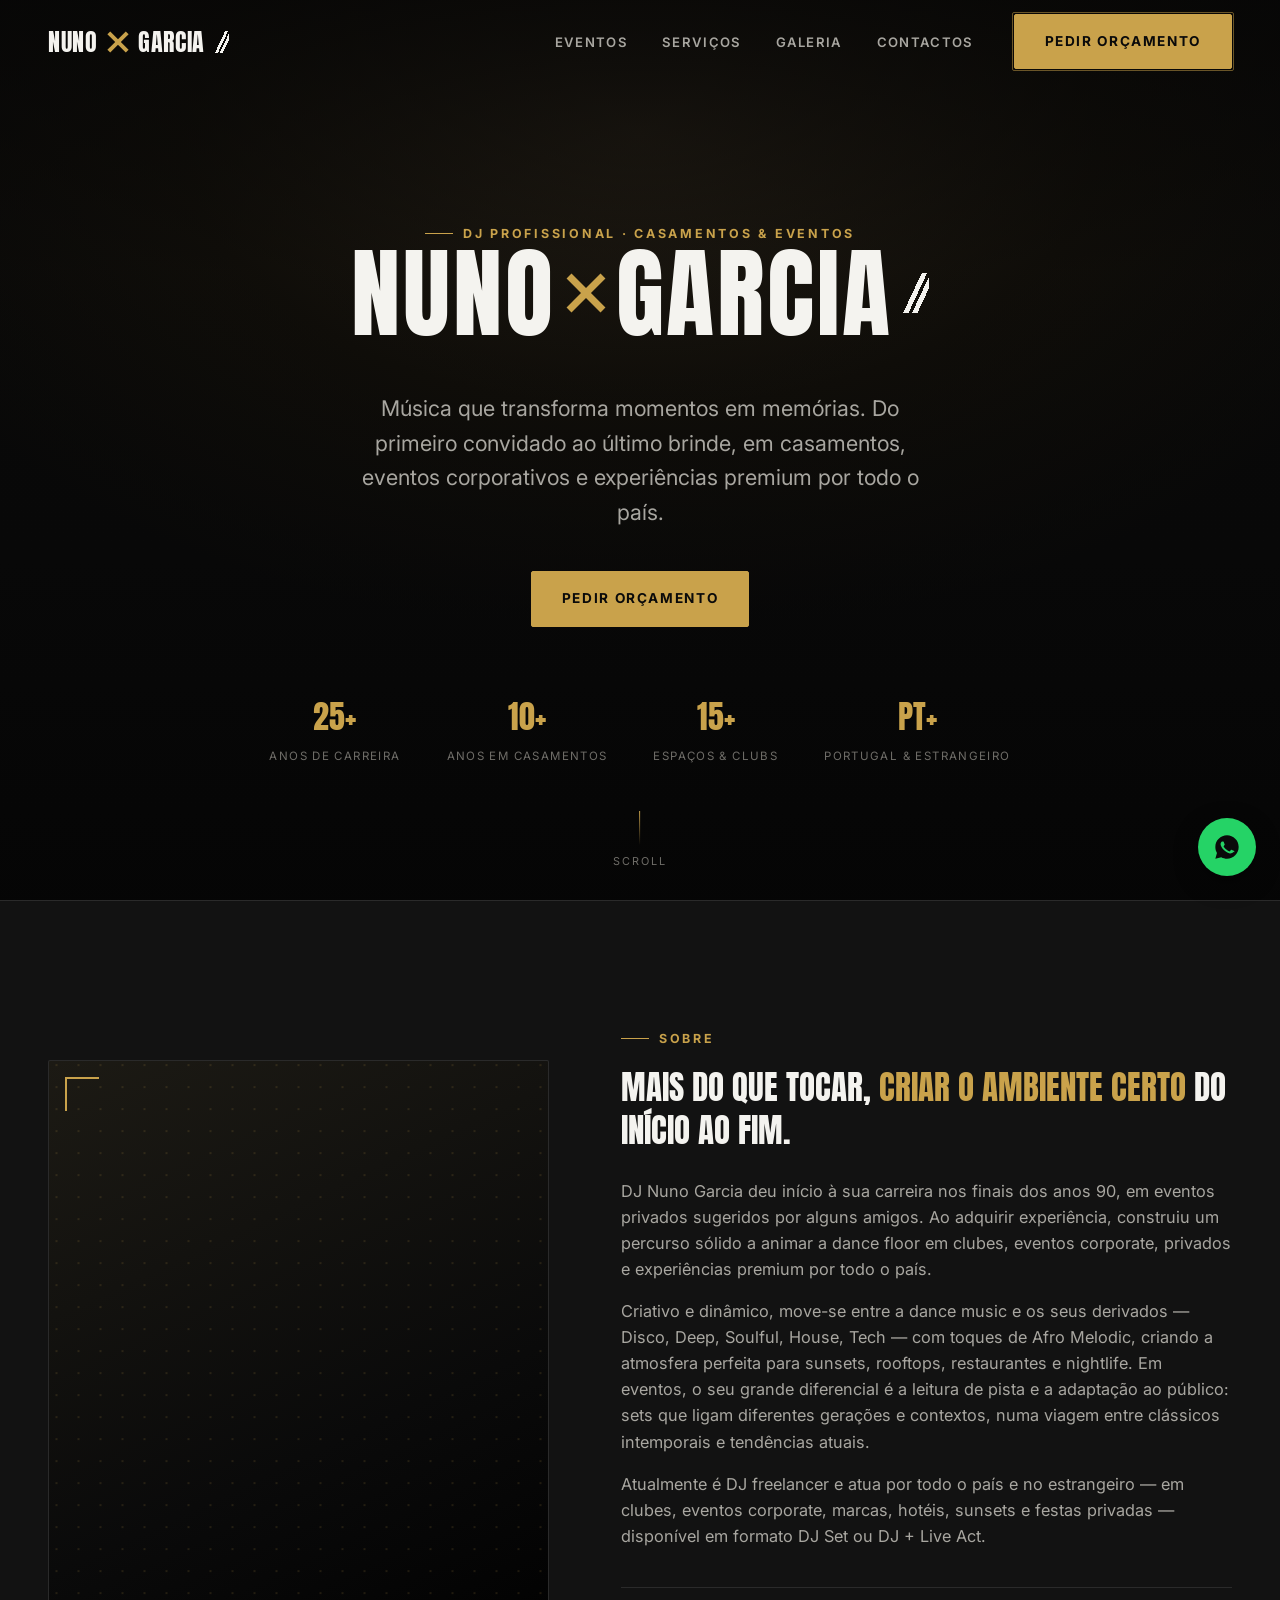
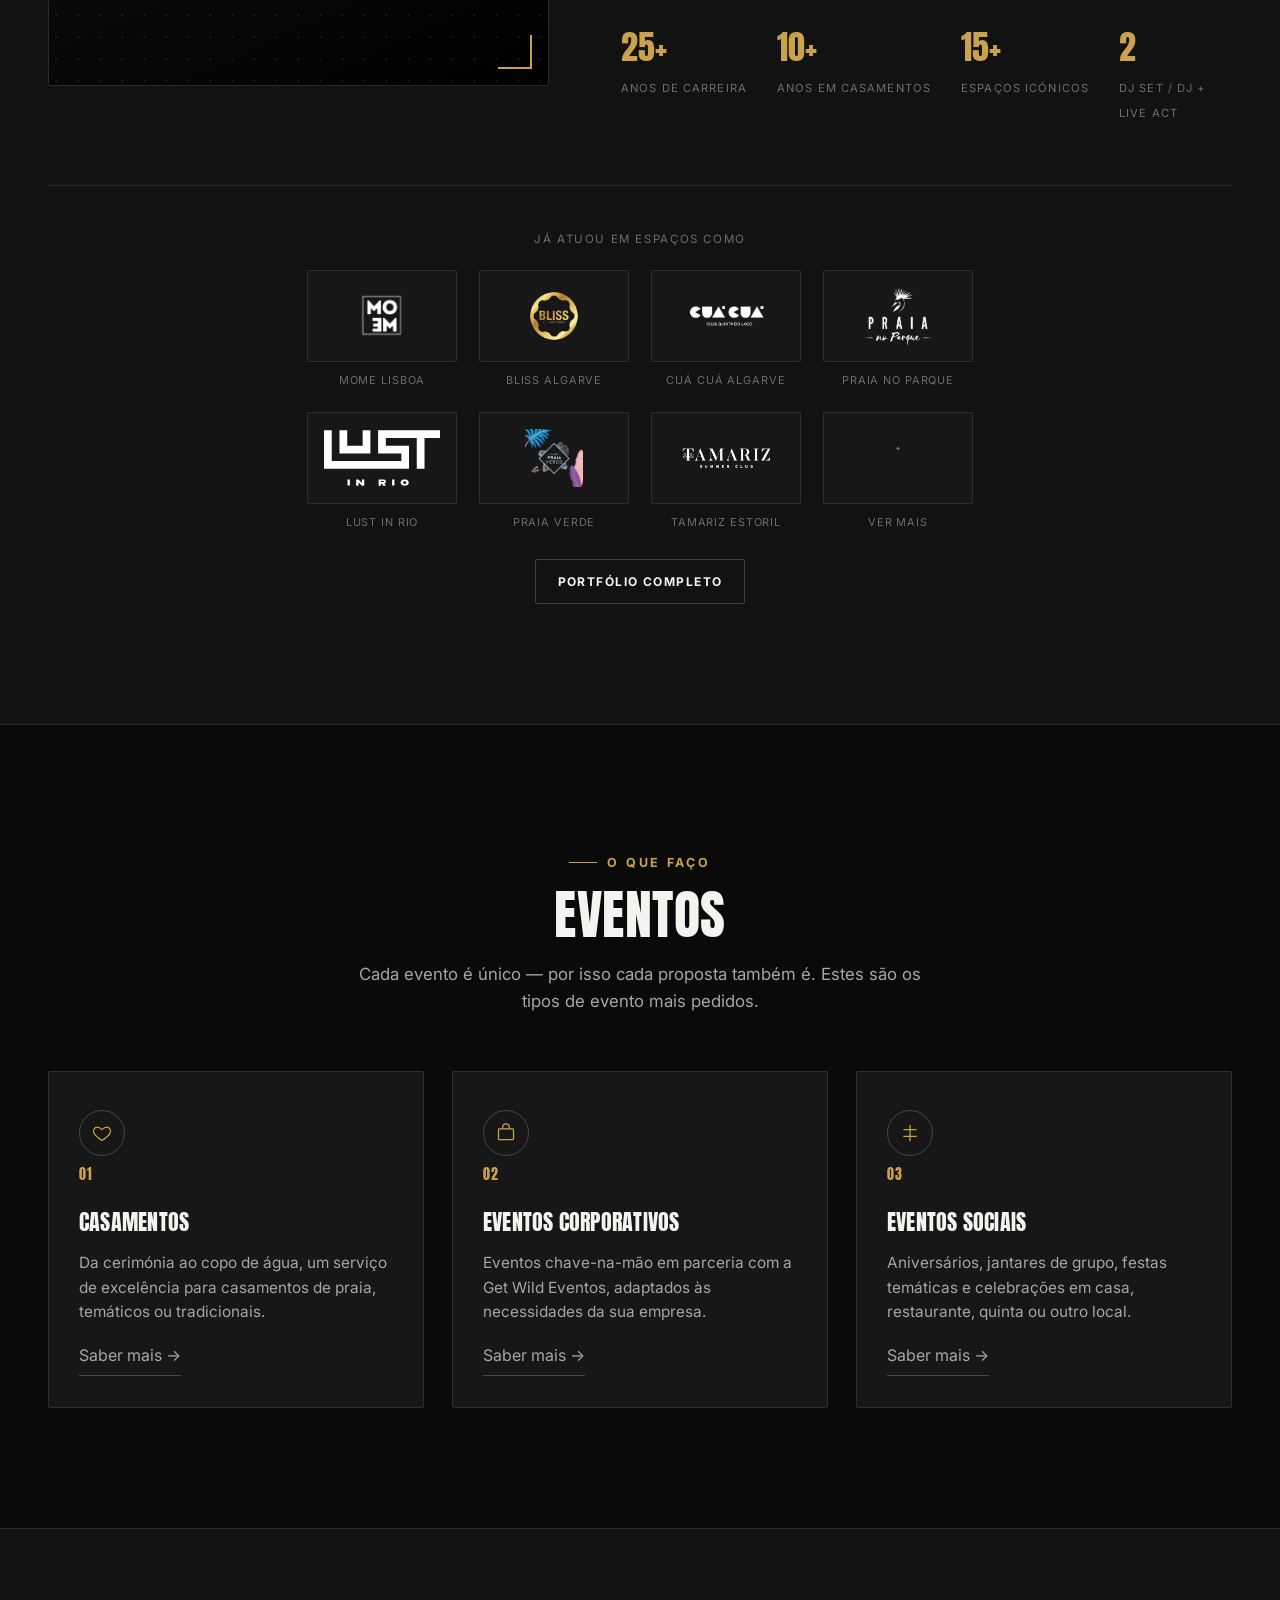
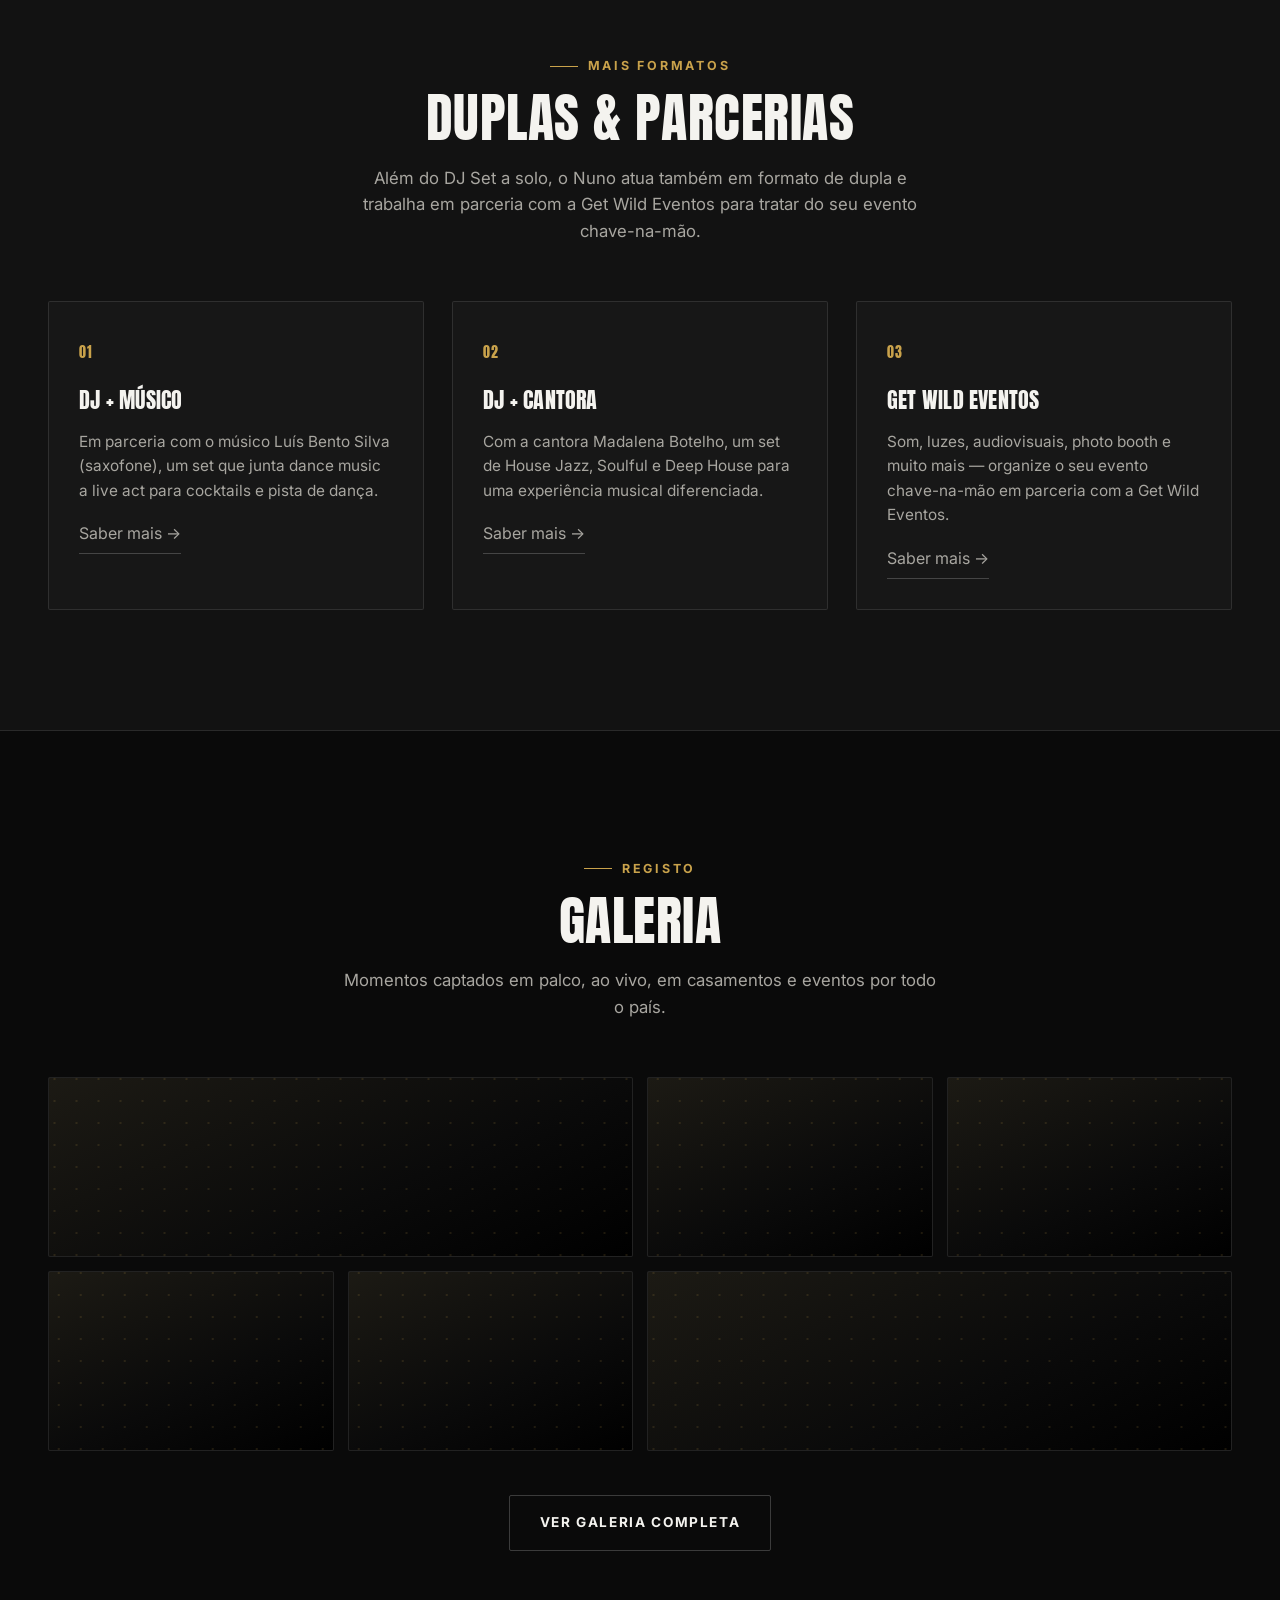
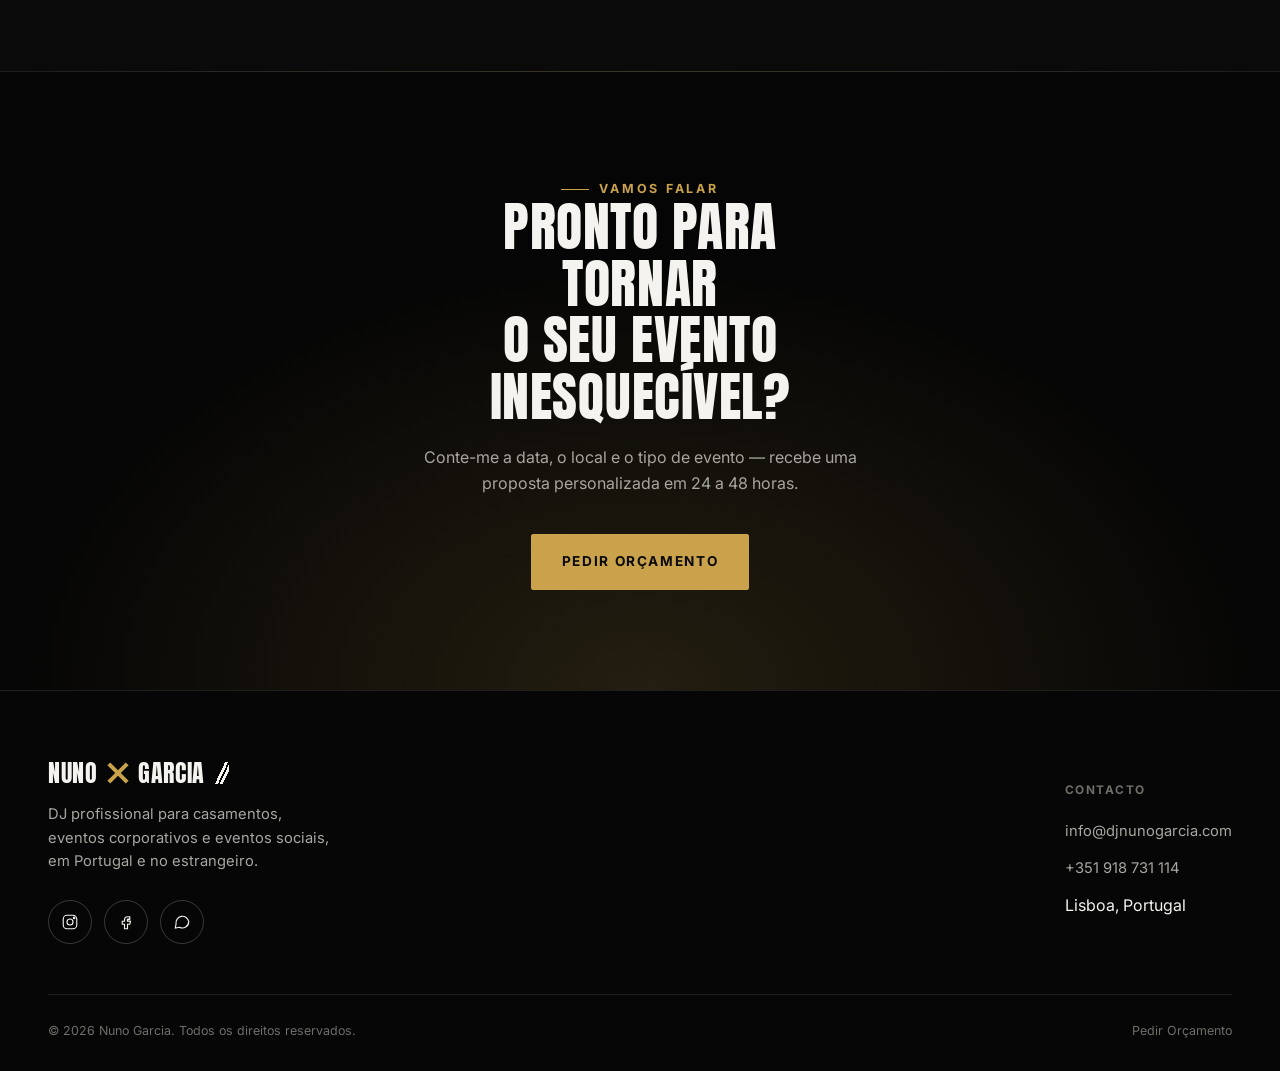
==== index.html @ 172c751a "Fix logo-row layout to a 4-column grid and add a "+" tile Replace the flex-wrap layout (which produc" ====
<!DOCTYPE html>
<html lang="pt-PT">
<head>
<meta charset="UTF-8">
<meta name="viewport" content="width=device-width, initial-scale=1.0">
<title>Nuno Garcia — DJ para Casamentos e Eventos</title>
<meta name="description" content="Nuno Garcia, DJ profissional para casamentos, eventos corporativos e eventos sociais. Peça já o seu orçamento personalizado.">
<link rel="stylesheet" href="css/style.css">
</head>
<body>

<header class="site-header">
  <div class="container">
    <a href="index.html" class="logo">
      <span class="logo-word">NUNO</span>
      <span class="logo-x"></span>
      <span class="logo-word">GARCIA</span>
      <span class="logo-stripes"></span>
    </a>

    <nav class="nav-primary">
      <ul class="nav-links">
        <li><a href="eventos.html" data-page="eventos.html">Eventos</a></li>
        <li><a href="servicos.html" data-page="servicos.html">Serviços</a></li>
        <li><a href="galeria.html" data-page="galeria.html">Galeria</a></li>
        <li><a href="contactos.html" data-page="contactos.html">Contactos</a></li>
      </ul>
      <div class="header-actions">
        <a href="contactos.html#orcamento-form" class="btn btn-primary btn-cta-header">Pedir Orçamento</a>
        <button class="nav-toggle" aria-label="Abrir menu" aria-expanded="false">
          <span></span><span></span><span></span>
        </button>
      </div>
    </nav>
  </div>
</header>

<main>

  <!-- HERO -->
  <!-- Fundo: coloque a foto do DJ em images/fotos/hero/hero-dj.jpg (ver .hero-photo no CSS). Sem o ficheiro, mostra um fundo escuro elegante como reserva. -->
  <section class="hero">
    <div class="hero-photo"></div>
    <div class="hero-overlay"></div>
    <div class="hero-content">
      <span class="eyebrow">DJ Profissional · Casamentos &amp; Eventos</span>
      <a href="index.html" class="logo logo-lg">
        <span class="logo-word">NUNO</span>
        <span class="logo-x"></span>
        <span class="logo-word">GARCIA</span>
        <span class="logo-stripes"></span>
      </a>
      <p class="hero-tagline">Música que transforma momentos em memórias. Do primeiro convidado ao último brinde, em casamentos, eventos corporativos e experiências premium por todo o país.</p>
      <div class="hero-actions">
        <a href="contactos.html#orcamento-form" class="btn btn-primary">Pedir Orçamento</a>
      </div>
      <div class="hero-meta">
        <div><strong>25+</strong><span>Anos de Carreira</span></div>
        <div><strong>10+</strong><span>Anos em Casamentos</span></div>
        <div><strong>15+</strong><span>Espaços &amp; Clubs</span></div>
        <div><strong>PT+</strong><span>Portugal &amp; Estrangeiro</span></div>
      </div>
    </div>
    <div class="scroll-cue"><span class="bar"></span>Scroll</div>
  </section>

  <!-- BIOGRAFIA -->
  <section class="bio section-pad" id="biografia">
    <div class="container">
      <div class="bio-grid">
        <div class="reveal">
          <div class="bio-portrait ph-bg" style="--photo:url('/images/fotos/bio/retrato.jpg')">
            <span class="frame-corner tl"></span>
            <span class="frame-corner br"></span>
          </div>
        </div>
        <div class="reveal reveal-delay-1">
          <span class="eyebrow">Sobre</span>
          <h2 class="bio-quote">Mais do que tocar, <span>criar o ambiente certo</span> do início ao fim.</h2>
          <div class="bio-text">
            <p>DJ Nuno Garcia deu início à sua carreira nos finais dos anos 90, em eventos privados sugeridos por alguns amigos. Ao adquirir experiência, construiu um percurso sólido a animar a dance floor em clubes, eventos corporate, privados e experiências premium por todo o país.</p>
            <p>Criativo e dinâmico, move-se entre a dance music e os seus derivados — Disco, Deep, Soulful, House, Tech — com toques de Afro Melodic, criando a atmosfera perfeita para sunsets, rooftops, restaurantes e nightlife. Em eventos, o seu grande diferencial é a leitura de pista e a adaptação ao público: sets que ligam diferentes gerações e contextos, numa viagem entre clássicos intemporais e tendências atuais.</p>
            <p>Atualmente é DJ freelancer e atua por todo o país e no estrangeiro — em clubes, eventos corporate, marcas, hotéis, sunsets e festas privadas — disponível em formato DJ Set ou DJ + Live Act.</p>
          </div>
          <div class="bio-stats">
            <div><strong>25+</strong><span>Anos de Carreira</span></div>
            <div><strong>10+</strong><span>Anos em Casamentos</span></div>
            <div><strong>15+</strong><span>Espaços Icónicos</span></div>
            <div><strong>2</strong><span>DJ Set / DJ + Live Act</span></div>
          </div>
        </div>
      </div>

      <div class="venues reveal reveal-delay-2">
        <span class="venues-label">Já atuou em espaços como</span>
        <div class="logo-row" style="margin-bottom:0;">
          <div class="logo-tile"><div class="logo-tile-box"><div class="logo-tile-img" style="--logo:url('/images/logos/clubs/mome-lisboa.png')"></div></div><span>Mome Lisboa</span></div>
          <div class="logo-tile"><div class="logo-tile-box"><div class="logo-tile-img" style="--logo:url('/images/logos/clubs/bliss-algarve.png')"></div></div><span>Bliss Algarve</span></div>
          <div class="logo-tile"><div class="logo-tile-box"><div class="logo-tile-img" style="--logo:url('/images/logos/clubs/cua-cua-algarve.png')"></div></div><span>Cuá Cuá Algarve</span></div>
          <div class="logo-tile"><div class="logo-tile-box"><div class="logo-tile-img" style="--logo:url('/images/logos/clubs/praia-no-parque-lisboa.png')"></div></div><span>Praia no Parque</span></div>
          <div class="logo-tile"><div class="logo-tile-box"><div class="logo-tile-img" style="--logo:url('/images/logos/clubs/lust-in-rio-lisboa.svg')"></div></div><span>Lust in Rio</span></div>
          <div class="logo-tile"><div class="logo-tile-box"><div class="logo-tile-img" style="--logo:url('/images/logos/clubs/club-praia-verde-algarve.png')"></div></div><span>Praia Verde</span></div>
          <div class="logo-tile"><div class="logo-tile-box"><div class="logo-tile-img" style="--logo:url('/images/logos/clubs/tamariz-estoril.png')"></div></div><span>Tamariz Estoril</span></div>
          <a href="portfolio.html" class="logo-tile"><div class="logo-tile-box"><span class="logo-tile-plus">+</span></div><span>Ver Mais</span></a>
        </div>
        <div class="text-center" style="margin-top:28px;">
          <a href="portfolio.html" class="btn btn-outline btn-sm">Portfólio Completo</a>
        </div>
      </div>
    </div>
  </section>

  <!-- EVENTOS (tipos, teaser) -->
  <section class="section-pad" id="eventos-preview">
    <div class="container">
      <div class="section-head center reveal">
        <span class="eyebrow">O que faço</span>
        <h2 class="section-title">Eventos</h2>
        <p class="section-sub">Cada evento é único — por isso cada proposta também é. Estes são os tipos de evento mais pedidos.</p>
      </div>
      <div class="grid-3">
        <div class="card reveal">
          <div class="card-icon"><svg viewBox="0 0 24 24" fill="none" stroke-width="1.5"><path d="M12 21s-7-4.35-9.5-8.5C.5 8.5 3 5 6.5 5c2 0 3.5 1 5.5 3 2-2 3.5-3 5.5-3C21 5 23.5 8.5 21.5 12.5 19 16.65 12 21 12 21Z"/></svg></div>
          <span class="card-index">01</span>
          <h3>Casamentos</h3>
          <p>Da cerimónia ao copo de água, um serviço de excelência para casamentos de praia, temáticos ou tradicionais.</p>
          <a href="eventos.html" class="btn-ghost">Saber mais →</a>
        </div>
        <div class="card reveal reveal-delay-1">
          <div class="card-icon"><svg viewBox="0 0 24 24" fill="none" stroke-width="1.5"><rect x="3" y="7" width="18" height="13" rx="1"/><path d="M8 7V5a4 4 0 0 1 8 0v2"/></svg></div>
          <span class="card-index">02</span>
          <h3>Eventos Corporativos</h3>
          <p>Eventos chave-na-mão em parceria com a Get Wild Eventos, adaptados às necessidades da sua empresa.</p>
          <a href="eventos.html" class="btn-ghost">Saber mais →</a>
        </div>
        <div class="card reveal reveal-delay-2">
          <div class="card-icon"><svg viewBox="0 0 24 24" fill="none" stroke-width="1.5"><path d="M12 2v20M4 8h16M4 16h16"/></svg></div>
          <span class="card-index">03</span>
          <h3>Eventos Sociais</h3>
          <p>Aniversários, jantares de grupo, festas temáticas e celebrações em casa, restaurante, quinta ou outro local.</p>
          <a href="eventos.html" class="btn-ghost">Saber mais →</a>
        </div>
      </div>
    </div>
  </section>

  <!-- FORMATOS & PARCERIAS -->
  <section class="section-pad" style="background:var(--bg-alt); border-top:1px solid var(--line); border-bottom:1px solid var(--line);">
    <div class="container">
      <div class="section-head center reveal">
        <span class="eyebrow">Mais Formatos</span>
        <h2 class="section-title">Duplas &amp; Parcerias</h2>
        <p class="section-sub">Além do DJ Set a solo, o Nuno atua também em formato de dupla e trabalha em parceria com a Get Wild Eventos para tratar do seu evento chave-na-mão.</p>
      </div>
      <div class="grid-3">
        <div class="card reveal">
          <span class="card-index">01</span>
          <h3>DJ + Músico</h3>
          <p>Em parceria com o músico Luís Bento Silva (saxofone), um set que junta dance music a live act para cocktails e pista de dança.</p>
          <a href="servicos.html" class="btn-ghost">Saber mais →</a>
        </div>
        <div class="card reveal reveal-delay-1">
          <span class="card-index">02</span>
          <h3>DJ + Cantora</h3>
          <p>Com a cantora Madalena Botelho, um set de House Jazz, Soulful e Deep House para uma experiência musical diferenciada.</p>
          <a href="servicos.html" class="btn-ghost">Saber mais →</a>
        </div>
        <div class="card reveal reveal-delay-2">
          <span class="card-index">03</span>
          <h3>Get Wild Eventos</h3>
          <p>Som, luzes, audiovisuais, photo booth e muito mais — organize o seu evento chave-na-mão em parceria com a Get Wild Eventos.</p>
          <a href="eventos.html" class="btn-ghost">Saber mais →</a>
        </div>
      </div>
    </div>
  </section>

  <!-- GALERIA (teaser) -->
  <section class="section-pad">
    <div class="container">
      <div class="section-head center reveal">
        <span class="eyebrow">Registo</span>
        <h2 class="section-title">Galeria</h2>
        <p class="section-sub">Momentos captados em palco, ao vivo, em casamentos e eventos por todo o país.</p>
      </div>
      <div class="gallery-grid reveal" style="grid-auto-rows:180px;">
        <div class="gallery-item wide ph-bg" style="--photo:url('/images/fotos/galeria/kapital-lisboa.jpg')"><div class="gi-label">Kapital Lisboa</div></div>
        <div class="gallery-item ph-bg" style="--photo:url('/images/fotos/galeria/tamariz-estoril.jpg')"><div class="gi-label">Tamariz Estoril</div></div>
        <div class="gallery-item ph-bg" style="--photo:url('/images/fotos/galeria/bliss-algarve.jpg')"><div class="gi-label">Bliss Algarve</div></div>
        <div class="gallery-item ph-bg" style="--photo:url('/images/fotos/galeria/main-lisboa.jpg')"><div class="gi-label">Main Lisboa</div></div>
        <div class="gallery-item ph-bg" style="--photo:url('/images/fotos/galeria/casamento-privado-01.jpg')"><div class="gi-label">Casamento Privado</div></div>
        <div class="gallery-item wide ph-bg" style="--photo:url('/images/fotos/galeria/paradise-garage-lisboa.jpg')"><div class="gi-label">Paradise Garage Lisboa</div></div>
      </div>
      <div class="text-center reveal" style="margin-top:44px;">
        <a href="galeria.html" class="btn btn-outline">Ver Galeria Completa</a>
      </div>
    </div>
  </section>

  <!-- CTA BANNER -->
  <section class="cta-banner">
    <span class="eyebrow">Vamos falar</span>
    <h2 class="section-title">Pronto para tornar<br>o seu evento inesquecível?</h2>
    <p>Conte-me a data, o local e o tipo de evento — recebe uma proposta personalizada em 24 a 48 horas.</p>
    <a href="contactos.html#orcamento-form" class="btn btn-primary">Pedir Orçamento</a>
  </section>

</main>

<footer class="site-footer">
  <div class="container">
    <div class="footer-top">
      <div class="footer-col">
        <a href="index.html" class="logo footer-logo">
          <span class="logo-word">NUNO</span>
          <span class="logo-x"></span>
          <span class="logo-word">GARCIA</span>
          <span class="logo-stripes"></span>
        </a>
        <p>DJ profissional para casamentos, eventos corporativos e eventos sociais, em Portugal e no estrangeiro.</p>
        <div class="social-row">
          <a href="#" data-instagram-link class="social-btn" aria-label="Instagram" target="_blank" rel="noopener">
            <svg viewBox="0 0 24 24" fill="none" stroke-width="1.5"><rect x="3" y="3" width="18" height="18" rx="5"/><circle cx="12" cy="12" r="4"/><circle cx="17.5" cy="6.5" r="1"/></svg>
          </a>
          <a href="#" data-facebook-link class="social-btn" aria-label="Facebook" target="_blank" rel="noopener">
            <svg viewBox="0 0 24 24" fill="none" stroke-width="1.5"><path d="M14 9h3V5h-3a4 4 0 0 0-4 4v2H7v4h3v6h4v-6h3l1-4h-4V9a1 1 0 0 1 1-1Z"/></svg>
          </a>
          <a href="#" data-whatsapp-link class="social-btn" aria-label="WhatsApp" target="_blank" rel="noopener">
            <svg viewBox="0 0 24 24" fill="none" stroke-width="1.5"><path d="M21 11.5a8.5 8.5 0 0 1-12.4 7.5L3 20l1.1-5.5A8.5 8.5 0 1 1 21 11.5Z"/></svg>
          </a>
        </div>
      </div>
      <div class="footer-col">
        <h5>Contacto</h5>
        <ul>
          <li><a href="#" data-email-link="text">info@djnunogarcia.com</a></li>
          <li><a href="#" data-phone-link="text">+351 918 731 114</a></li>
          <li><span data-city>Lisboa, Portugal</span></li>
        </ul>
      </div>
    </div>
    <div class="footer-bottom">
      <span>© <span data-year></span> Nuno Garcia. Todos os direitos reservados.</span>
      <a href="contactos.html#orcamento-form">Pedir Orçamento</a>
    </div>
  </div>
</footer>

<a href="#" data-whatsapp-link class="float-whatsapp" target="_blank" rel="noopener" aria-label="Falar no WhatsApp">
  <svg viewBox="0 0 24 24"><path d="M12 2C6.5 2 2 6.4 2 12c0 1.9.5 3.6 1.4 5.1L2 22l5.1-1.3C8.6 21.5 10.3 22 12 22c5.5 0 10-4.4 10-10S17.5 2 12 2Zm5.6 14.1c-.2.6-1.3 1.2-1.9 1.3-.5.1-1.1.1-1.8-.1-.4-.1-.9-.3-1.6-.6-2.8-1.2-4.6-4-4.7-4.2-.1-.2-1.1-1.5-1.1-2.8s.7-2 .9-2.2c.2-.2.5-.3.7-.3h.5c.2 0 .4 0 .6.5.2.5.7 1.8.8 1.9.1.2.1.3 0 .5-.1.2-.1.3-.3.5-.1.2-.3.4-.4.5-.2.2-.3.3-.1.6.2.3.9 1.4 1.9 2.3 1.3 1.1 2.3 1.5 2.7 1.7.3.1.5.1.6-.1.2-.2.7-.8.9-1.1.2-.3.4-.2.6-.1.2.1 1.5.7 1.8.8.3.1.5.2.5.3.1.2.1.7-.1 1.3Z"/></svg>
</a>

<div class="mobile-cta-bar">
  <a href="contactos.html#orcamento-form" class="btn btn-primary btn-block">Pedir Orçamento</a>
</div>

<script src="js/main.js"></script>
</body>
</html>
---- css/style.css ----
/* ==========================================================================
   NUNO GARCIA — DJ | Design System
   ========================================================================== */

@import url('https://fonts.googleapis.com/css2?family=Anton&family=Inter:wght@400;500;600;700;800&display=swap');

:root{
  --bg: #0a0a0a;
  --bg-alt: #121212;
  --surface: #17171799;
  --surface-solid: #171717;
  --line: rgba(255,255,255,.10);
  --line-strong: rgba(255,255,255,.20);
  --text: #f4f3ef;
  --text-muted: #a8a6a0;
  --text-faint: #6f6d68;
  --accent: #c9a24b;
  --accent-bright: #e8c876;
  --accent-contrast: #0a0a0a;

  --font-display: 'Anton', 'Archivo Black', Impact, sans-serif;
  --font-body: 'Inter', -apple-system, BlinkMacSystemFont, 'Segoe UI', sans-serif;

  --container: 1240px;
  --radius: 2px;
  --header-h: 84px;

  --ease: cubic-bezier(.16,.84,.44,1);
}

/* ---------- Reset ---------- */
*, *::before, *::after{ box-sizing: border-box; }
html{ scroll-behavior: smooth; }
body{
  margin: 0;
  background: var(--bg);
  color: var(--text);
  font-family: var(--font-body);
  font-size: 16px;
  line-height: 1.6;
  -webkit-font-smoothing: antialiased;
  overflow-x: hidden;
}
img{ max-width: 100%; display: block; }
a{ color: inherit; text-decoration: none; }
ul{ list-style: none; margin: 0; padding: 0; }
h1,h2,h3,h4,p{ margin: 0; }
button{ font-family: inherit; cursor: pointer; }
input, textarea, select{ font-family: inherit; font-size: 1rem; }
::selection{ background: var(--accent); color: var(--accent-contrast); }

.container{
  max-width: var(--container);
  margin: 0 auto;
  padding: 0 28px;
}

/* Background texture: faint grain + vignette so black sections don't feel flat */
body::before{
  content: "";
  position: fixed;
  inset: 0;
  pointer-events: none;
  z-index: 0;
  background-image:
    radial-gradient(circle at 15% 10%, rgba(201,162,75,.06), transparent 40%),
    radial-gradient(circle at 85% 30%, rgba(201,162,75,.05), transparent 45%),
    radial-gradient(circle at 50% 100%, rgba(255,255,255,.04), transparent 55%);
}

/* ---------- Eyebrow / labels ---------- */
.eyebrow{
  display: inline-flex;
  align-items: center;
  gap: 10px;
  font-size: .78rem;
  font-weight: 700;
  letter-spacing: .22em;
  text-transform: uppercase;
  color: var(--accent);
}
.eyebrow::before{
  content: "";
  width: 28px;
  height: 1px;
  background: var(--accent);
}

.section-title{
  font-family: var(--font-display);
  font-weight: 400;
  text-transform: uppercase;
  letter-spacing: .01em;
  font-size: clamp(2.1rem, 4.2vw, 3.4rem);
  line-height: 1.05;
  margin-top: 14px;
}

.section-head{
  max-width: 640px;
  margin-bottom: 56px;
}
.section-head.center{ margin-left: auto; margin-right: auto; text-align: center; }

.section-sub{
  margin-top: 18px;
  color: var(--text-muted);
  font-size: 1.05rem;
  max-width: 54ch;
}
.section-head.center .section-sub{ margin-left: auto; margin-right: auto; }

section{ position: relative; z-index: 1; }
.section-pad{ padding: 120px 0; }
@media (max-width: 720px){ .section-pad{ padding: 84px 0; } }

/* ==========================================================================
   Logo (built with CSS — no image asset required)
   ========================================================================== */
.logo{
  display: inline-flex;
  align-items: center;
  gap: 10px;
  white-space: nowrap;
}
.logo-word{
  font-family: var(--font-display);
  font-size: 1.5rem;
  letter-spacing: .03em;
  color: var(--text);
  line-height: 1;
}
.logo-x{
  position: relative;
  width: 20px;
  height: 20px;
  flex: none;
}
.logo-x::before,
.logo-x::after{
  content: "";
  position: absolute;
  left: 50%;
  top: 50%;
  width: 4px;
  height: 26px;
  background: var(--accent);
  transform-origin: center;
}
.logo-x::before{ transform: translate(-50%,-50%) rotate(45deg); }
.logo-x::after{ transform: translate(-50%,-50%) rotate(-45deg); }
.logo-stripes{
  width: 14px;
  height: 22px;
  flex: none;
  background:
    linear-gradient(115deg, transparent 0 42%, var(--text) 42% 54%, transparent 54% 100%),
    linear-gradient(115deg, transparent 0 62%, var(--text) 62% 74%, transparent 74% 100%);
}
.logo.logo-lg .logo-word{ font-size: clamp(2.6rem, 9vw, 6.2rem); }
.logo.logo-lg .logo-x{ width: clamp(22px, 4vw, 40px); height: clamp(22px, 4vw, 40px); }
.logo.logo-lg .logo-x::before, .logo.logo-lg .logo-x::after{ height: clamp(26px, 5vw, 48px); width: clamp(4px,.9vw,7px); }
.logo.logo-lg .logo-stripes{ width: clamp(14px,2.6vw,26px); height: clamp(22px,4vw,40px); }

/* ==========================================================================
   Buttons
   ========================================================================== */
.btn{
  display: inline-flex;
  align-items: center;
  justify-content: center;
  gap: 10px;
  padding: 16px 30px;
  font-size: .85rem;
  font-weight: 700;
  letter-spacing: .12em;
  text-transform: uppercase;
  border: 1px solid transparent;
  border-radius: var(--radius);
  transition: transform .25s var(--ease), background .25s var(--ease), border-color .25s var(--ease), color .25s var(--ease);
  white-space: nowrap;
}
.btn:active{ transform: scale(.97); }

.btn-primary{
  background: var(--accent);
  color: var(--accent-contrast);
  border-color: var(--accent);
}
.btn-primary:hover{ background: var(--accent-bright); border-color: var(--accent-bright); }

.btn-outline{
  background: transparent;
  color: var(--text);
  border-color: var(--line-strong);
}
.btn-outline:hover{ border-color: var(--accent); color: var(--accent-bright); }

.btn-ghost{
  background: transparent;
  color: var(--text-muted);
  padding: 10px 0;
  border-bottom: 1px solid var(--line-strong);
  border-radius: 0;
}
.btn-ghost:hover{ color: var(--accent); border-color: var(--accent); }

.btn-block{ width: 100%; }
.btn-sm{ padding: 12px 22px; font-size: .75rem; }

/* Header CTA gets a subtle permanent pulse to draw the eye */
.btn-cta-header{ position: relative; }
.btn-cta-header::after{
  content:"";
  position:absolute; inset:-3px;
  border:1px solid var(--accent);
  border-radius: var(--radius);
  opacity:.5;
  animation: pulseRing 2.4s ease-out infinite;
}
@keyframes pulseRing{
  0%{ transform: scale(1); opacity:.55; }
  100%{ transform: scale(1.14); opacity:0; }
}
@media (prefers-reduced-motion: reduce){ .btn-cta-header::after{ animation:none; } }

/* ==========================================================================
   Header
   ========================================================================== */
.site-header{
  position: sticky;
  top: 0;
  z-index: 500;
  height: var(--header-h);
  display: flex;
  align-items: center;
  border-bottom: 1px solid transparent;
  transition: border-color .3s var(--ease), height .3s var(--ease);
}
/* Blur lives on a pseudo-element (not the header itself) so backdrop-filter
   doesn't create a new containing block for the fixed-position mobile nav panel.
   Transparent by default so the header floats over the hero photo; gains a
   dark blurred backing once the page scrolls past it. */
.site-header::before{
  content: "";
  position: absolute;
  inset: 0;
  z-index: -1;
  background: transparent;
  backdrop-filter: none;
  -webkit-backdrop-filter: none;
  transition: background .3s var(--ease), backdrop-filter .3s var(--ease);
}
.site-header.is-scrolled{
  border-bottom-color: var(--line);
  height: 70px;
}
.site-header.is-scrolled::before{
  background: rgba(9,9,9,.86);
  backdrop-filter: blur(10px);
  -webkit-backdrop-filter: blur(10px);
}
.site-header .container{
  display: flex;
  align-items: center;
  justify-content: space-between;
  width: 100%;
}
.nav-primary{
  display: flex;
  align-items: center;
  gap: 40px;
}
.nav-links{
  display: flex;
  gap: 34px;
}
.nav-links a{
  font-size: .82rem;
  font-weight: 600;
  letter-spacing: .1em;
  text-transform: uppercase;
  color: var(--text-muted);
  position: relative;
  padding: 6px 0;
  transition: color .2s;
}
.nav-links a::after{
  content:"";
  position:absolute; left:0; bottom:0;
  width:0; height:1px;
  background: var(--accent);
  transition: width .25s var(--ease);
}
.nav-links a:hover, .nav-links a.is-active{ color: var(--text); }
.nav-links a:hover::after, .nav-links a.is-active::after{ width: 100%; }

.header-actions{ display: flex; align-items: center; gap: 18px; }

.nav-toggle{
  display: none;
  flex-direction: column;
  gap: 5px;
  background: none;
  border: none;
  padding: 8px;
}
.nav-toggle span{ width: 24px; height: 2px; background: var(--text); transition: transform .25s var(--ease), opacity .25s; }

@media (max-width: 900px){
  .nav-links{
    position: fixed;
    inset: 70px 0 0 0;
    height: calc(100dvh - 70px);
    background: var(--bg);
    flex-direction: column;
    align-items: flex-start;
    padding: 40px 28px;
    gap: 8px;
    transform: translateX(100%);
    transition: transform .35s var(--ease);
    overflow-y: auto;
  }
  .nav-links.is-open{ transform: translateX(0); }
  .nav-links a{ font-size: 1.4rem; width: 100%; padding: 14px 0; border-bottom: 1px solid var(--line); }
  .nav-toggle{ display: flex; }
  .header-actions .btn-primary{ display: none; }
  body.nav-open{ overflow: hidden; }
}

/* ==========================================================================
   Hero
   ========================================================================== */
.hero{
  min-height: 100dvh;
  display: flex;
  flex-direction: column;
  justify-content: center;
  position: relative;
  margin-top: calc(var(--header-h) * -1);
  overflow: hidden;
}
/* Full-bleed photo. Drop the real photo at images/hero-dj.jpg — the gradients
   underneath are only a fallback shown if that file isn't there. */
.hero-photo{
  position: absolute; inset: 0;
  background:
    url('../images/fotos/hero/hero-dj.jpg') center 22% / cover no-repeat,
    radial-gradient(ellipse 65% 55% at 50% 15%, #2a2318 0%, #14110b 55%, #0a0a0a 100%),
    linear-gradient(160deg, #1a160f 0%, #0a0a0a 70%);
}
.hero-overlay{
  position: absolute; inset: 0;
  background: linear-gradient(180deg,
    rgba(5,5,5,.78) 0%,
    rgba(5,5,5,.30) 30%,
    rgba(5,5,5,.40) 62%,
    rgba(5,5,5,.94) 100%);
}
.hero-content{
  position: relative;
  text-align: center;
  padding: calc(var(--header-h) + 40px) 28px 40px;
  max-width: 980px;
  margin: 0 auto;
}
.hero .logo{ justify-content: center; margin-bottom: 26px; }
.hero-tagline{
  font-size: clamp(1.05rem, 2vw, 1.35rem);
  color: var(--text-muted);
  max-width: 46ch;
  margin: 22px auto 0;
}
.hero-actions{
  display: flex;
  gap: 18px;
  justify-content: center;
  margin-top: 42px;
  flex-wrap: wrap;
}
.hero-meta{
  margin-top: 64px;
  display: flex;
  justify-content: center;
  gap: 46px;
  flex-wrap: wrap;
}
.hero-meta div{ text-align: center; }
.hero-meta strong{
  display: block;
  font-family: var(--font-display);
  font-size: 2rem;
  color: var(--accent);
  font-weight: 400;
}
.hero-meta span{
  font-size: .72rem;
  letter-spacing: .12em;
  text-transform: uppercase;
  color: var(--text-faint);
}
.scroll-cue{
  position: absolute;
  bottom: 30px;
  left: 50%;
  transform: translateX(-50%);
  display: flex;
  flex-direction: column;
  align-items: center;
  gap: 8px;
  color: var(--text-faint);
  font-size: .68rem;
  letter-spacing: .18em;
  text-transform: uppercase;
}
.scroll-cue .bar{
  width: 1px; height: 34px;
  background: linear-gradient(var(--accent), transparent);
  animation: scrollDown 1.8s ease-in-out infinite;
}
@keyframes scrollDown{
  0%{ transform: scaleY(0); transform-origin: top; opacity: 0; }
  40%{ transform: scaleY(1); transform-origin: top; opacity: 1; }
  60%{ transform: scaleY(1); transform-origin: bottom; opacity: 1; }
  100%{ transform: scaleY(0); transform-origin: bottom; opacity: 0; }
}

/* ==========================================================================
   Reveal-on-scroll
   ========================================================================== */
/* Visible by default (no-JS / JS-not-yet-run safe). JS "arms" only the
   elements that start below the fold, so nothing below the initial
   viewport can ever get stuck invisible if a script fails to run. */
.reveal{ transition: opacity .8s var(--ease), transform .8s var(--ease); }
.reveal.reveal-armed{ opacity: 0; transform: translateY(28px); }
.reveal.reveal-armed.is-visible{ opacity: 1; transform: translateY(0); }
.reveal-delay-1{ transition-delay: .1s; }
.reveal-delay-2{ transition-delay: .2s; }
.reveal-delay-3{ transition-delay: .3s; }
@media (prefers-reduced-motion: reduce){
  .reveal.reveal-armed{ opacity: 1; transform: none; transition: none; }
}

/* ==========================================================================
   Bio section
   ========================================================================== */
.bio{
  background: var(--bg-alt);
  border-top: 1px solid var(--line);
  border-bottom: 1px solid var(--line);
}
.bio-grid{
  display: grid;
  grid-template-columns: .82fr 1fr;
  gap: 72px;
  align-items: center;
}
@media (max-width: 900px){ .bio-grid{ grid-template-columns: 1fr; gap: 44px; } }

/* Reusable "photo, or an elegant fallback if the file isn't there yet"
   layer. Set the real photo per-element with style="--photo:url('...')" —
   a missing/404 file just falls through to the gradient beneath it, so a
   slot can reference its final image path before the file exists. */
.ph-bg{
  background-image:
    var(--photo, none),
    radial-gradient(circle, rgba(201,162,75,.14) 1px, transparent 1px),
    linear-gradient(155deg, #1c1a14 0%, #0a0a0a 60%, #000 100%);
  background-size: cover, 22px 22px, cover;
  background-position: center, center, center;
  background-repeat: no-repeat, repeat, no-repeat;
}

.bio-portrait{
  position: relative;
  aspect-ratio: 4/5;
  border-radius: var(--radius);
  overflow: hidden;
  border: 1px solid var(--line);
}
.bio-portrait .frame-corner{
  position: absolute; width: 34px; height: 34px;
  border: 2px solid var(--accent);
}
.bio-portrait .frame-corner.tl{ top: 16px; left: 16px; border-right: none; border-bottom: none; }
.bio-portrait .frame-corner.br{ bottom: 16px; right: 16px; border-left: none; border-top: none; }

.bio-quote{
  font-family: var(--font-display);
  font-weight: 400;
  font-size: clamp(1.5rem, 2.6vw, 2.1rem);
  line-height: 1.28;
  text-transform: uppercase;
  color: var(--text);
  margin: 18px 0 26px;
}
.bio-quote span{ color: var(--accent); }
.bio-text p{ color: var(--text-muted); margin-bottom: 16px; font-size: 1.02rem; }
.bio-stats{
  display: grid;
  grid-template-columns: repeat(4, auto);
  gap: 30px;
  margin-top: 38px;
  padding-top: 32px;
  border-top: 1px solid var(--line);
}
@media (max-width: 640px){ .bio-stats{ grid-template-columns: repeat(2,1fr); } }
.bio-stats strong{
  display: block;
  font-family: var(--font-display);
  font-size: 2.1rem;
  color: var(--accent);
  font-weight: 400;
}
.bio-stats span{
  font-size: .7rem;
  letter-spacing: .1em;
  text-transform: uppercase;
  color: var(--text-faint);
}

/* Venues strip */
.venues{
  margin-top: 60px;
  padding-top: 44px;
  border-top: 1px solid var(--line);
  text-align: center;
}
.venues-label{
  display: block;
  font-size: .72rem;
  letter-spacing: .14em;
  text-transform: uppercase;
  color: var(--text-faint);
  margin-bottom: 22px;
}
/* Reusable pill chips (event/service "adaptado a" lists, Get Wild catalog) */
.chip-list{
  display: flex;
  flex-wrap: wrap;
  gap: 10px 12px;
  margin: 16px 0 32px;
}
.chip-list span{
  font-size: .8rem;
  letter-spacing: .02em;
  color: var(--text-muted);
  padding: 8px 16px;
  border: 1px solid var(--line-strong);
  border-radius: 20px;
  white-space: nowrap;
  cursor: default;
  transition: transform .3s var(--ease), border-color .3s var(--ease), color .3s var(--ease), box-shadow .3s var(--ease);
}
.chip-list span:hover,
.chip-list span:focus-visible{
  transform: scale(1.07);
  border-color: var(--accent);
  color: var(--accent-bright);
  box-shadow: 0 0 0 1px var(--accent), 0 0 18px rgba(201,162,75,.45);
}

/* Logo wall (portfolio.html) — space for the "most important" partner/venue
   logos. Set the real logo per-tile with style="--logo:url('...')"; with
   no file yet it's just a clean bordered box with the name underneath. */
.logo-row{
  display: grid;
  grid-template-columns: repeat(4, 150px);
  justify-content: center;
  gap: 22px;
  margin-bottom: 60px;
}
@media (max-width: 700px){
  .logo-row{ grid-template-columns: repeat(2, 130px); }
}
.logo-tile{
  width: 150px;
  text-align: center;
  text-decoration: none;
}
.logo-tile-plus{
  display: flex;
  align-items: center;
  justify-content: center;
  width: 100%;
  height: 100%;
  font-family: var(--font-display);
  font-size: 2.2rem;
  color: var(--accent);
}
.logo-tile-box{
  width: 100%;
  height: 92px;
  border: 1px solid var(--line);
  border-radius: var(--radius);
  background-color: var(--surface-solid);
  padding: 16px;
  transition: transform .3s var(--ease), border-color .3s var(--ease), box-shadow .3s var(--ease);
}
.logo-tile-box .logo-tile-img{
  width: 100%;
  height: 100%;
  background-image: var(--logo, none);
  background-size: contain;
  background-position: center;
  background-repeat: no-repeat;
}
.logo-tile:hover .logo-tile-box,
.logo-tile:focus-visible .logo-tile-box{
  transform: scale(1.06);
  border-color: var(--accent);
  box-shadow: 0 0 0 1px var(--accent), 0 0 18px rgba(201,162,75,.4);
}
.logo-tile span{
  display: block;
  margin-top: 10px;
  font-size: .68rem;
  letter-spacing: .08em;
  text-transform: uppercase;
  color: var(--text-faint);
}

/* Long text columns (portfolio.html) */
.portfolio-columns{
  display: grid;
  grid-template-columns: repeat(3, 1fr);
  gap: 44px;
  text-align: center;
}
@media (max-width: 780px){ .portfolio-columns{ grid-template-columns: 1fr; gap: 36px; } }
.portfolio-col h4{
  font-size: .82rem;
  font-weight: 800;
  letter-spacing: .08em;
  text-transform: uppercase;
  color: var(--accent);
  margin-bottom: 18px;
}
.portfolio-col ul{ display: inline-block; text-align: center; }
.portfolio-col li{
  color: var(--text-muted);
  font-size: .92rem;
  line-height: 1.9;
  transition: color .2s;
}
.portfolio-col li:hover{ color: var(--accent-bright); }

/* Event / service packages (eventos.html, servicos.html) */
.package-row{
  display: grid;
  grid-template-columns: 1fr 320px;
  gap: 48px;
  align-items: start;
}
@media (max-width: 980px){
  .package-row{ grid-template-columns: 1fr; }
}
.package{ max-width: 780px; }
@media (max-width: 980px){ .package{ max-width: none; } }

/* Infinite auto-scrolling photo carousel (right of each package section) */
.package-carousel{
  position: sticky;
  top: calc(var(--header-h) + 24px);
  height: 560px;
  overflow: hidden;
  border-radius: var(--radius);
  border: 1px solid var(--line);
  mask-image: linear-gradient(180deg, transparent 0%, black 8%, black 92%, transparent 100%);
  -webkit-mask-image: linear-gradient(180deg, transparent 0%, black 8%, black 92%, transparent 100%);
}
@media (max-width: 980px){
  .package-carousel{ position: static; height: 240px; }
}
.carousel-track{
  display: flex;
  flex-direction: column;
  animation: carouselScroll 26s linear infinite;
}
.package-carousel:hover .carousel-track{ animation-play-state: paused; }
.carousel-slide{
  flex: none;
  width: 100%;
  height: 280px;
  border-bottom: 1px solid var(--line);
}
@media (max-width: 980px){ .carousel-slide{ height: 240px; } }
@keyframes carouselScroll{
  from{ transform: translateY(0); }
  to{ transform: translateY(-50%); }
}
@media (prefers-reduced-motion: reduce){
  .carousel-track{ animation: none; }
}
.package-text{ color: var(--text-muted); font-size: 1.02rem; margin: 18px 0; max-width: 68ch; }
.package-label{
  display: block;
  font-size: .72rem;
  letter-spacing: .12em;
  text-transform: uppercase;
  color: var(--text-faint);
  margin-top: 8px;
}
.package-list{
  display: grid;
  grid-template-columns: 1fr 1fr;
  gap: 4px 40px;
  margin: 24px 0 34px;
}
.package-list li{
  color: var(--text-muted);
  font-size: .96rem;
  padding: 10px 0 10px 20px;
  position: relative;
  border-bottom: 1px solid var(--line);
}
.package-list li::before{
  content: "";
  position: absolute; left: 0; top: 1.15em;
  width: 8px; height: 1px;
  background: var(--accent);
}
@media (max-width: 640px){
  .package-list{ grid-template-columns: 1fr; }
}

/* ==========================================================================
   Cards: services / events / gallery
   ========================================================================== */
.grid-3{ display: grid; grid-template-columns: repeat(3, 1fr); gap: 28px; }
.grid-4{ display: grid; grid-template-columns: repeat(4, 1fr); gap: 24px; }
@media (max-width: 980px){ .grid-3{ grid-template-columns: repeat(2,1fr); } .grid-4{ grid-template-columns: repeat(2,1fr); } }
@media (max-width: 620px){ .grid-3, .grid-4{ grid-template-columns: 1fr; } }

.card{
  background: var(--surface-solid);
  border: 1px solid var(--line);
  border-radius: var(--radius);
  padding: 38px 30px;
  position: relative;
  transition: border-color .3s var(--ease), transform .3s var(--ease);
}
.card:hover{ border-color: var(--line-strong); transform: translateY(-4px); }
.card .card-index{
  font-family: var(--font-display);
  font-size: .85rem;
  color: var(--accent);
  letter-spacing: .1em;
}
.card h3{
  font-family: var(--font-display);
  font-weight: 400;
  text-transform: uppercase;
  font-size: 1.4rem;
  margin: 16px 0 12px;
  letter-spacing: .01em;
}
.card p{ color: var(--text-muted); font-size: .96rem; margin-bottom: 18px; }
.card ul{ margin-bottom: 22px; }
.card ul li{
  color: var(--text-muted);
  font-size: .92rem;
  padding-left: 20px;
  position: relative;
  margin-bottom: 9px;
}
.card ul li::before{
  content: "";
  position: absolute; left: 0; top: .55em;
  width: 8px; height: 1px;
  background: var(--accent);
}
.card-icon{
  width: 46px; height: 46px;
  border: 1px solid var(--line-strong);
  border-radius: 50%;
  display: flex; align-items: center; justify-content: center;
  margin-bottom: 6px;
}
.card-icon svg{ width: 20px; height: 20px; stroke: var(--accent); }

/* ==========================================================================
   Gallery
   ========================================================================== */
.gallery-grid{
  display: grid;
  grid-template-columns: repeat(4, 1fr);
  grid-auto-rows: 220px;
  gap: 14px;
}
.gallery-item{
  position: relative;
  overflow: hidden;
  border-radius: var(--radius);
  cursor: pointer;
  border: 1px solid var(--line);
}
.gallery-item.tall{ grid-row: span 2; }
.gallery-item.wide{ grid-column: span 2; }
.gallery-item.ph-bg{ transition: background-size .5s var(--ease); }
.gallery-item.ph-bg:hover{ background-size: 112%, 22px 22px, cover; }
.gallery-item .gi-label{
  position: absolute; left: 0; right: 0; bottom: 0;
  padding: 14px 16px;
  font-size: .74rem;
  letter-spacing: .06em;
  text-transform: uppercase;
  background: linear-gradient(0deg, rgba(0,0,0,.75), transparent);
  opacity: 0;
  transform: translateY(6px);
  transition: opacity .3s, transform .3s;
}
.gallery-item:hover .gi-label{ opacity: 1; transform: translateY(0); }

@media (max-width: 900px){
  .gallery-grid{ grid-template-columns: repeat(2,1fr); grid-auto-rows: 190px; }
}
@media (max-width: 520px){
  .gallery-grid{ grid-template-columns: 1fr; }
  .gallery-item.wide, .gallery-item.tall{ grid-column: auto; grid-row: auto; }
}

/* Lightbox */
.lightbox{
  position: fixed; inset: 0; z-index: 1000;
  background: rgba(5,5,5,.94);
  display: flex; align-items: center; justify-content: center;
  opacity: 0; pointer-events: none;
  transition: opacity .3s;
}
.lightbox.is-open{ opacity: 1; pointer-events: auto; }
.lightbox-box{
  position: relative;
  width: min(640px, 86vw);
  aspect-ratio: 4/5;
  border: 1px solid var(--line-strong);
  border-radius: var(--radius);
  overflow: hidden;
}
.lightbox-box .lightbox-label{
  position: absolute; left: 0; right: 0; bottom: 0;
  padding: 20px 22px;
  background: linear-gradient(0deg, rgba(0,0,0,.8), transparent);
  letter-spacing: .1em;
  text-transform: uppercase;
  font-size: .78rem;
  color: var(--text);
}
.lightbox-close{
  position: absolute; top: 26px; right: 28px;
  width: 44px; height: 44px;
  border: 1px solid var(--line-strong);
  border-radius: 50%;
  display: flex; align-items: center; justify-content: center;
  background: transparent; color: var(--text); font-size: 1.2rem;
}
.lightbox-close:hover{ border-color: var(--accent); color: var(--accent); }

/* ==========================================================================
   CTA banner
   ========================================================================== */
.cta-banner{
  position: relative;
  text-align: center;
  padding: 100px 28px;
  background:
    radial-gradient(ellipse 70% 100% at 50% 100%, rgba(201,162,75,.16), transparent 70%),
    #050505;
  border-top: 1px solid var(--line);
}
.cta-banner .section-title{ margin: 0 auto; max-width: 16ch; }
.cta-banner p{ color: var(--text-muted); max-width: 46ch; margin: 20px auto 38px; }

/* ==========================================================================
   Page header (inner pages)
   ========================================================================== */
.page-hero{
  padding: 190px 0 90px;
  text-align: center;
  background: radial-gradient(ellipse 60% 60% at 50% 0%, rgba(201,162,75,.12), transparent 65%);
  border-bottom: 1px solid var(--line);
}
.page-hero .section-title{ margin: 14px auto 0; }
.breadcrumb{
  font-size: .75rem;
  letter-spacing: .12em;
  text-transform: uppercase;
  color: var(--text-faint);
}
.breadcrumb a:hover{ color: var(--accent); }

/* ==========================================================================
   Process steps (services page)
   ========================================================================== */
.steps{ display: grid; grid-template-columns: repeat(4,1fr); gap: 30px; counter-reset: step; }
@media (max-width: 900px){ .steps{ grid-template-columns: repeat(2,1fr); } }
@media (max-width: 560px){ .steps{ grid-template-columns: 1fr; } }
.step{ position: relative; padding-top: 8px; }
.step::before{
  counter-increment: step;
  content: counter(step, decimal-leading-zero);
  font-family: var(--font-display);
  font-size: 2.6rem;
  color: transparent;
  -webkit-text-stroke: 1px var(--accent);
  display: block;
  margin-bottom: 14px;
}
.step h4{ font-size: 1.02rem; font-weight: 700; margin-bottom: 8px; text-transform: uppercase; letter-spacing: .03em; }
.step p{ color: var(--text-muted); font-size: .92rem; }

/* ==========================================================================
   Contact page
   ========================================================================== */
.contact-grid{
  display: grid;
  grid-template-columns: 1fr 1fr;
  gap: 60px;
}
@media (max-width: 900px){ .contact-grid{ grid-template-columns: 1fr; gap: 48px; } }

#orcamento-form{ scroll-margin-top: calc(var(--header-h) + 24px); }

.field{ margin-bottom: 22px; }
.field label{
  display: block;
  font-size: .74rem;
  letter-spacing: .1em;
  text-transform: uppercase;
  color: var(--text-faint);
  margin-bottom: 10px;
}
.field input, .field select, .field textarea{
  width: 100%;
  background: var(--surface-solid);
  border: 1px solid var(--line-strong);
  color: var(--text);
  padding: 15px 16px;
  border-radius: var(--radius);
  transition: border-color .2s;
}
.field input:focus, .field select:focus, .field textarea:focus{
  outline: none; border-color: var(--accent);
}
.field-row{ display: grid; grid-template-columns: 1fr 1fr; gap: 18px; }
@media (max-width: 520px){ .field-row{ grid-template-columns: 1fr; } }
.form-note{ font-size: .82rem; color: var(--text-faint); margin-top: 6px; }
.form-status{ margin-top: 16px; font-size: .88rem; color: var(--accent); min-height: 1.4em; }

.contact-info-card{
  background: var(--surface-solid);
  border: 1px solid var(--line);
  border-radius: var(--radius);
  padding: 36px;
}
.contact-line{
  display: flex; align-items: flex-start; gap: 16px;
  padding: 18px 0;
  border-bottom: 1px solid var(--line);
}
.contact-line:last-of-type{ border-bottom: none; }
.contact-line svg{ width: 20px; height: 20px; stroke: var(--accent); flex: none; margin-top: 2px; }
.contact-line h5{ font-size: .78rem; letter-spacing: .1em; text-transform: uppercase; color: var(--text-faint); margin-bottom: 6px; }
.contact-line a, .contact-line span{ font-size: 1rem; color: var(--text); }
.contact-line a:hover{ color: var(--accent); }

.social-row{ display: flex; gap: 12px; margin-top: 26px; }
.social-btn{
  width: 44px; height: 44px;
  border: 1px solid var(--line-strong);
  border-radius: 50%;
  display: flex; align-items: center; justify-content: center;
  transition: border-color .2s, color .2s;
}
.social-btn svg{ width: 18px; height: 18px; stroke: currentColor; }
.social-btn:hover{ border-color: var(--accent); color: var(--accent); }

.map-block{
  margin-top: 26px;
  aspect-ratio: 16/7;
  border: 1px solid var(--line);
  border-radius: var(--radius);
  background:
    linear-gradient(155deg, #16150f 0%, #0a0a0a 70%);
  display: flex; align-items: center; justify-content: center;
  flex-direction: column; gap: 10px;
}
.map-block svg{ width: 26px; height: 26px; stroke: var(--accent); }
.map-block span{ font-size: .74rem; letter-spacing: .1em; text-transform: uppercase; color: var(--text-faint); }

/* ==========================================================================
   Footer
   ========================================================================== */
.site-footer{
  border-top: 1px solid var(--line);
  padding: 70px 0 30px;
  background: #060606;
}
.footer-top{
  display: flex;
  justify-content: space-between;
  flex-wrap: wrap;
  gap: 40px;
  padding-bottom: 50px;
}
@media (max-width: 520px){ .footer-top{ flex-direction: column; } }
.footer-col h5{
  font-size: .74rem; letter-spacing: .12em; text-transform: uppercase;
  color: var(--text-faint); margin-bottom: 18px;
}
.footer-col p{ color: var(--text-muted); font-size: .92rem; max-width: 32ch; }
.footer-col ul li{ margin-bottom: 12px; }
.footer-col ul a{ color: var(--text-muted); font-size: .92rem; transition: color .2s; }
.footer-col ul a:hover{ color: var(--accent); }
.footer-logo{ margin-bottom: 18px; }
.footer-bottom{
  display: flex; justify-content: space-between; align-items: center;
  padding-top: 26px; border-top: 1px solid var(--line);
  font-size: .78rem; color: var(--text-faint);
  flex-wrap: wrap; gap: 12px;
}
.footer-bottom a:hover{ color: var(--accent); }

/* ==========================================================================
   Floating helpers: WhatsApp + mobile sticky CTA + back to top
   ========================================================================== */
.float-whatsapp{
  position: fixed;
  right: 24px;
  bottom: 24px;
  z-index: 400;
  width: 58px; height: 58px;
  border-radius: 50%;
  background: #25D366;
  display: flex; align-items: center; justify-content: center;
  box-shadow: 0 8px 24px rgba(0,0,0,.4);
  transition: transform .25s;
}
.float-whatsapp:hover{ transform: scale(1.08); }
.float-whatsapp svg{ width: 28px; height: 28px; fill: #0a0a0a; }

.mobile-cta-bar{
  display: none;
  position: fixed;
  left: 0; right: 0; bottom: 0;
  z-index: 400;
  padding: 12px 16px calc(12px + env(safe-area-inset-bottom));
  background: rgba(9,9,9,.94);
  border-top: 1px solid var(--line);
  backdrop-filter: blur(8px);
}
@media (max-width: 640px){
  .mobile-cta-bar{ display: block; }
  body{ padding-bottom: 74px; }
  .float-whatsapp{ bottom: 90px; }
}

/* ==========================================================================
   Utilities
   ========================================================================== */
.text-center{ text-align: center; }
.mt-0{ margin-top: 0; }
.divider{ height: 1px; background: var(--line); width: 100%; margin: 0; }
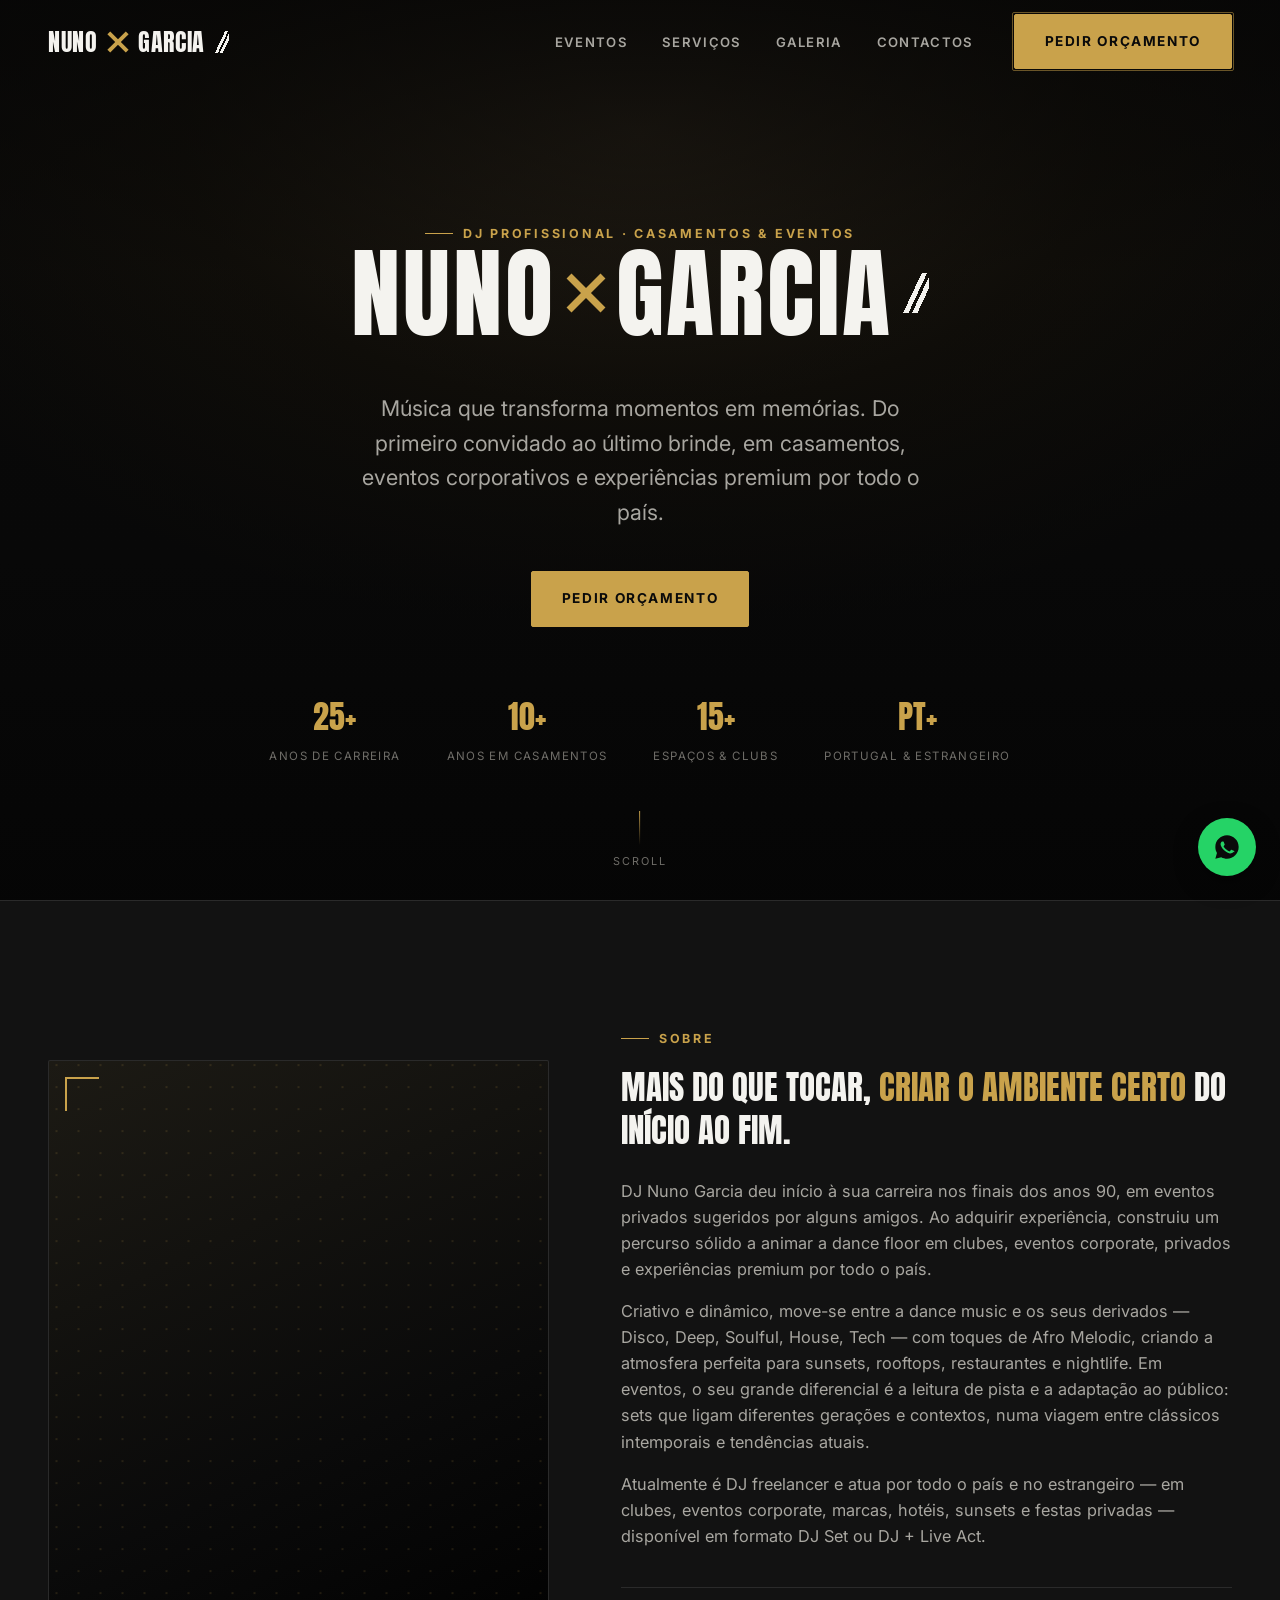
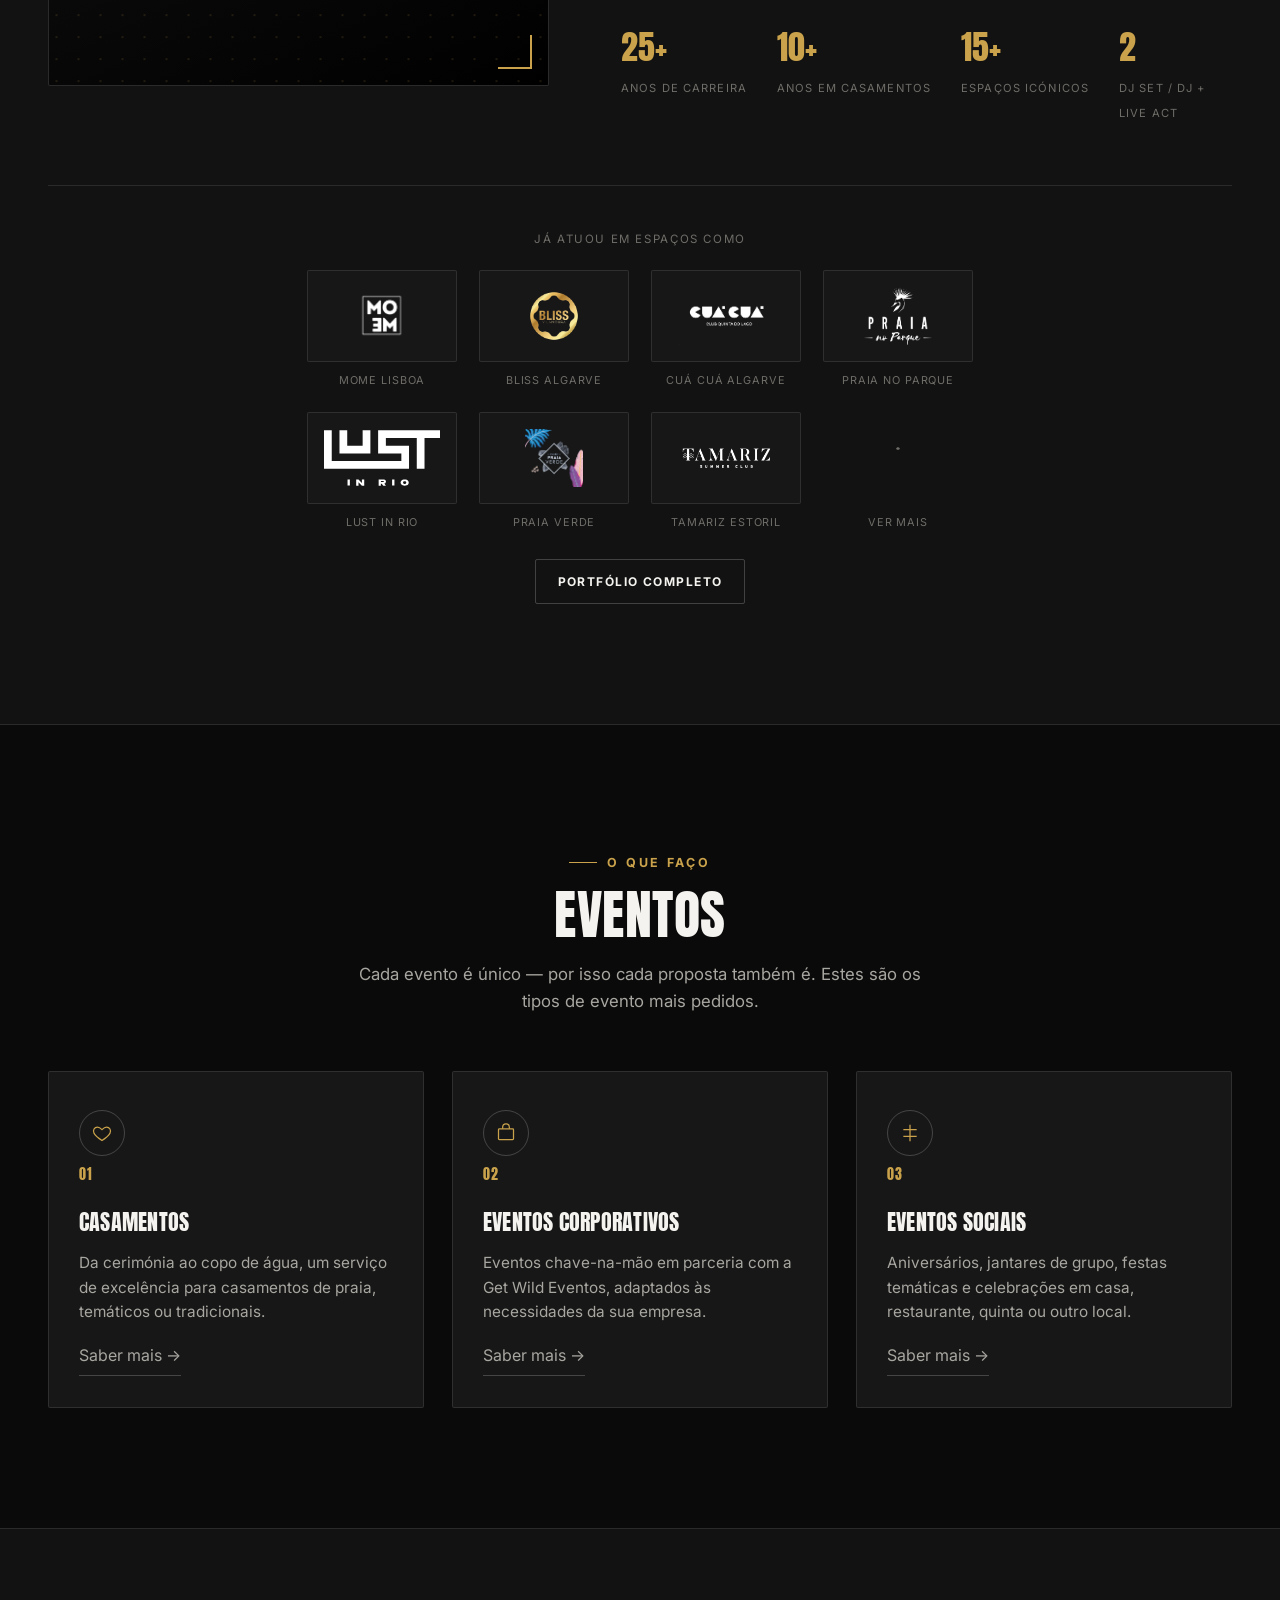
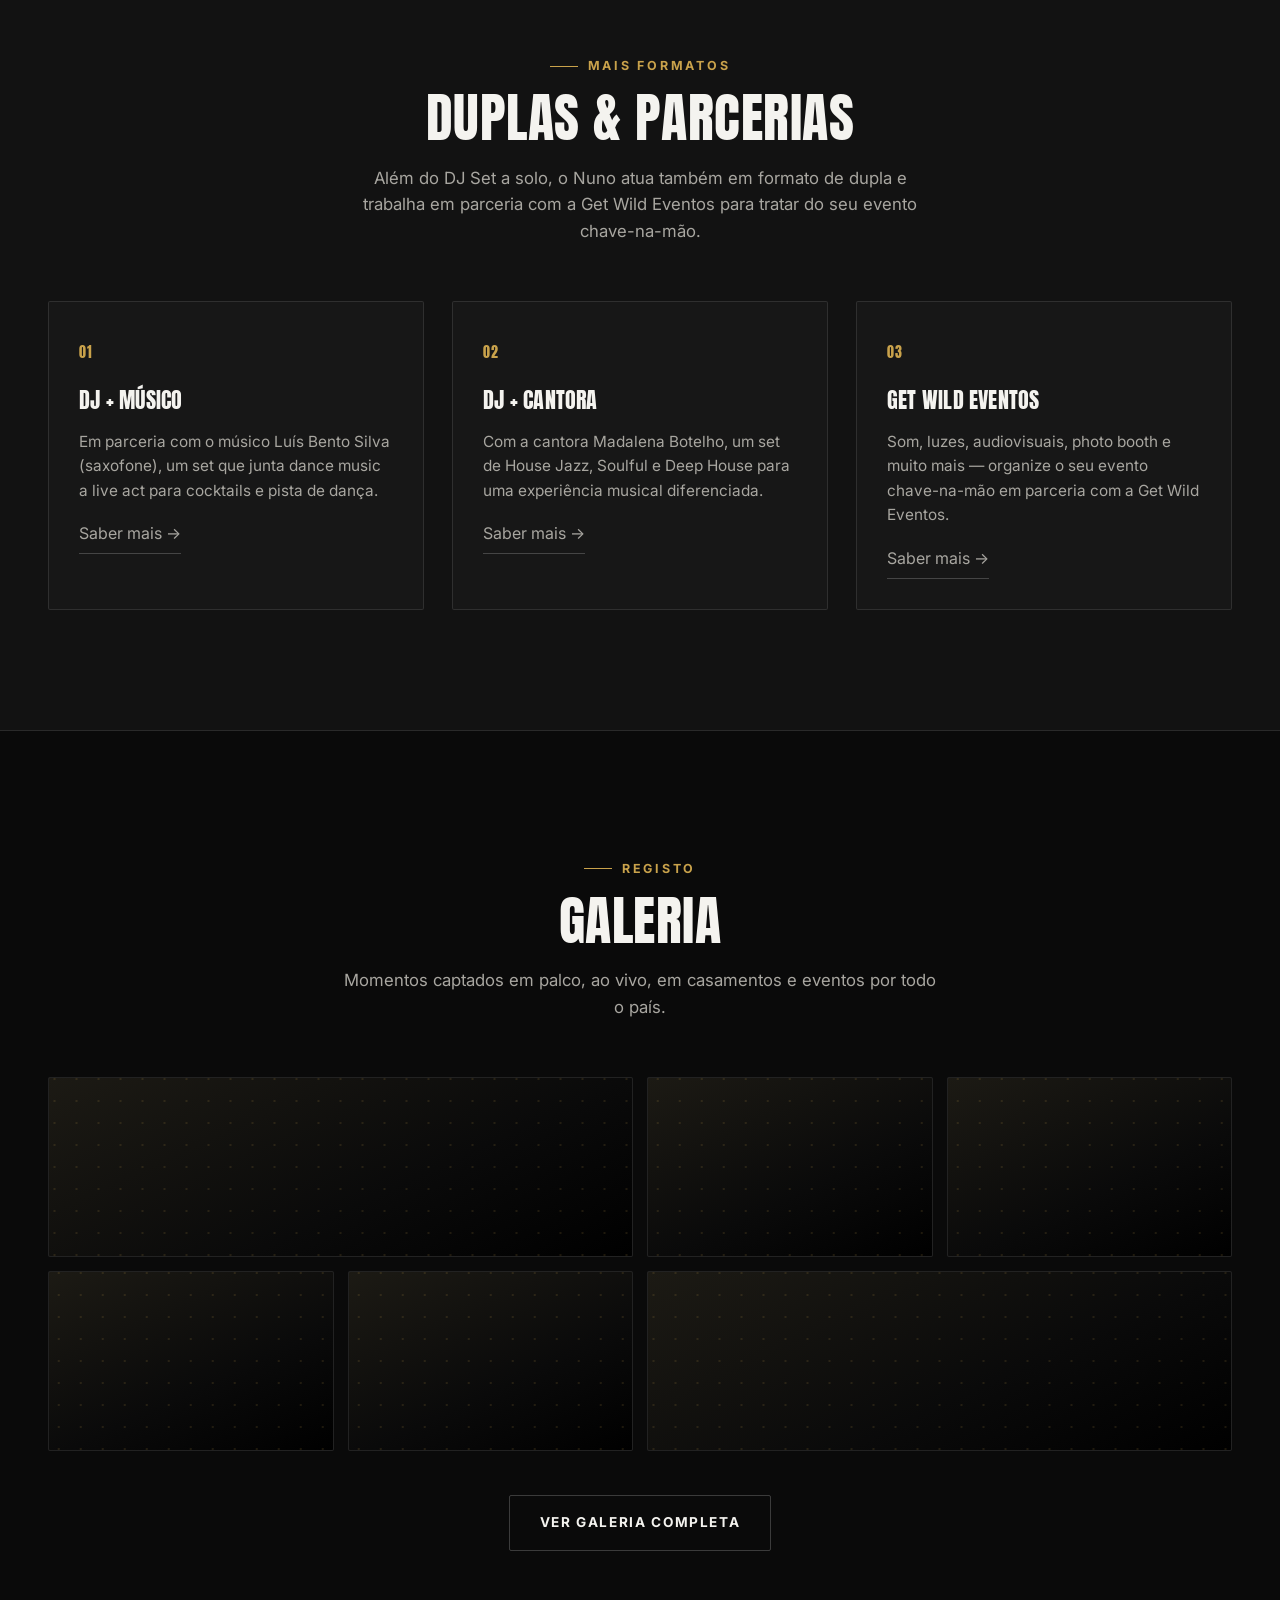
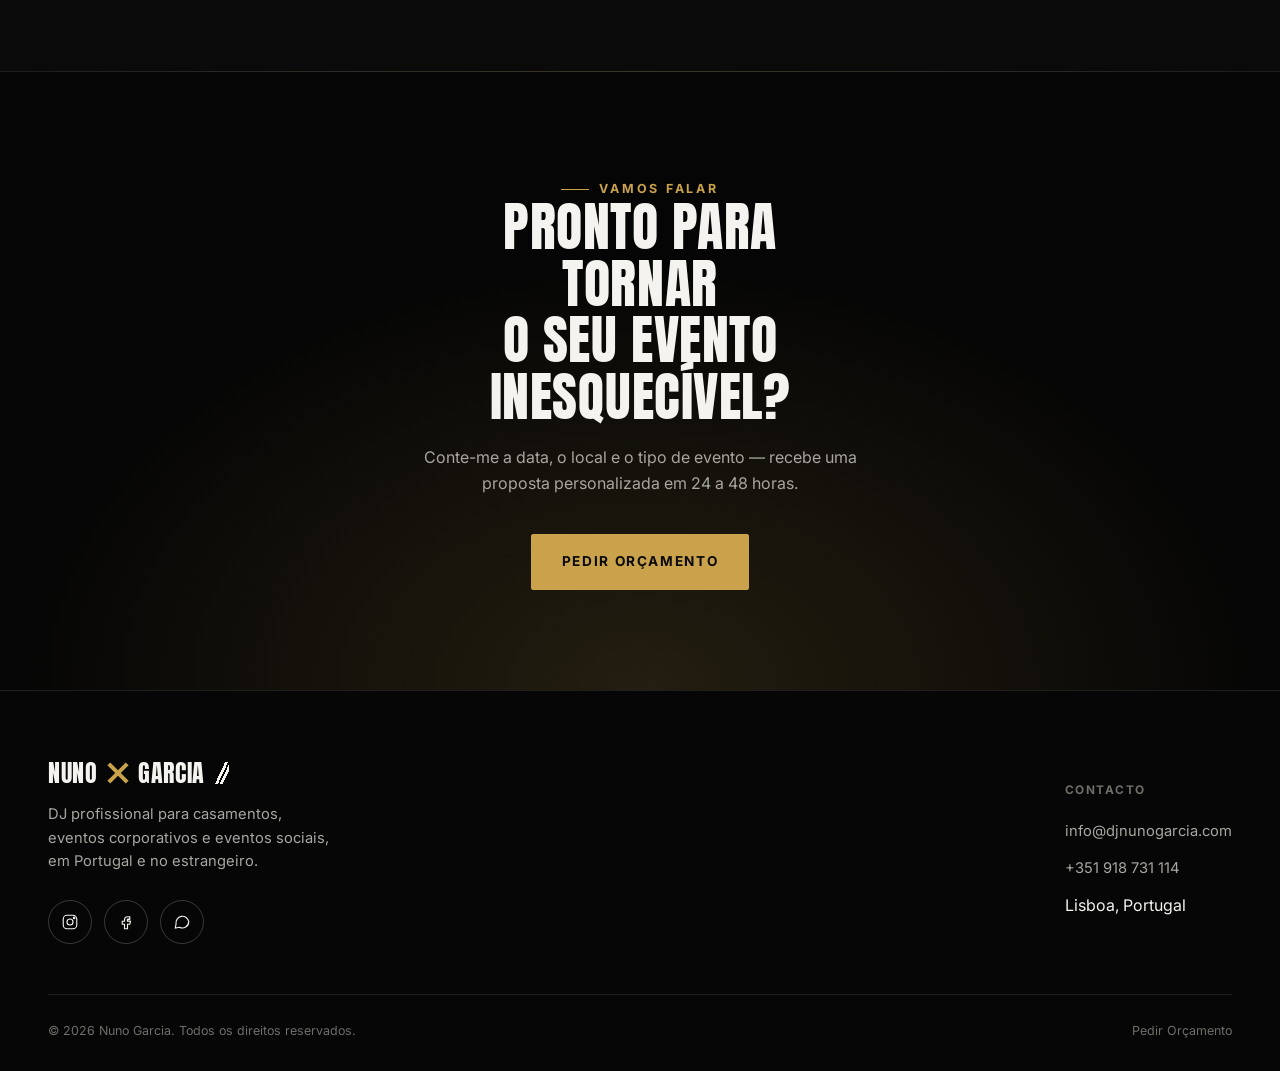
==== commit d0620d97: "Remove the box border/background from the "+" tile Just the plus sign and the "Ver Mais" label now, " ====
--- a/index.html
+++ b/index.html
@@ -101,7 +101,7 @@
           <div class="logo-tile"><div class="logo-tile-box"><div class="logo-tile-img" style="--logo:url('/images/logos/clubs/lust-in-rio-lisboa.svg')"></div></div><span>Lust in Rio</span></div>
           <div class="logo-tile"><div class="logo-tile-box"><div class="logo-tile-img" style="--logo:url('/images/logos/clubs/club-praia-verde-algarve.png')"></div></div><span>Praia Verde</span></div>
           <div class="logo-tile"><div class="logo-tile-box"><div class="logo-tile-img" style="--logo:url('/images/logos/clubs/tamariz-estoril.png')"></div></div><span>Tamariz Estoril</span></div>
-          <a href="portfolio.html" class="logo-tile"><div class="logo-tile-box"><span class="logo-tile-plus">+</span></div><span>Ver Mais</span></a>
+          <a href="portfolio.html" class="logo-tile"><div class="logo-tile-box is-plus"><span class="logo-tile-plus">+</span></div><span>Ver Mais</span></a>
         </div>
         <div class="text-center" style="margin-top:28px;">
           <a href="portfolio.html" class="btn btn-outline btn-sm">Portfólio Completo</a>
--- a/css/style.css
+++ b/css/style.css
@@ -585,8 +585,23 @@
   width: 100%;
   height: 100%;
   font-family: var(--font-display);
-  font-size: 2.2rem;
+  font-size: 3rem;
   color: var(--accent);
+}
+.logo-tile-box.is-plus{
+  border-color: transparent;
+  background-color: transparent;
+}
+.logo-tile:hover .logo-tile-box.is-plus,
+.logo-tile:focus-visible .logo-tile-box.is-plus{
+  border-color: transparent;
+  box-shadow: none;
+}
+.logo-tile:hover .logo-tile-plus,
+.logo-tile:focus-visible .logo-tile-plus{
+  color: var(--accent-bright);
+  transform: scale(1.15);
+  transition: transform .3s var(--ease), color .3s var(--ease);
 }
 .logo-tile-box{
   width: 100%;
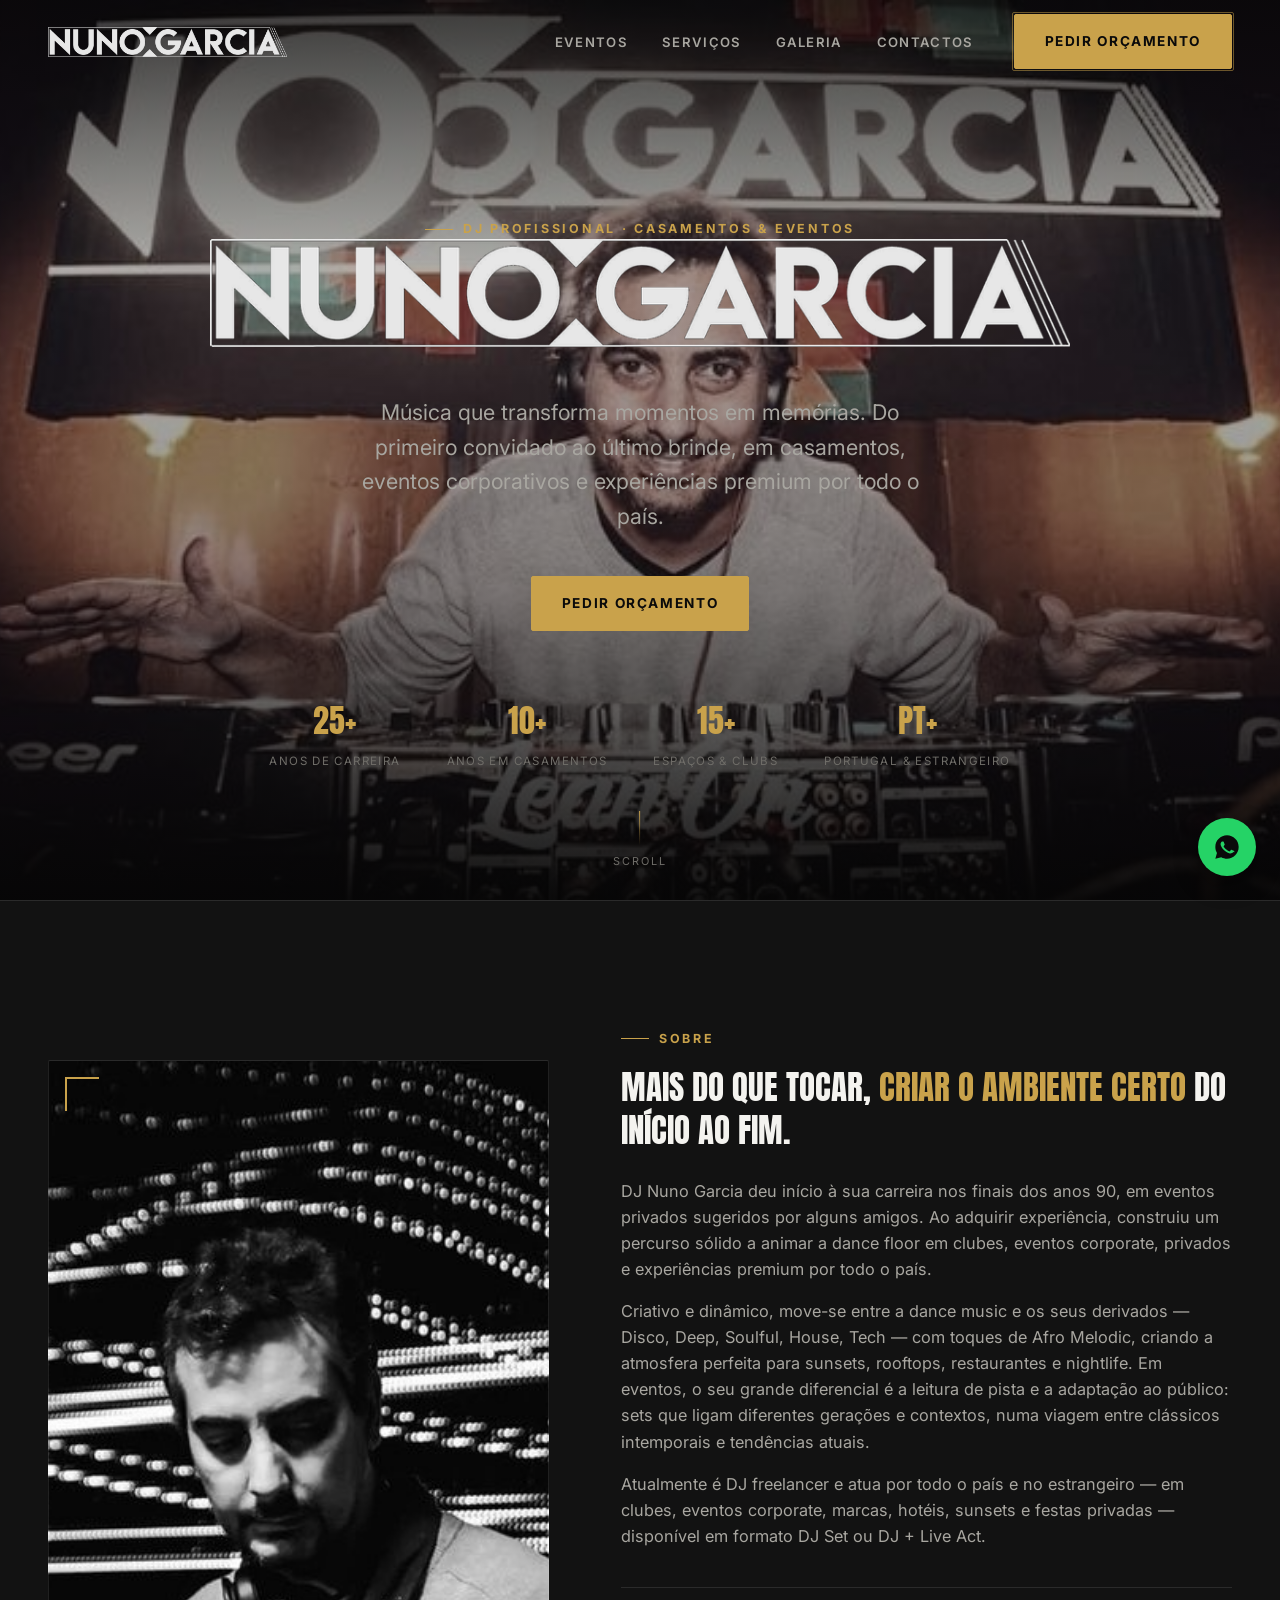
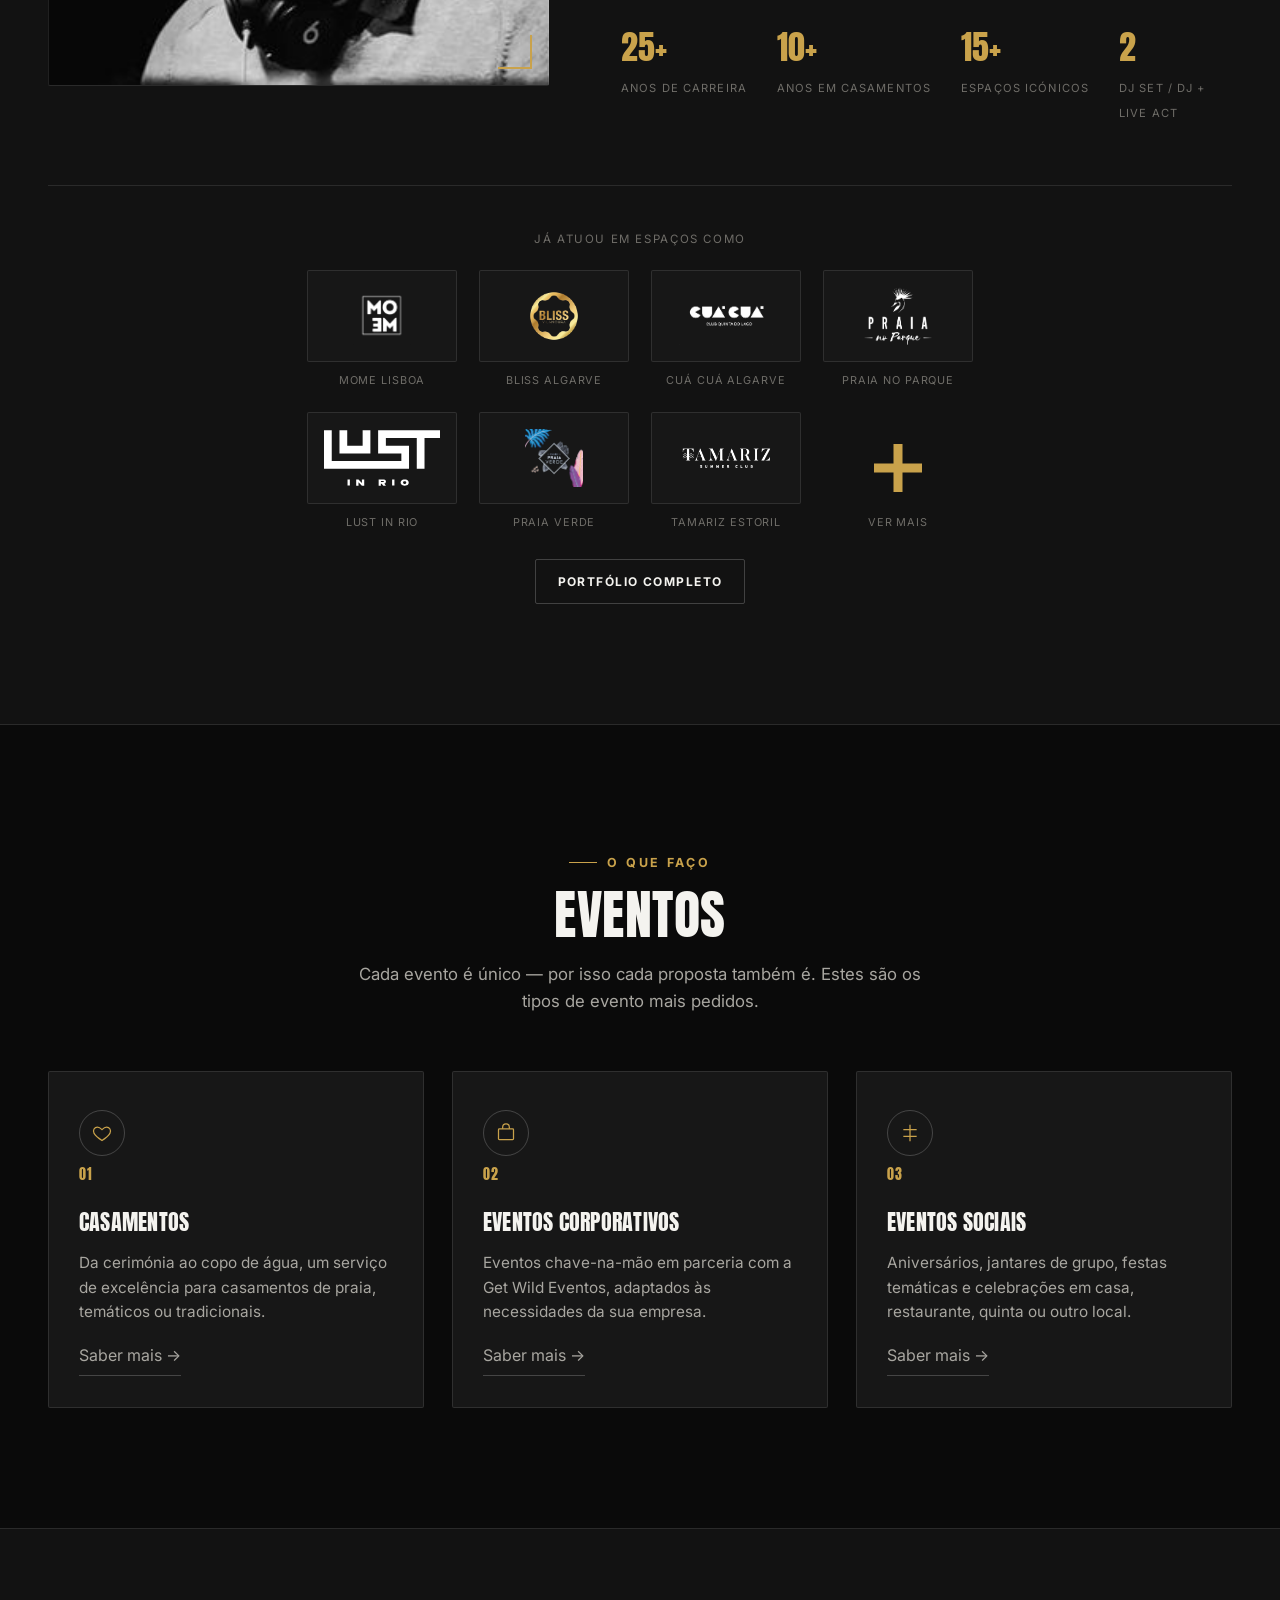
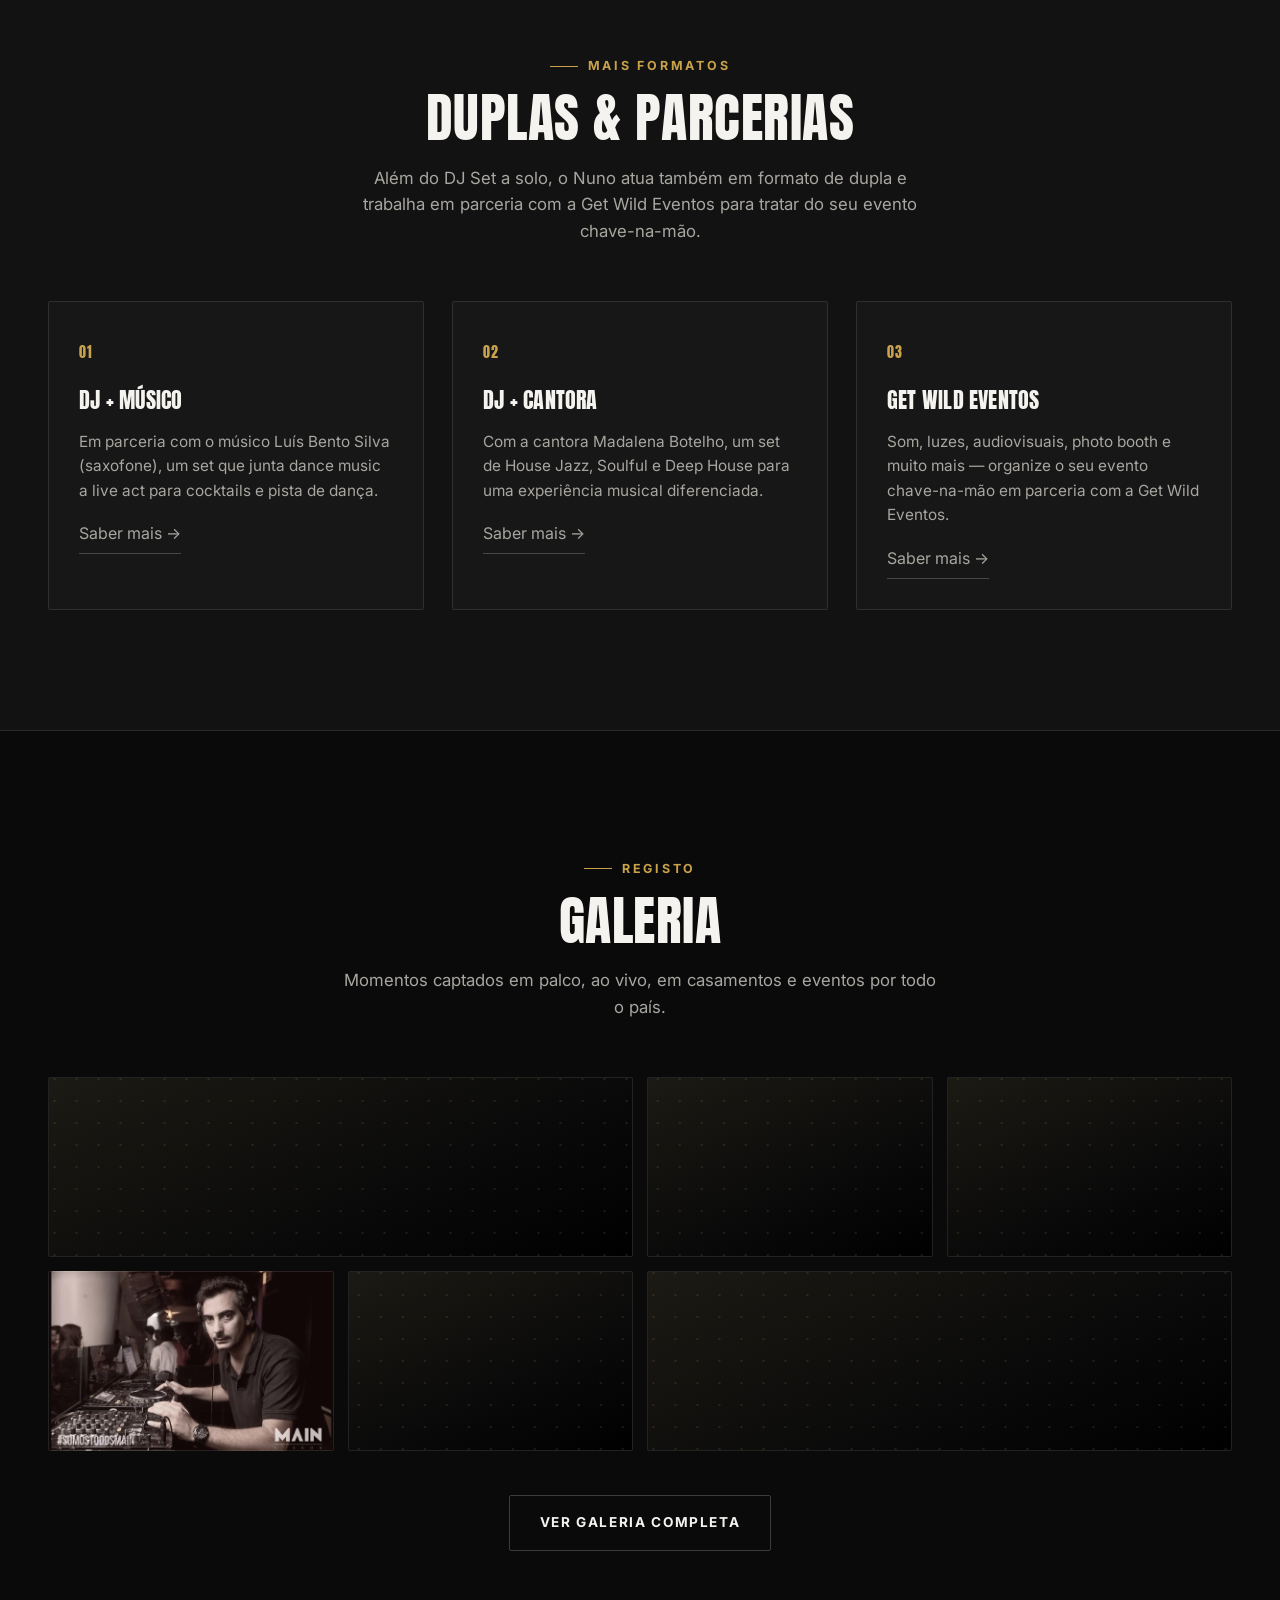
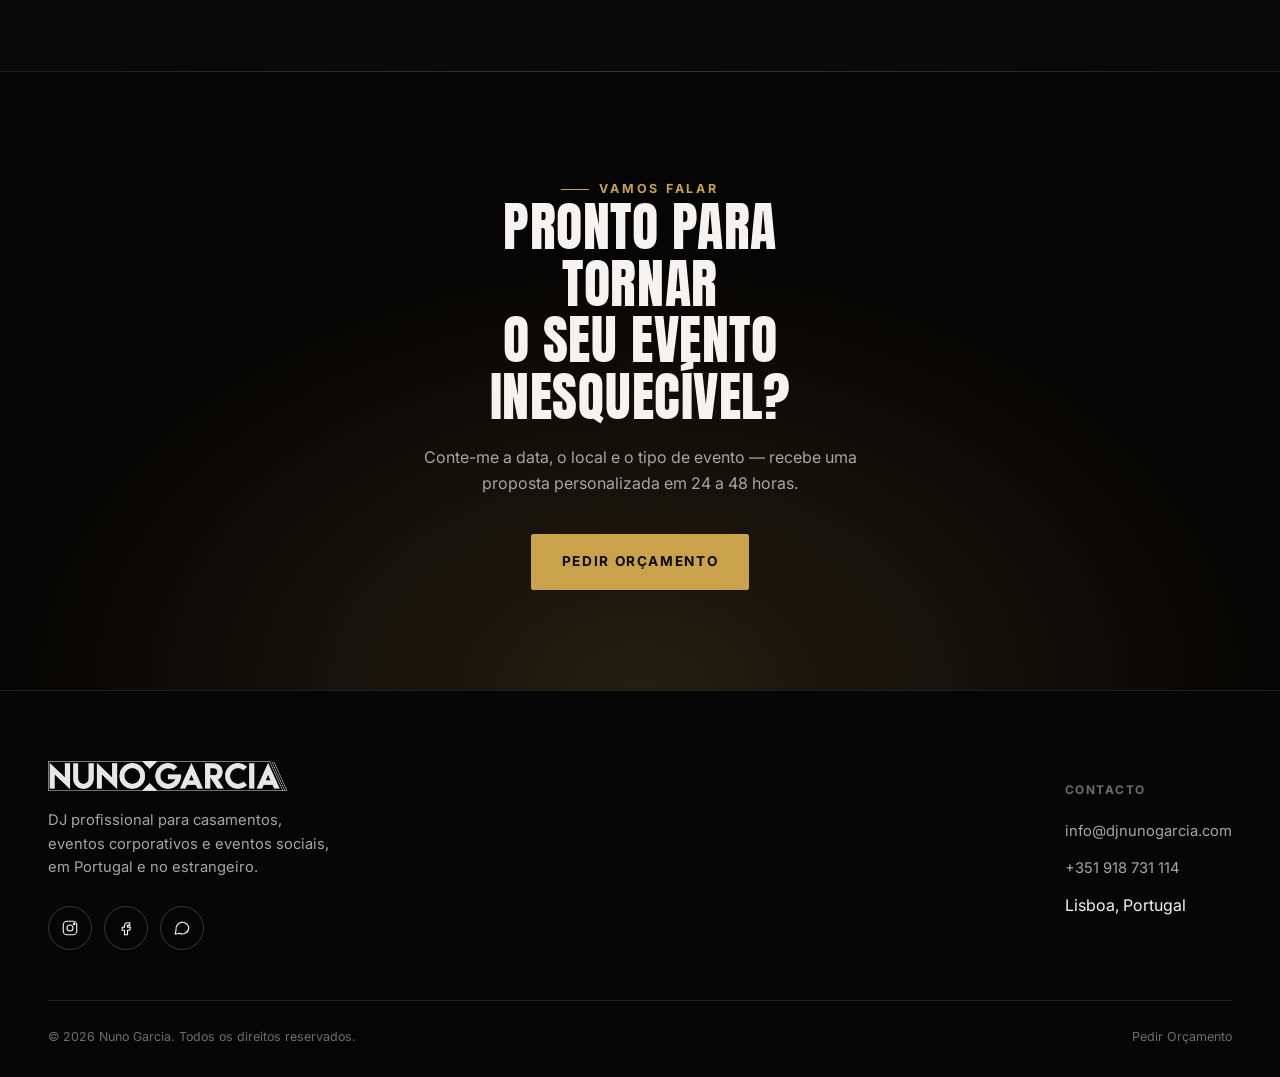
==== commit 3f4d99ba: "Integrate real DJ logo, center the '+' tile, and add real event photos - Replace the CSS-drawn logo " ====
--- a/index.html
+++ b/index.html
@@ -11,12 +11,7 @@
 
 <header class="site-header">
   <div class="container">
-    <a href="index.html" class="logo">
-      <span class="logo-word">NUNO</span>
-      <span class="logo-x"></span>
-      <span class="logo-word">GARCIA</span>
-      <span class="logo-stripes"></span>
-    </a>
+    <a href="index.html" class="logo"><img src="/images/logos/nuno-garcia-wordmark.png" alt="Nuno Garcia" class="logo-img"></a>
 
     <nav class="nav-primary">
       <ul class="nav-links">
@@ -44,12 +39,7 @@
     <div class="hero-overlay"></div>
     <div class="hero-content">
       <span class="eyebrow">DJ Profissional · Casamentos &amp; Eventos</span>
-      <a href="index.html" class="logo logo-lg">
-        <span class="logo-word">NUNO</span>
-        <span class="logo-x"></span>
-        <span class="logo-word">GARCIA</span>
-        <span class="logo-stripes"></span>
-      </a>
+      <a href="index.html" class="logo logo-lg"><img src="/images/logos/nuno-garcia-wordmark.png" alt="Nuno Garcia" class="logo-img"></a>
       <p class="hero-tagline">Música que transforma momentos em memórias. Do primeiro convidado ao último brinde, em casamentos, eventos corporativos e experiências premium por todo o país.</p>
       <div class="hero-actions">
         <a href="contactos.html#orcamento-form" class="btn btn-primary">Pedir Orçamento</a>
@@ -101,7 +91,7 @@
           <div class="logo-tile"><div class="logo-tile-box"><div class="logo-tile-img" style="--logo:url('/images/logos/clubs/lust-in-rio-lisboa.svg')"></div></div><span>Lust in Rio</span></div>
           <div class="logo-tile"><div class="logo-tile-box"><div class="logo-tile-img" style="--logo:url('/images/logos/clubs/club-praia-verde-algarve.png')"></div></div><span>Praia Verde</span></div>
           <div class="logo-tile"><div class="logo-tile-box"><div class="logo-tile-img" style="--logo:url('/images/logos/clubs/tamariz-estoril.png')"></div></div><span>Tamariz Estoril</span></div>
-          <a href="portfolio.html" class="logo-tile"><div class="logo-tile-box is-plus"><span class="logo-tile-plus">+</span></div><span>Ver Mais</span></a>
+          <a href="portfolio.html" class="logo-tile"><div class="logo-tile-box is-plus"><span class="logo-tile-plus"></span></div><span>Ver Mais</span></a>
         </div>
         <div class="text-center" style="margin-top:28px;">
           <a href="portfolio.html" class="btn btn-outline btn-sm">Portfólio Completo</a>
@@ -211,12 +201,7 @@
   <div class="container">
     <div class="footer-top">
       <div class="footer-col">
-        <a href="index.html" class="logo footer-logo">
-          <span class="logo-word">NUNO</span>
-          <span class="logo-x"></span>
-          <span class="logo-word">GARCIA</span>
-          <span class="logo-stripes"></span>
-        </a>
+        <a href="index.html" class="logo footer-logo"><img src="/images/logos/nuno-garcia-wordmark.png" alt="Nuno Garcia" class="logo-img"></a>
         <p>DJ profissional para casamentos, eventos corporativos e eventos sociais, em Portugal e no estrangeiro.</p>
         <div class="social-row">
           <a href="#" data-instagram-link class="social-btn" aria-label="Instagram" target="_blank" rel="noopener">
--- a/css/style.css
+++ b/css/style.css
@@ -115,52 +115,19 @@
 @media (max-width: 720px){ .section-pad{ padding: 84px 0; } }
 
 /* ==========================================================================
-   Logo (built with CSS — no image asset required)
+   Logo (real wordmark image — images/logos/nuno-garcia-wordmark.png)
    ========================================================================== */
 .logo{
   display: inline-flex;
   align-items: center;
-  gap: 10px;
   white-space: nowrap;
 }
-.logo-word{
-  font-family: var(--font-display);
-  font-size: 1.5rem;
-  letter-spacing: .03em;
-  color: var(--text);
-  line-height: 1;
-}
-.logo-x{
-  position: relative;
-  width: 20px;
-  height: 20px;
-  flex: none;
-}
-.logo-x::before,
-.logo-x::after{
-  content: "";
-  position: absolute;
-  left: 50%;
-  top: 50%;
-  width: 4px;
-  height: 26px;
-  background: var(--accent);
-  transform-origin: center;
-}
-.logo-x::before{ transform: translate(-50%,-50%) rotate(45deg); }
-.logo-x::after{ transform: translate(-50%,-50%) rotate(-45deg); }
-.logo-stripes{
-  width: 14px;
-  height: 22px;
-  flex: none;
-  background:
-    linear-gradient(115deg, transparent 0 42%, var(--text) 42% 54%, transparent 54% 100%),
-    linear-gradient(115deg, transparent 0 62%, var(--text) 62% 74%, transparent 74% 100%);
-}
-.logo.logo-lg .logo-word{ font-size: clamp(2.6rem, 9vw, 6.2rem); }
-.logo.logo-lg .logo-x{ width: clamp(22px, 4vw, 40px); height: clamp(22px, 4vw, 40px); }
-.logo.logo-lg .logo-x::before, .logo.logo-lg .logo-x::after{ height: clamp(26px, 5vw, 48px); width: clamp(4px,.9vw,7px); }
-.logo.logo-lg .logo-stripes{ width: clamp(14px,2.6vw,26px); height: clamp(22px,4vw,40px); }
+.logo-img{
+  display: block;
+  height: 30px;
+  width: auto;
+}
+.logo.logo-lg .logo-img{ height: clamp(48px, 9vw, 108px); }
 
 /* ==========================================================================
    Buttons
@@ -578,16 +545,24 @@
   text-align: center;
   text-decoration: none;
 }
-.logo-tile-plus{
-  display: flex;
-  align-items: center;
-  justify-content: center;
+.logo-tile-box .logo-tile-plus{
+  position: relative;
+  display: block;
   width: 100%;
   height: 100%;
-  font-family: var(--font-display);
-  font-size: 3rem;
-  color: var(--accent);
-}
+}
+.logo-tile-box .logo-tile-plus::before,
+.logo-tile-box .logo-tile-plus::after{
+  content: "";
+  position: absolute;
+  top: 50%;
+  left: 50%;
+  background: var(--accent);
+  transform: translate(-50%, -50%);
+  transition: background-color .3s var(--ease);
+}
+.logo-tile-box .logo-tile-plus::before{ width: 48px; height: 9px; }
+.logo-tile-box .logo-tile-plus::after{ width: 9px; height: 48px; }
 .logo-tile-box.is-plus{
   border-color: transparent;
   background-color: transparent;
@@ -596,12 +571,13 @@
 .logo-tile:focus-visible .logo-tile-box.is-plus{
   border-color: transparent;
   box-shadow: none;
-}
-.logo-tile:hover .logo-tile-plus,
-.logo-tile:focus-visible .logo-tile-plus{
-  color: var(--accent-bright);
   transform: scale(1.15);
-  transition: transform .3s var(--ease), color .3s var(--ease);
+}
+.logo-tile:hover .logo-tile-plus::before,
+.logo-tile:hover .logo-tile-plus::after,
+.logo-tile:focus-visible .logo-tile-plus::before,
+.logo-tile:focus-visible .logo-tile-plus::after{
+  background: var(--accent-bright);
 }
 .logo-tile-box{
   width: 100%;
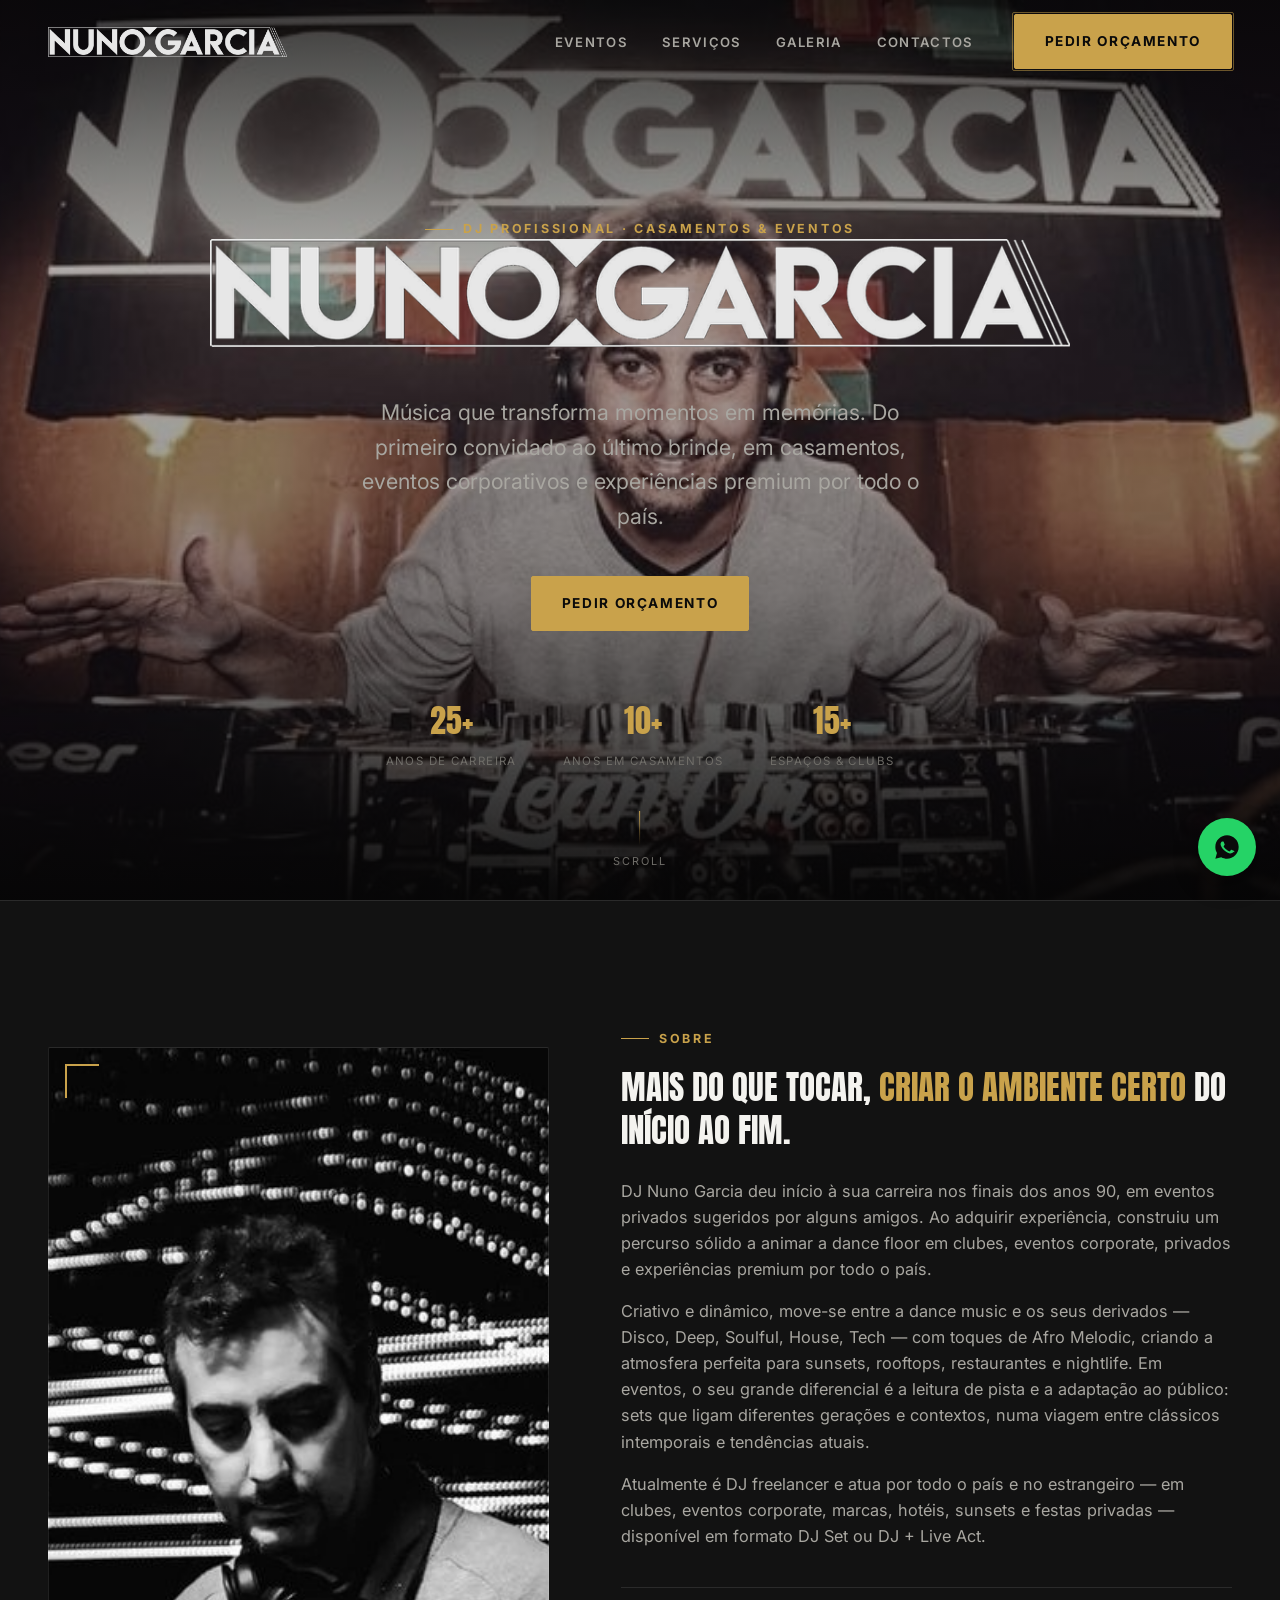
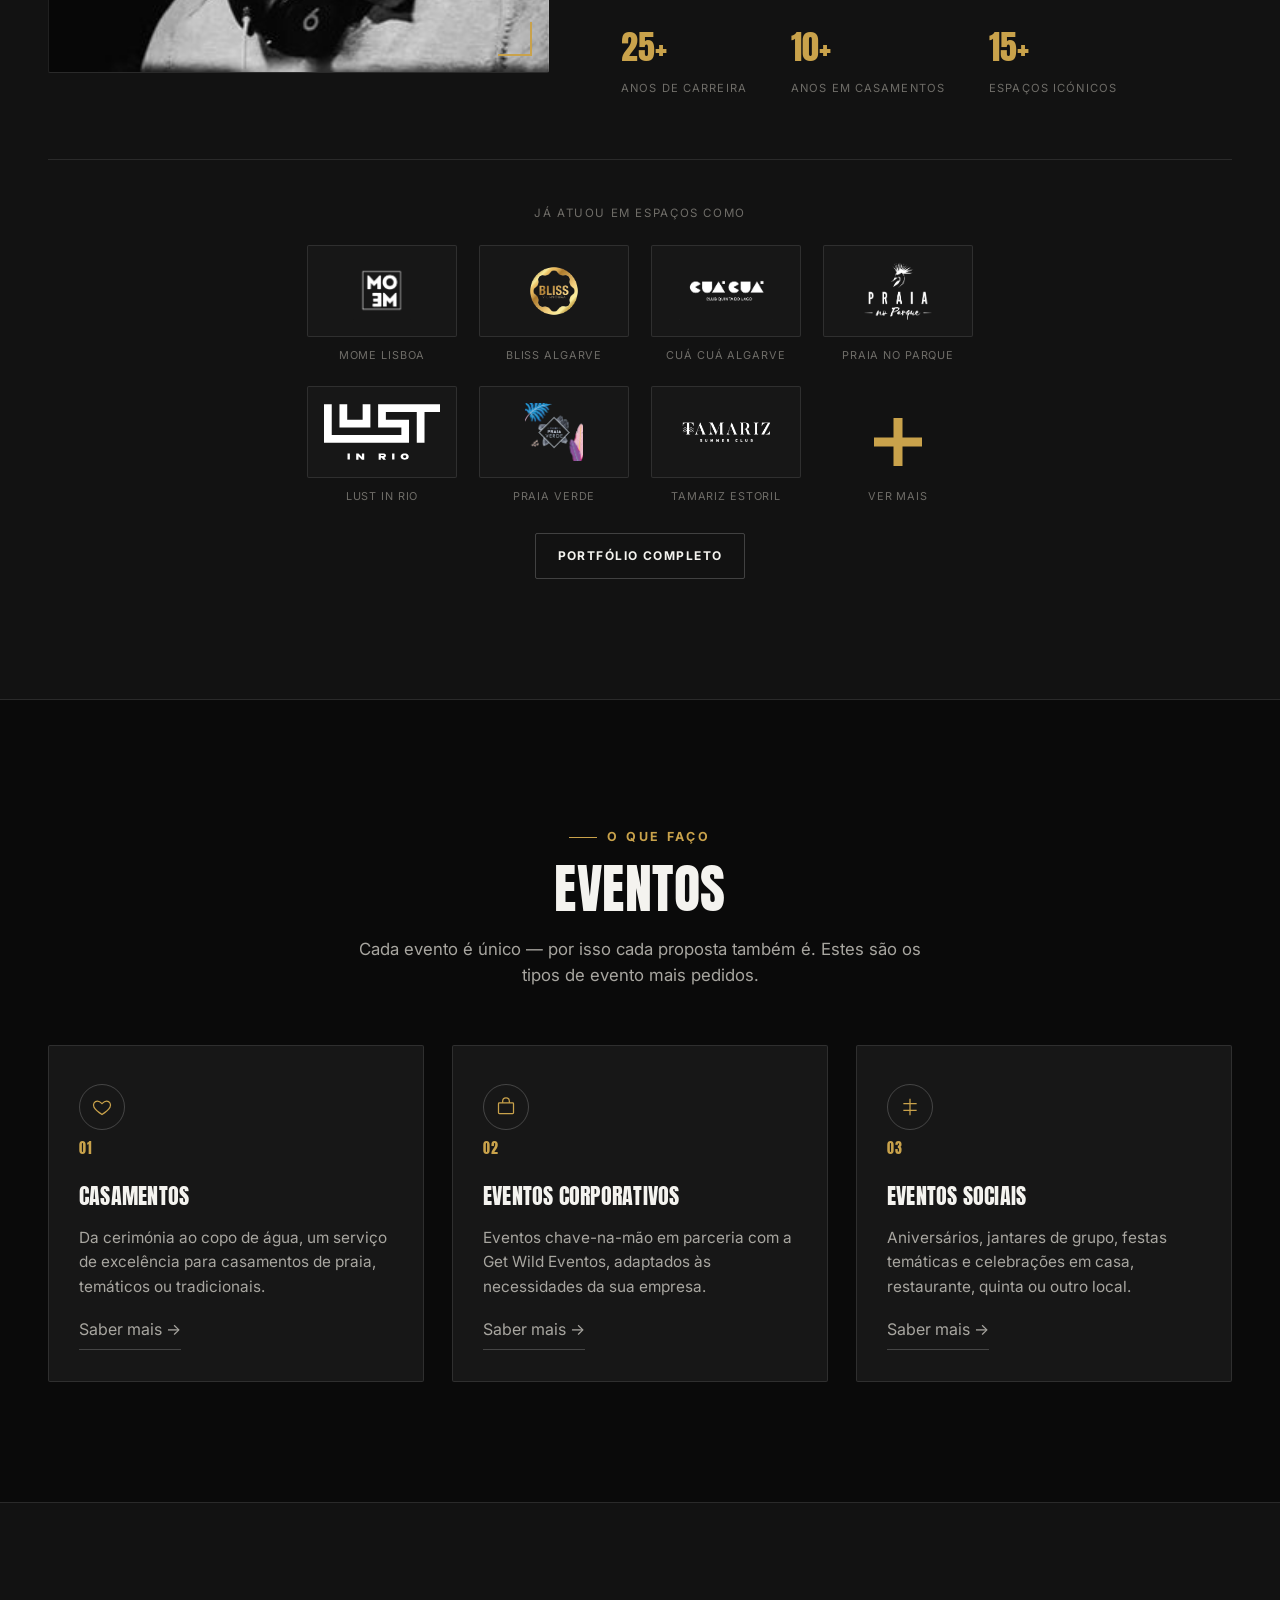
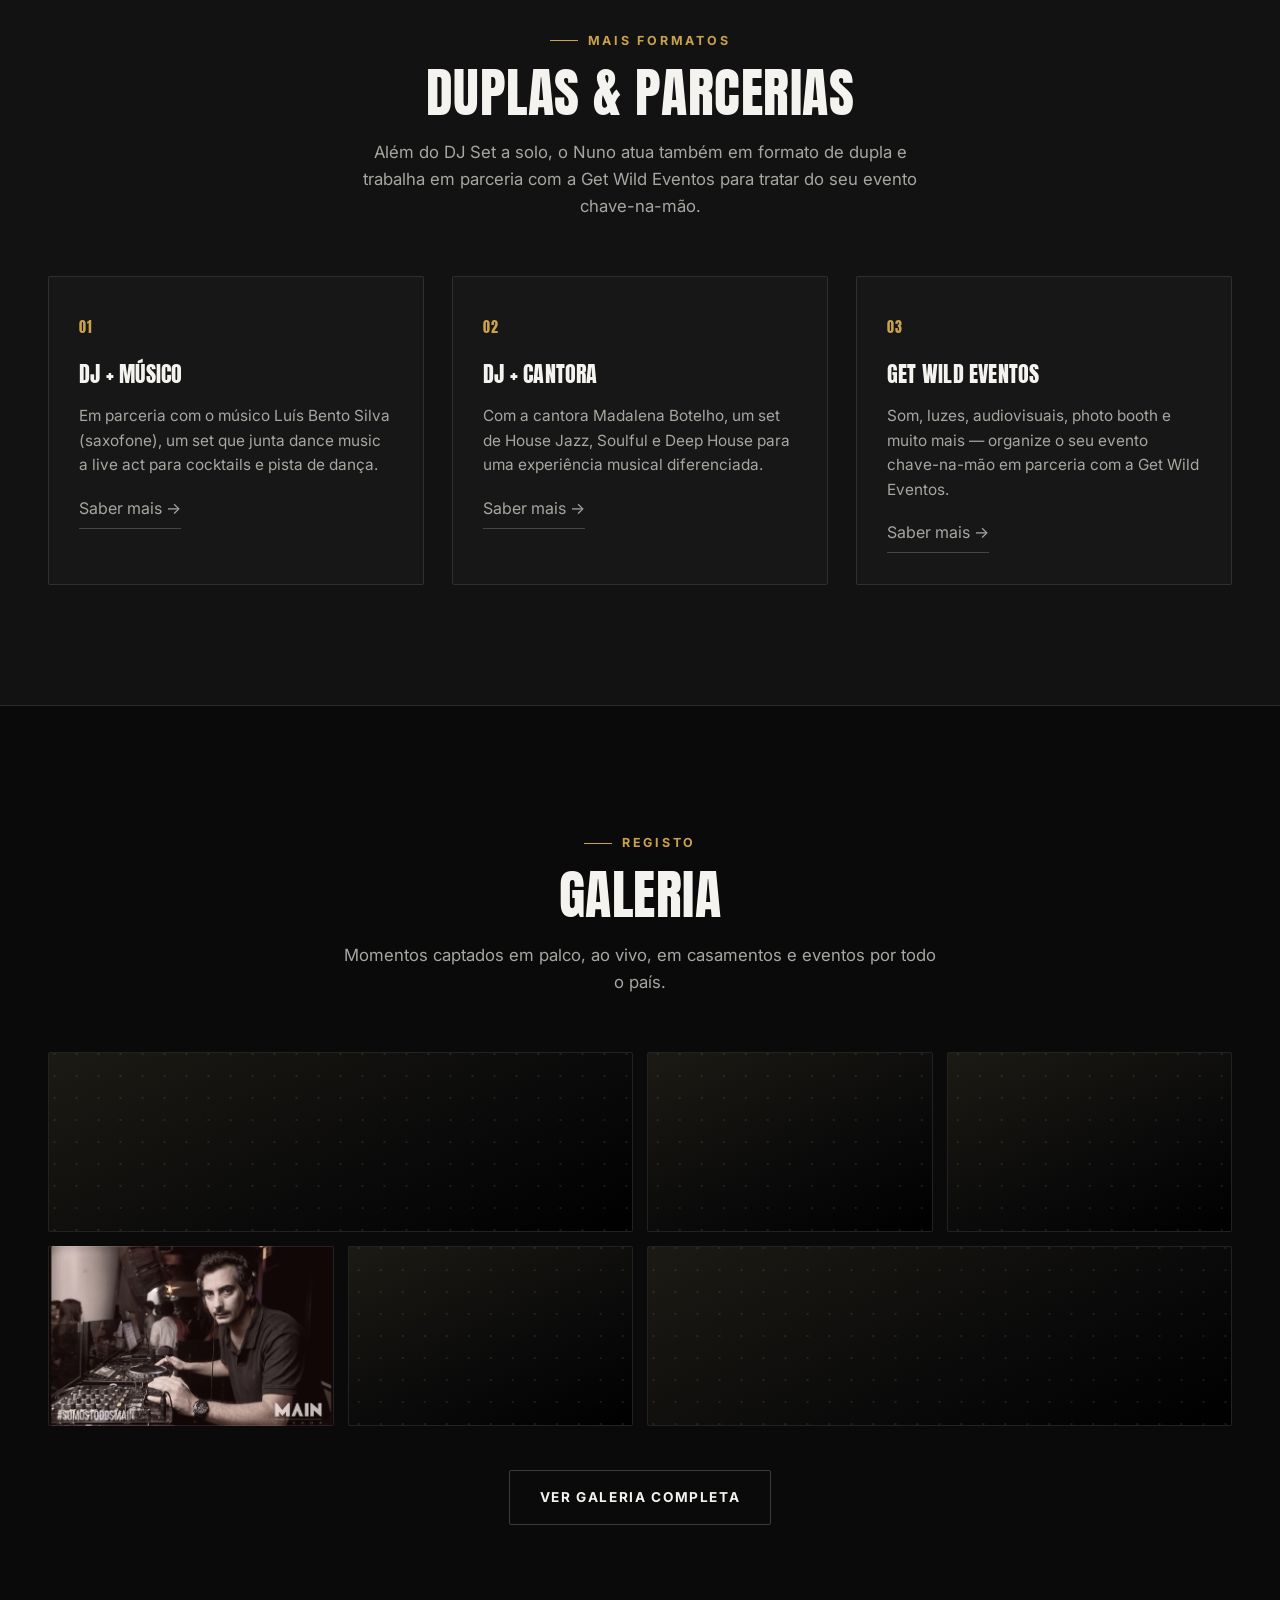
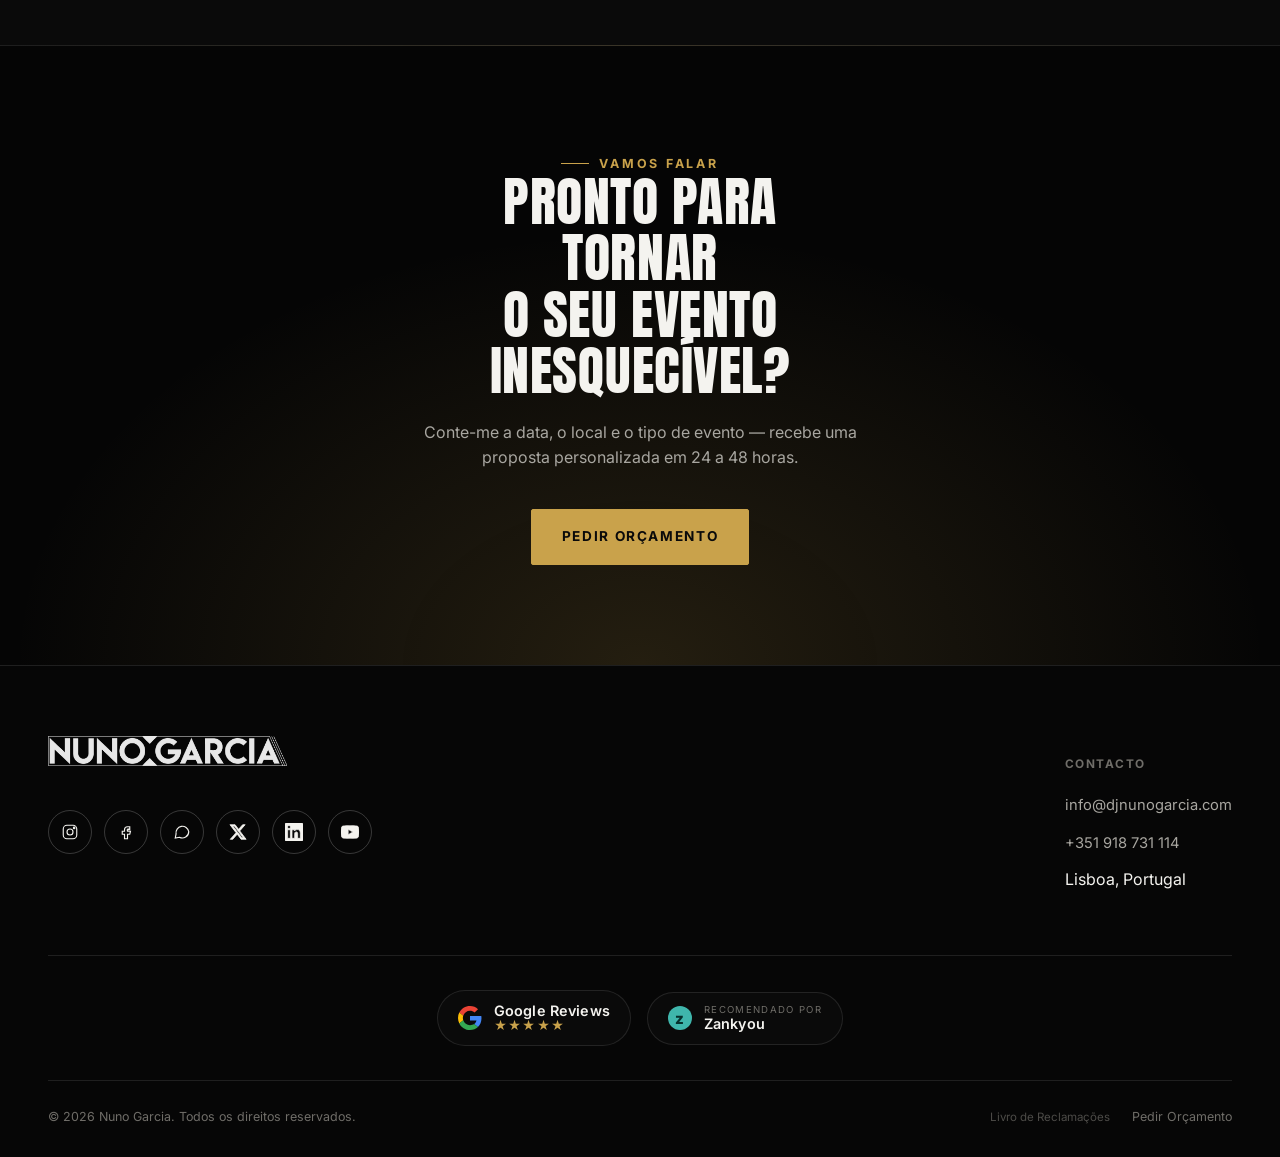
==== commit e9999ae9: "Remove PT+/DJ Set stats & footer tagline, add X/LinkedIn/YouTube + trust badges Applied on top of th" ====
--- a/index.html
+++ b/index.html
@@ -48,7 +48,6 @@
         <div><strong>25+</strong><span>Anos de Carreira</span></div>
         <div><strong>10+</strong><span>Anos em Casamentos</span></div>
         <div><strong>15+</strong><span>Espaços &amp; Clubs</span></div>
-        <div><strong>PT+</strong><span>Portugal &amp; Estrangeiro</span></div>
       </div>
     </div>
     <div class="scroll-cue"><span class="bar"></span>Scroll</div>
@@ -76,7 +75,6 @@
             <div><strong>25+</strong><span>Anos de Carreira</span></div>
             <div><strong>10+</strong><span>Anos em Casamentos</span></div>
             <div><strong>15+</strong><span>Espaços Icónicos</span></div>
-            <div><strong>2</strong><span>DJ Set / DJ + Live Act</span></div>
           </div>
         </div>
       </div>
@@ -202,7 +200,6 @@
     <div class="footer-top">
       <div class="footer-col">
         <a href="index.html" class="logo footer-logo"><img src="/images/logos/nuno-garcia-wordmark.png" alt="Nuno Garcia" class="logo-img"></a>
-        <p>DJ profissional para casamentos, eventos corporativos e eventos sociais, em Portugal e no estrangeiro.</p>
         <div class="social-row">
           <a href="#" data-instagram-link class="social-btn" aria-label="Instagram" target="_blank" rel="noopener">
             <svg viewBox="0 0 24 24" fill="none" stroke-width="1.5"><rect x="3" y="3" width="18" height="18" rx="5"/><circle cx="12" cy="12" r="4"/><circle cx="17.5" cy="6.5" r="1"/></svg>
@@ -212,6 +209,15 @@
           </a>
           <a href="#" data-whatsapp-link class="social-btn" aria-label="WhatsApp" target="_blank" rel="noopener">
             <svg viewBox="0 0 24 24" fill="none" stroke-width="1.5"><path d="M21 11.5a8.5 8.5 0 0 1-12.4 7.5L3 20l1.1-5.5A8.5 8.5 0 1 1 21 11.5Z"/></svg>
+          </a>
+          <a href="#" data-x-link class="social-btn" aria-label="X (Twitter)" target="_blank" rel="noopener">
+            <svg viewBox="0 0 24 24" aria-hidden="true"><path fill="currentColor" d="M18.244 2.25h3.308l-7.227 8.26 8.502 11.24H16.17l-5.214-6.817L4.99 21.75H1.68l7.73-8.835L1.254 2.25H8.08l4.713 6.231zm-1.161 17.52h1.833L7.084 4.126H5.117z"/></svg>
+          </a>
+          <a href="#" data-linkedin-link class="social-btn" aria-label="LinkedIn" target="_blank" rel="noopener">
+            <svg viewBox="0 0 24 24" aria-hidden="true"><path fill="currentColor" d="M20.447 20.452h-3.554v-5.569c0-1.328-.027-3.037-1.852-3.037-1.853 0-2.136 1.445-2.136 2.939v5.667H9.351V9h3.414v1.561h.046c.477-.9 1.637-1.85 3.37-1.85 3.601 0 4.267 2.37 4.267 5.455v6.286zM5.337 7.433a2.062 2.062 0 01-2.063-2.065 2.064 2.064 0 112.063 2.065zm1.782 13.019H3.555V9h3.564v11.452zM22.225 0H1.771C.792 0 0 .774 0 1.729v20.542C0 23.227.792 24 1.771 24h20.451C23.2 24 24 23.227 24 22.271V1.729C24 .774 23.2 0 22.222 0h.003z"/></svg>
+          </a>
+          <a href="#" data-youtube-link class="social-btn" aria-label="YouTube" target="_blank" rel="noopener">
+            <svg viewBox="0 0 24 24" aria-hidden="true"><path fill="currentColor" d="M23.498 6.186a3.016 3.016 0 0 0-2.122-2.136C19.505 3.545 12 3.545 12 3.545s-7.505 0-9.377.505A3.017 3.017 0 0 0 .502 6.186C0 8.07 0 12 0 12s0 3.93.502 5.814a3.016 3.016 0 0 0 2.122 2.136c1.871.505 9.376.505 9.376.505s7.505 0 9.377-.505a3.015 3.015 0 0 0 2.122-2.136C24 15.93 24 12 24 12s0-3.93-.502-5.814zM9.545 15.568V8.432L15.818 12l-6.273 3.568z"/></svg>
           </a>
         </div>
       </div>
@@ -224,9 +230,22 @@
         </ul>
       </div>
     </div>
+    <div class="footer-trust">
+      <a class="trust-badge" href="https://www.google.com/maps/place//@38.6942522,-9.3604851,17z/data=!3m1!4b1!4m3!3m2!1s0xd1ec8b26f78ff87:0xf56168be96d08d19!12e1?entry=ttu&amp;g_ep=EgoyMDI2MDkwMi4wIKXMDSoASAFQAw%3D%3D" target="_blank" rel="noopener" aria-label="Ver avaliações no Google">
+        <svg viewBox="0 0 48 48" aria-hidden="true"><path fill="#EA4335" d="M24 9.5c3.54 0 6.71 1.22 9.21 3.6l6.85-6.85C35.9 2.38 30.47 0 24 0 14.62 0 6.51 5.38 2.56 13.22l7.98 6.19C12.43 13.72 17.74 9.5 24 9.5z"/><path fill="#4285F4" d="M46.98 24.55c0-1.57-.15-3.09-.38-4.55H24v9.02h12.94c-.58 2.96-2.26 5.48-4.78 7.18l7.73 6c4.51-4.18 7.09-10.36 7.09-17.65z"/><path fill="#FBBC05" d="M10.53 28.59c-.48-1.45-.76-2.99-.76-4.59s.28-3.14.76-4.59l-7.98-6.19C.92 16.46 0 20.12 0 24c0 3.88.92 7.54 2.56 10.78l7.97-6.19z"/><path fill="#34A853" d="M24 48c6.48 0 11.93-2.13 15.89-5.81l-7.73-6c-2.15 1.45-4.92 2.3-8.16 2.3-6.26 0-11.57-4.22-13.47-9.91l-7.98 6.19C6.51 42.62 14.62 48 24 48z"/></svg>
+        <span class="trust-text"><strong>Google Reviews</strong><span class="trust-stars">★★★★★</span></span>
+      </a>
+      <a class="trust-badge" href="https://www.zankyou.pt/f/dj-nuno-garcia-176769" target="_blank" rel="noopener" aria-label="Perfil no Zankyou">
+        <span class="trust-zk" aria-hidden="true">z</span>
+        <span class="trust-text"><span class="trust-kicker">Recomendado por</span><strong>Zankyou</strong></span>
+      </a>
+    </div>
     <div class="footer-bottom">
       <span>© <span data-year></span> Nuno Garcia. Todos os direitos reservados.</span>
-      <a href="contactos.html#orcamento-form">Pedir Orçamento</a>
+      <div class="footer-bottom-right">
+        <a class="footer-lr" href="https://www.livroreclamacoes.pt/Inicio/" target="_blank" rel="noopener">Livro de Reclamações</a>
+        <a href="contactos.html#orcamento-form">Pedir Orçamento</a>
+      </div>
     </div>
   </div>
 </footer>
--- a/css/style.css
+++ b/css/style.css
@@ -465,13 +465,14 @@
 .bio-text p{ color: var(--text-muted); margin-bottom: 16px; font-size: 1.02rem; }
 .bio-stats{
   display: grid;
-  grid-template-columns: repeat(4, auto);
-  gap: 30px;
+  grid-template-columns: repeat(3, auto);
+  justify-content: start;
+  gap: 30px 44px;
   margin-top: 38px;
   padding-top: 32px;
   border-top: 1px solid var(--line);
 }
-@media (max-width: 640px){ .bio-stats{ grid-template-columns: repeat(2,1fr); } }
+@media (max-width: 640px){ .bio-stats{ grid-template-columns: repeat(2,1fr); justify-content: stretch; } }
 .bio-stats strong{
   display: block;
   font-family: var(--font-display);
@@ -1004,6 +1005,54 @@
 .footer-col ul a{ color: var(--text-muted); font-size: .92rem; transition: color .2s; }
 .footer-col ul a:hover{ color: var(--accent); }
 .footer-logo{ margin-bottom: 18px; }
+
+/* Trust badges (Google Reviews + Zankyou) in the middle of the footer */
+.footer-trust{
+  display: flex;
+  justify-content: center;
+  align-items: center;
+  flex-wrap: wrap;
+  gap: 16px;
+  padding: 34px 0;
+  border-top: 1px solid var(--line);
+}
+.trust-badge{
+  display: inline-flex;
+  align-items: center;
+  gap: 12px;
+  padding: 11px 20px;
+  border: 1px solid var(--line);
+  border-radius: 999px;
+  background: rgba(255,255,255,.02);
+  text-decoration: none;
+  transition: border-color .25s var(--ease), transform .25s var(--ease), background .25s var(--ease);
+}
+.trust-badge:hover,
+.trust-badge:focus-visible{
+  border-color: var(--accent);
+  transform: translateY(-2px);
+  background: rgba(201,162,75,.06);
+}
+.trust-badge svg{ width: 24px; height: 24px; flex: none; }
+.trust-zk{
+  flex: none;
+  width: 24px; height: 24px;
+  border-radius: 50%;
+  background: #3fb6ac;
+  color: #06302c;
+  font-weight: 800;
+  font-size: .95rem;
+  display: flex; align-items: center; justify-content: center;
+  line-height: 1;
+}
+.trust-text{ display: flex; flex-direction: column; line-height: 1.2; }
+.trust-kicker{
+  font-size: .6rem; letter-spacing: .14em; text-transform: uppercase;
+  color: var(--text-faint);
+}
+.trust-text strong{ font-size: .9rem; color: var(--text); font-weight: 600; letter-spacing: .01em; }
+.trust-stars{ color: var(--accent); font-size: .78rem; letter-spacing: .1em; }
+
 .footer-bottom{
   display: flex; justify-content: space-between; align-items: center;
   padding-top: 26px; border-top: 1px solid var(--line);
@@ -1011,6 +1060,15 @@
   flex-wrap: wrap; gap: 12px;
 }
 .footer-bottom a:hover{ color: var(--accent); }
+.footer-bottom-right{ display: flex; align-items: center; gap: 22px; flex-wrap: wrap; }
+/* Livro de Reclamações — deliberately discreet, tucked in the corner */
+.footer-lr{
+  font-size: .72rem;
+  color: var(--text-faint);
+  opacity: .68;
+  transition: color .2s, opacity .2s;
+}
+.footer-lr:hover{ color: var(--accent); opacity: 1; }
 
 /* ==========================================================================
    Floating helpers: WhatsApp + mobile sticky CTA + back to top
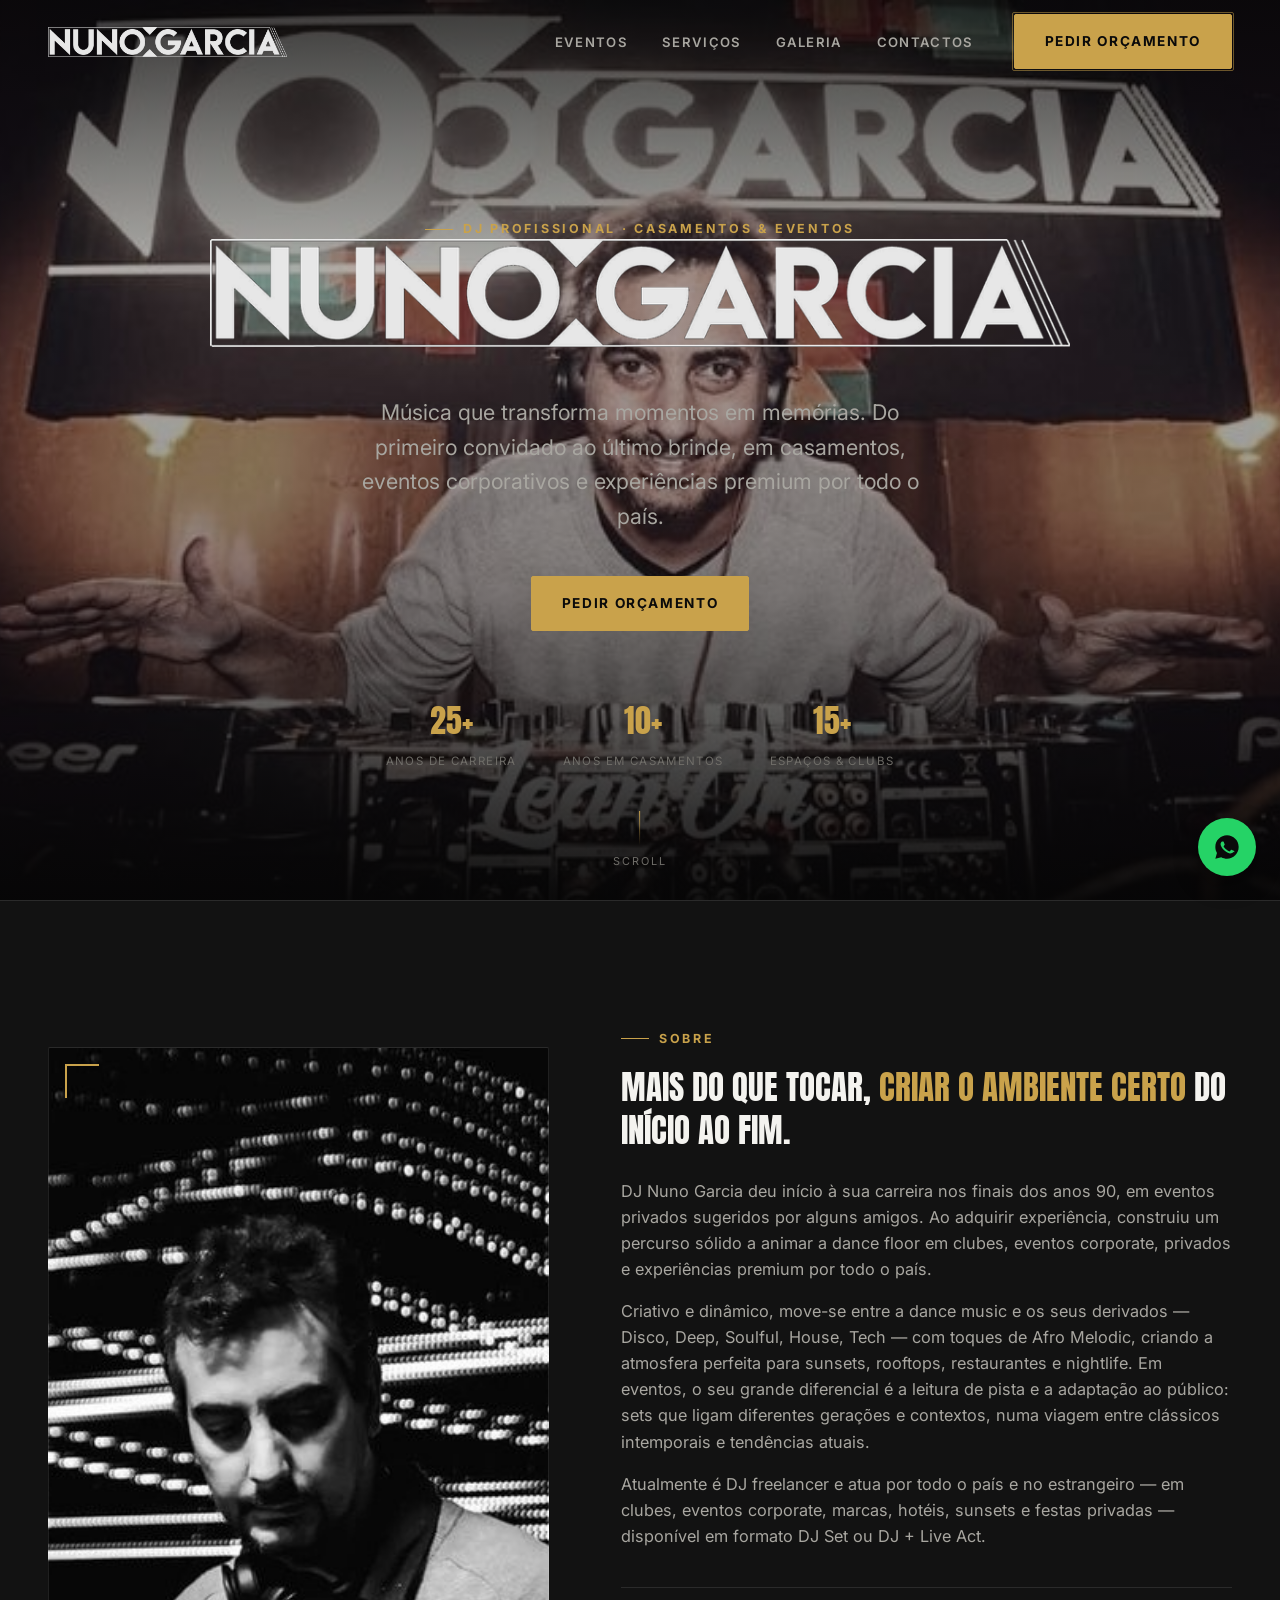
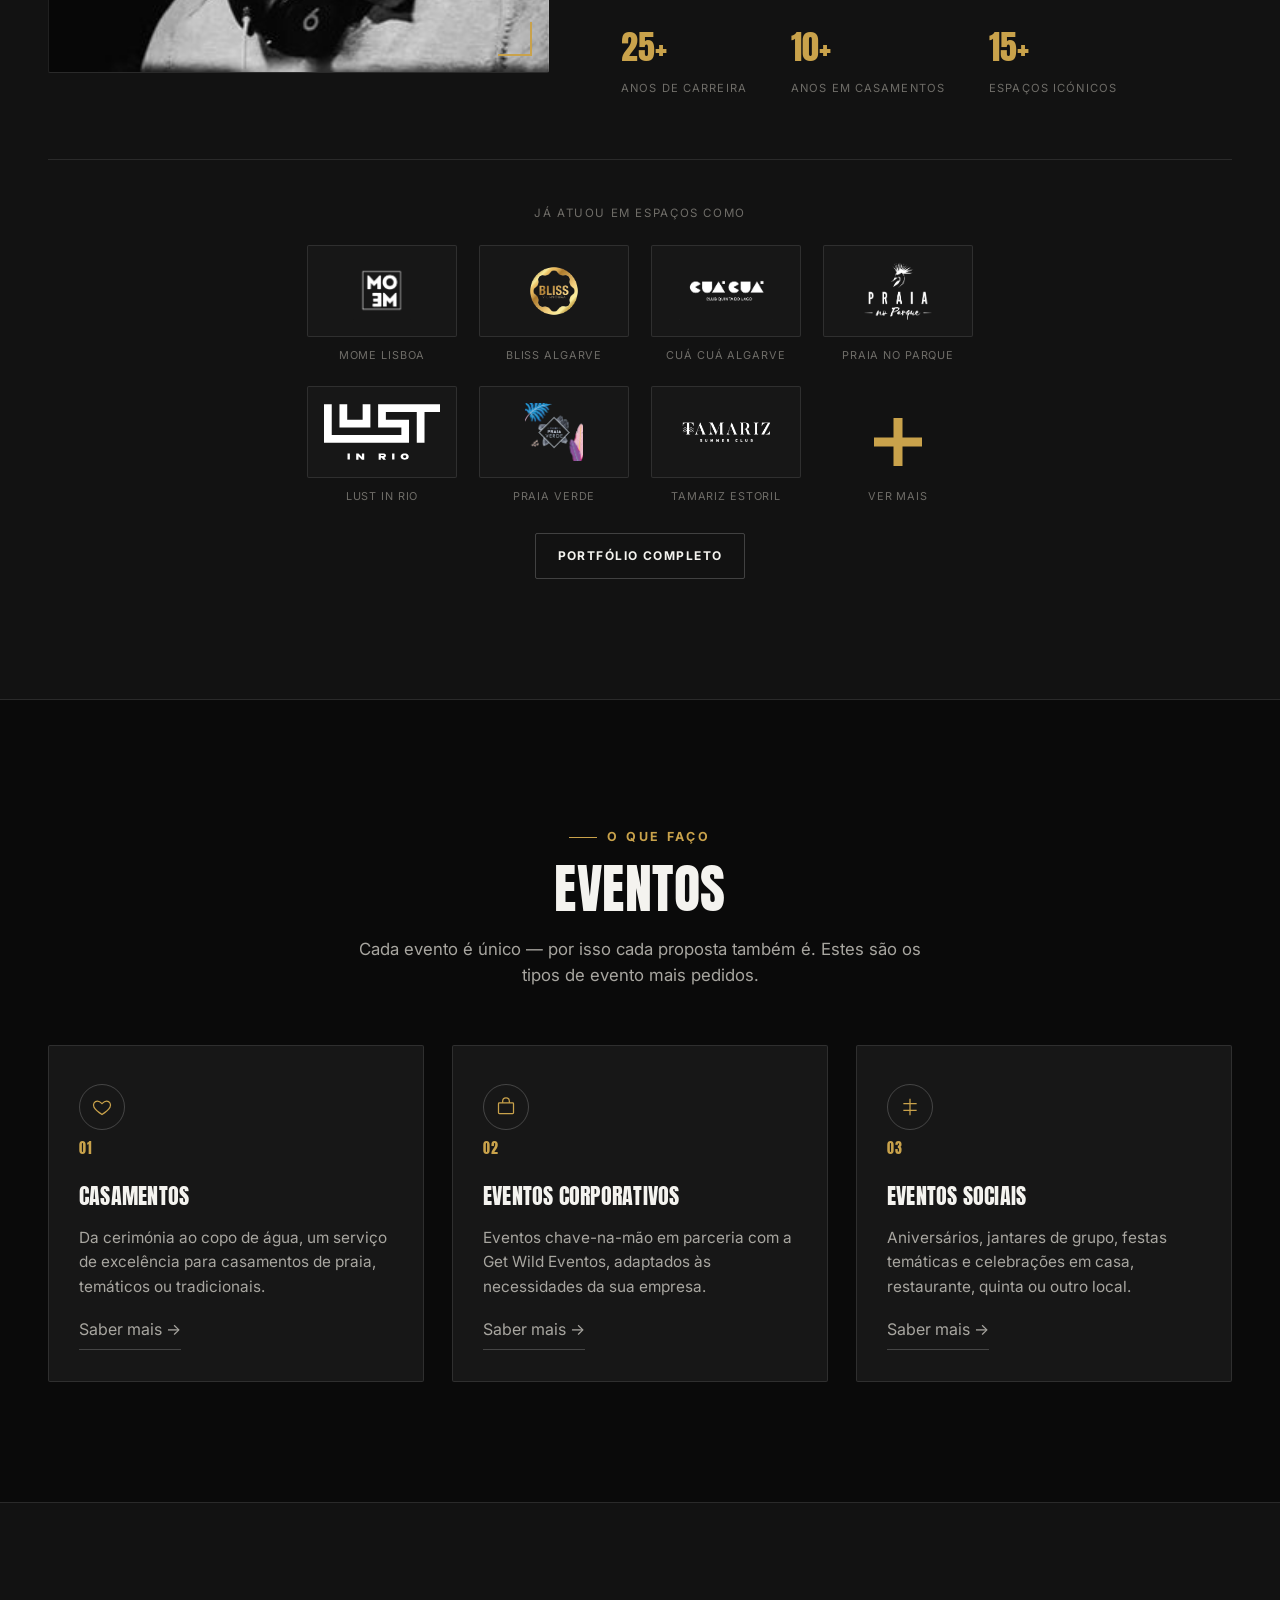
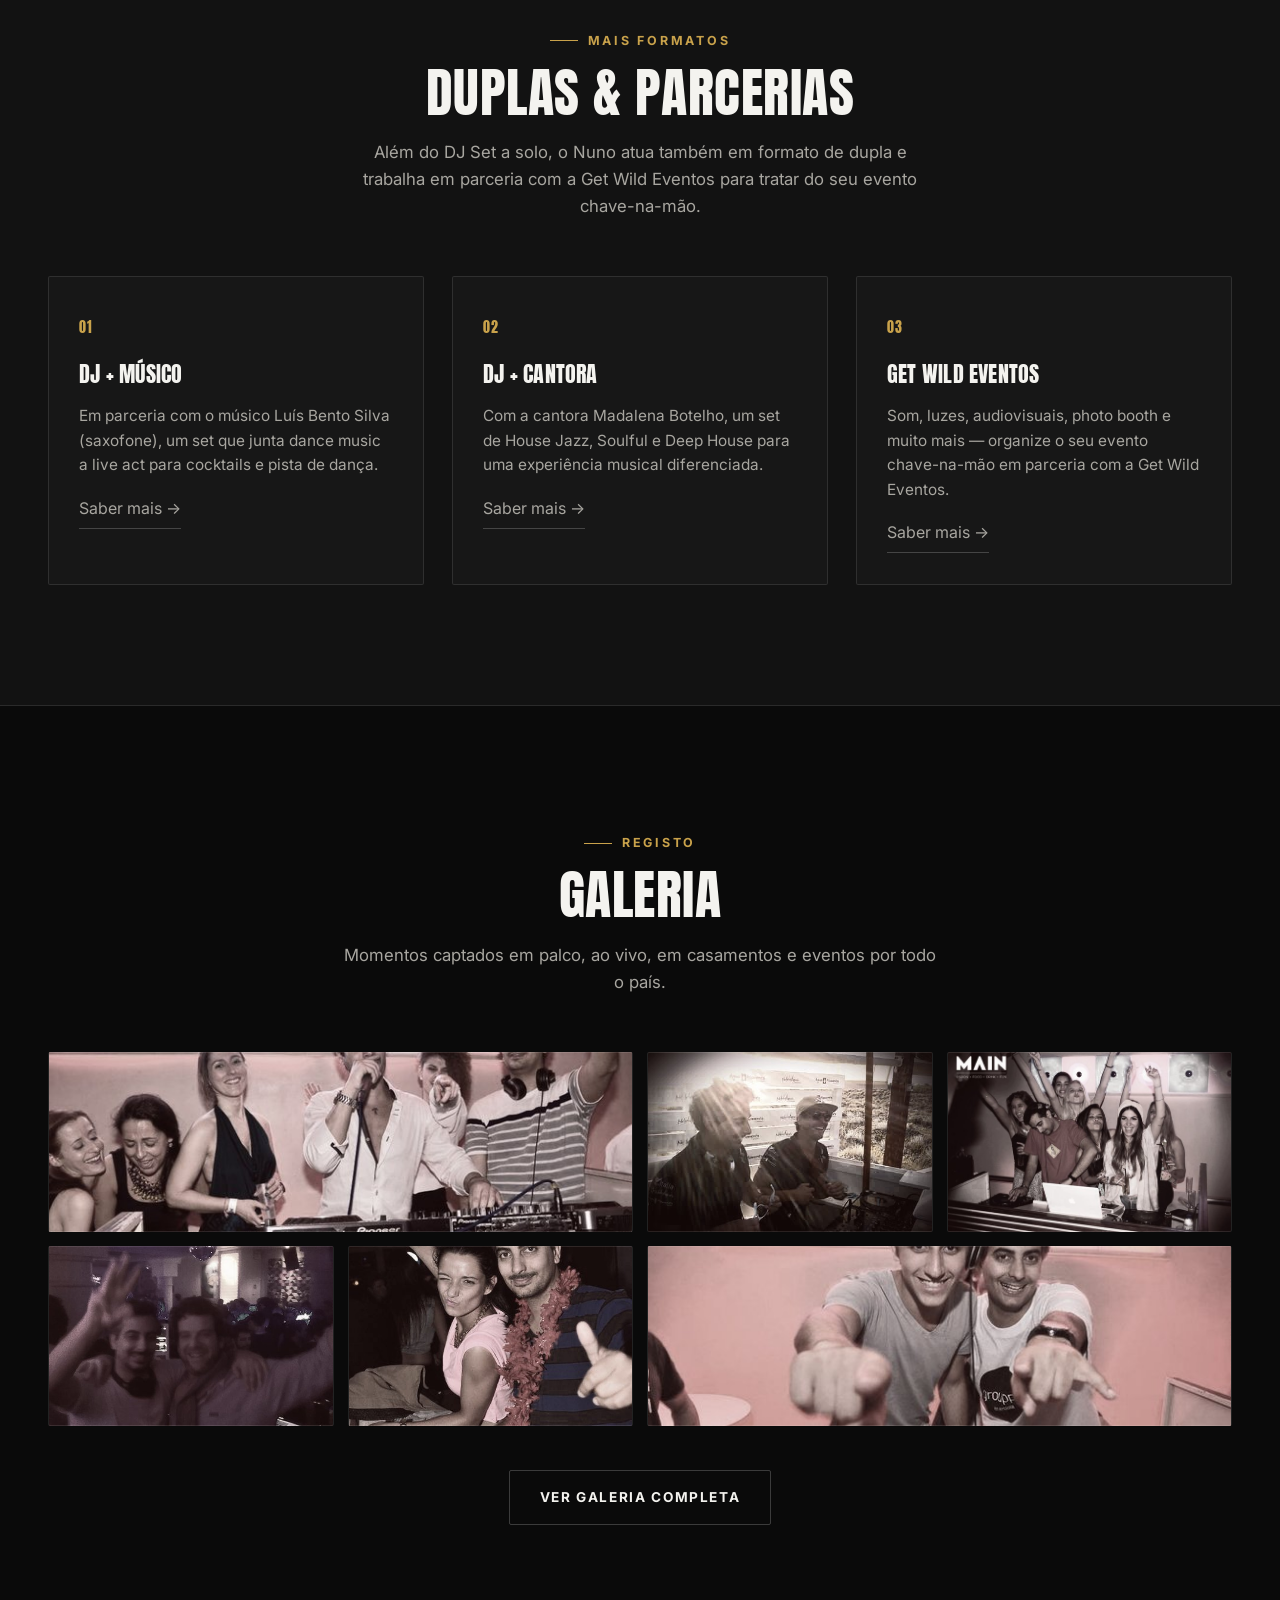
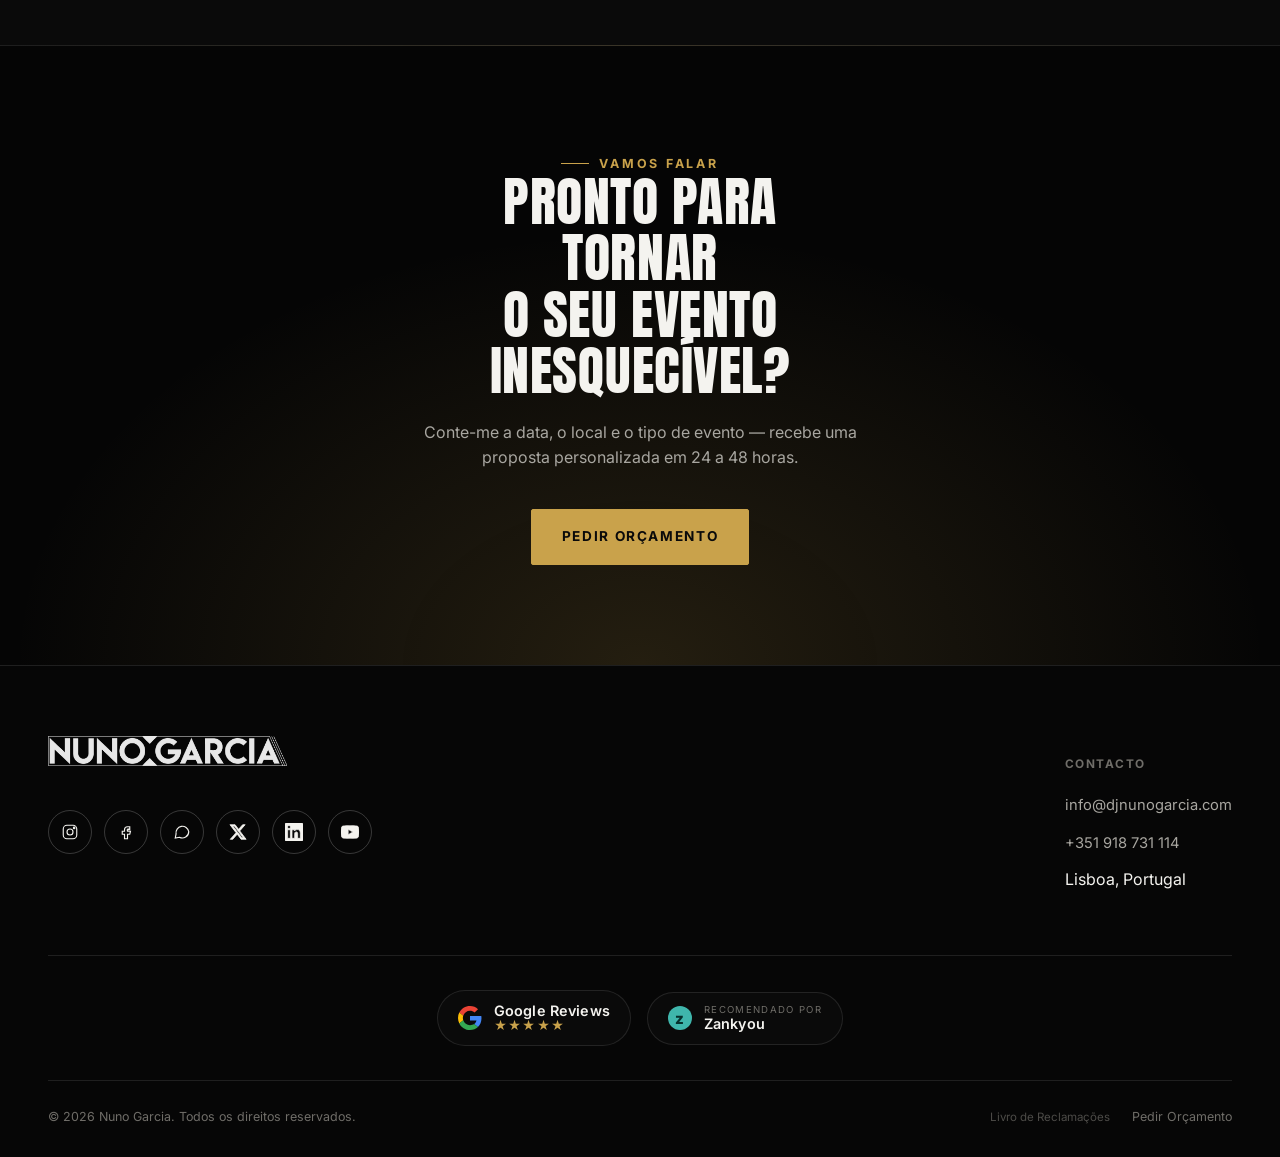
==== commit 66d77c19: "Fix broken photo/logo references across gallery, carousels and portfolio Production referenced dozen" ====
--- a/index.html
+++ b/index.html
@@ -172,12 +172,12 @@
         <p class="section-sub">Momentos captados em palco, ao vivo, em casamentos e eventos por todo o país.</p>
       </div>
       <div class="gallery-grid reveal" style="grid-auto-rows:180px;">
-        <div class="gallery-item wide ph-bg" style="--photo:url('/images/fotos/galeria/kapital-lisboa.jpg')"><div class="gi-label">Kapital Lisboa</div></div>
-        <div class="gallery-item ph-bg" style="--photo:url('/images/fotos/galeria/tamariz-estoril.jpg')"><div class="gi-label">Tamariz Estoril</div></div>
-        <div class="gallery-item ph-bg" style="--photo:url('/images/fotos/galeria/bliss-algarve.jpg')"><div class="gi-label">Bliss Algarve</div></div>
-        <div class="gallery-item ph-bg" style="--photo:url('/images/fotos/galeria/main-lisboa.jpg')"><div class="gi-label">Main Lisboa</div></div>
-        <div class="gallery-item ph-bg" style="--photo:url('/images/fotos/galeria/casamento-privado-01.jpg')"><div class="gi-label">Casamento Privado</div></div>
-        <div class="gallery-item wide ph-bg" style="--photo:url('/images/fotos/galeria/paradise-garage-lisboa.jpg')"><div class="gi-label">Paradise Garage Lisboa</div></div>
+        <div class="gallery-item wide ph-bg" style="--photo:url('/images/fotos/galeria/nuno5.jpg')"><div class="gi-label">Kapital Lisboa</div></div>
+        <div class="gallery-item ph-bg" style="--photo:url('/images/fotos/galeria/nuno6.jpg')"><div class="gi-label">Tamariz Estoril</div></div>
+        <div class="gallery-item ph-bg" style="--photo:url('/images/fotos/galeria/nuno8.jpg')"><div class="gi-label">Bliss Algarve</div></div>
+        <div class="gallery-item ph-bg" style="--photo:url('/images/fotos/galeria/nuno9.jpg')"><div class="gi-label">Main Lisboa</div></div>
+        <div class="gallery-item ph-bg" style="--photo:url('/images/fotos/galeria/nuno10.jpg')"><div class="gi-label">Casamento Privado</div></div>
+        <div class="gallery-item wide ph-bg" style="--photo:url('/images/fotos/galeria/nuno11.jpg')"><div class="gi-label">Paradise Garage Lisboa</div></div>
       </div>
       <div class="text-center reveal" style="margin-top:44px;">
         <a href="galeria.html" class="btn btn-outline">Ver Galeria Completa</a>
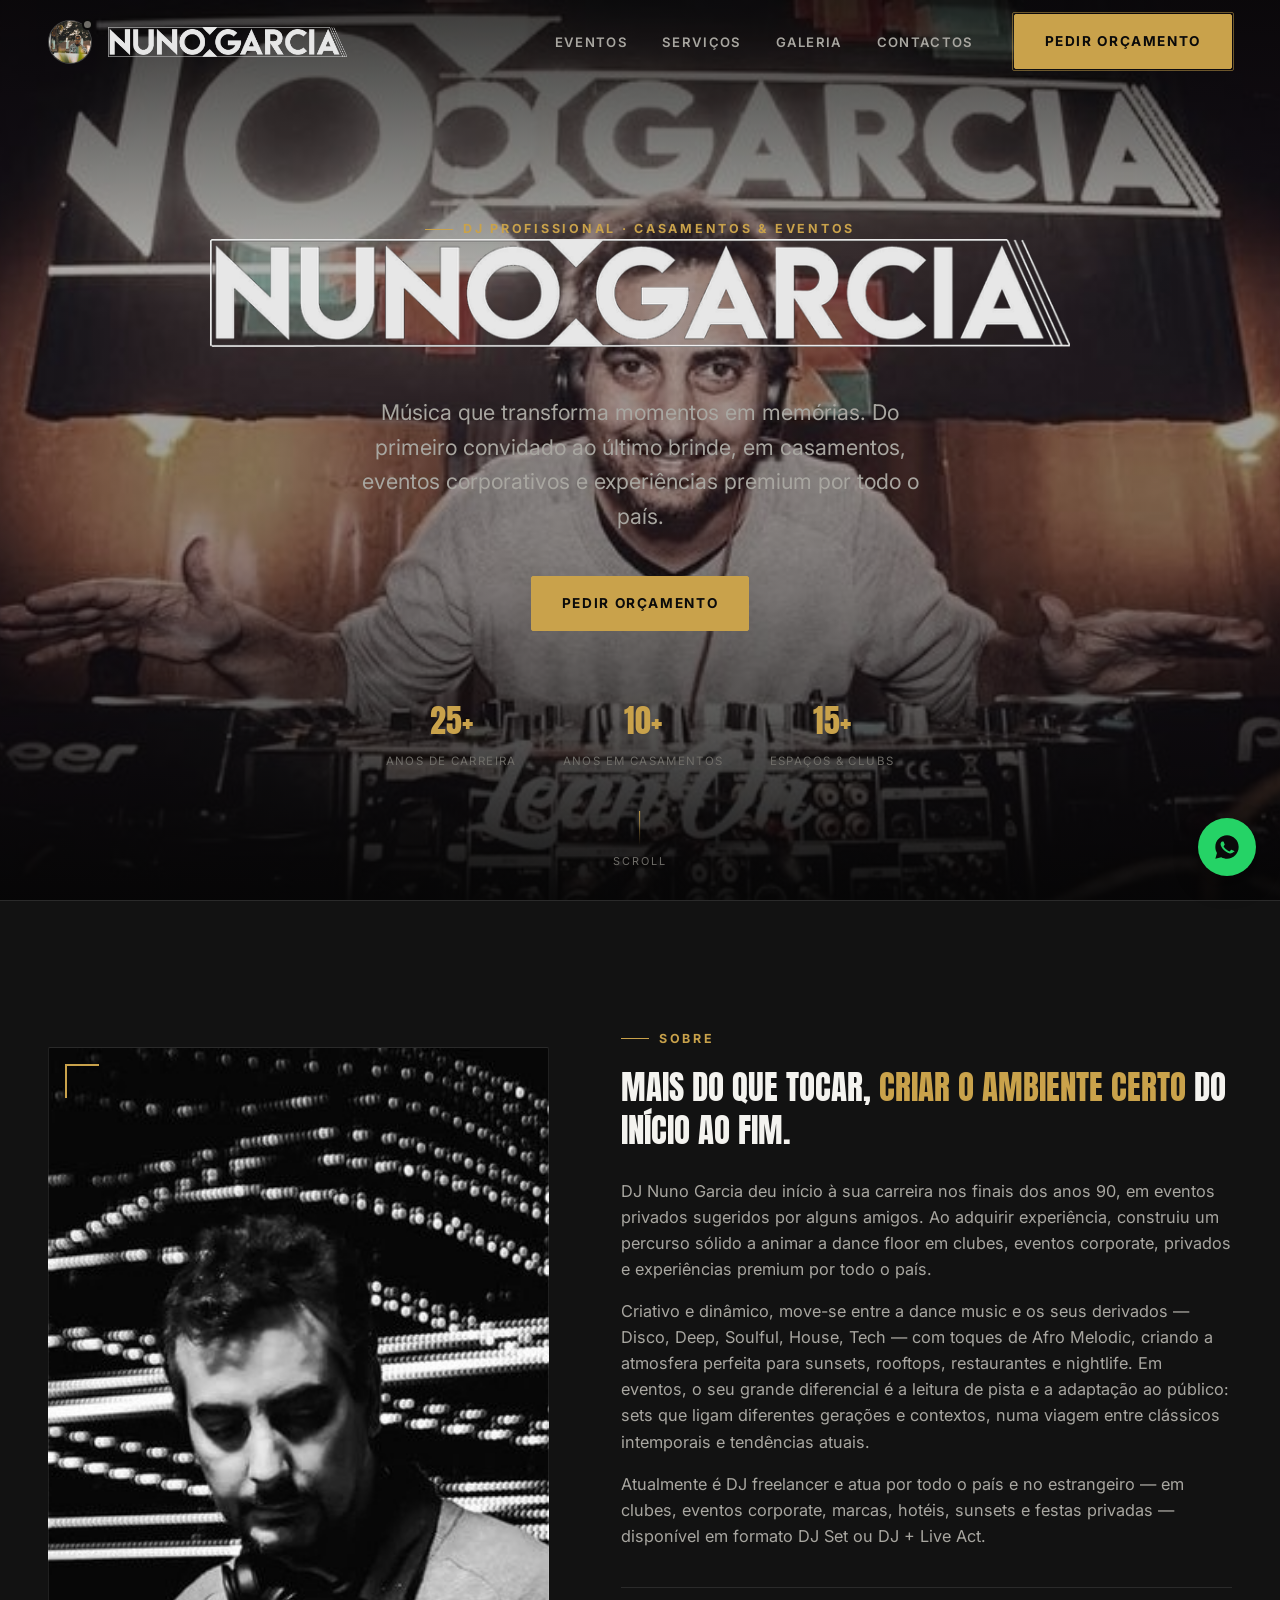
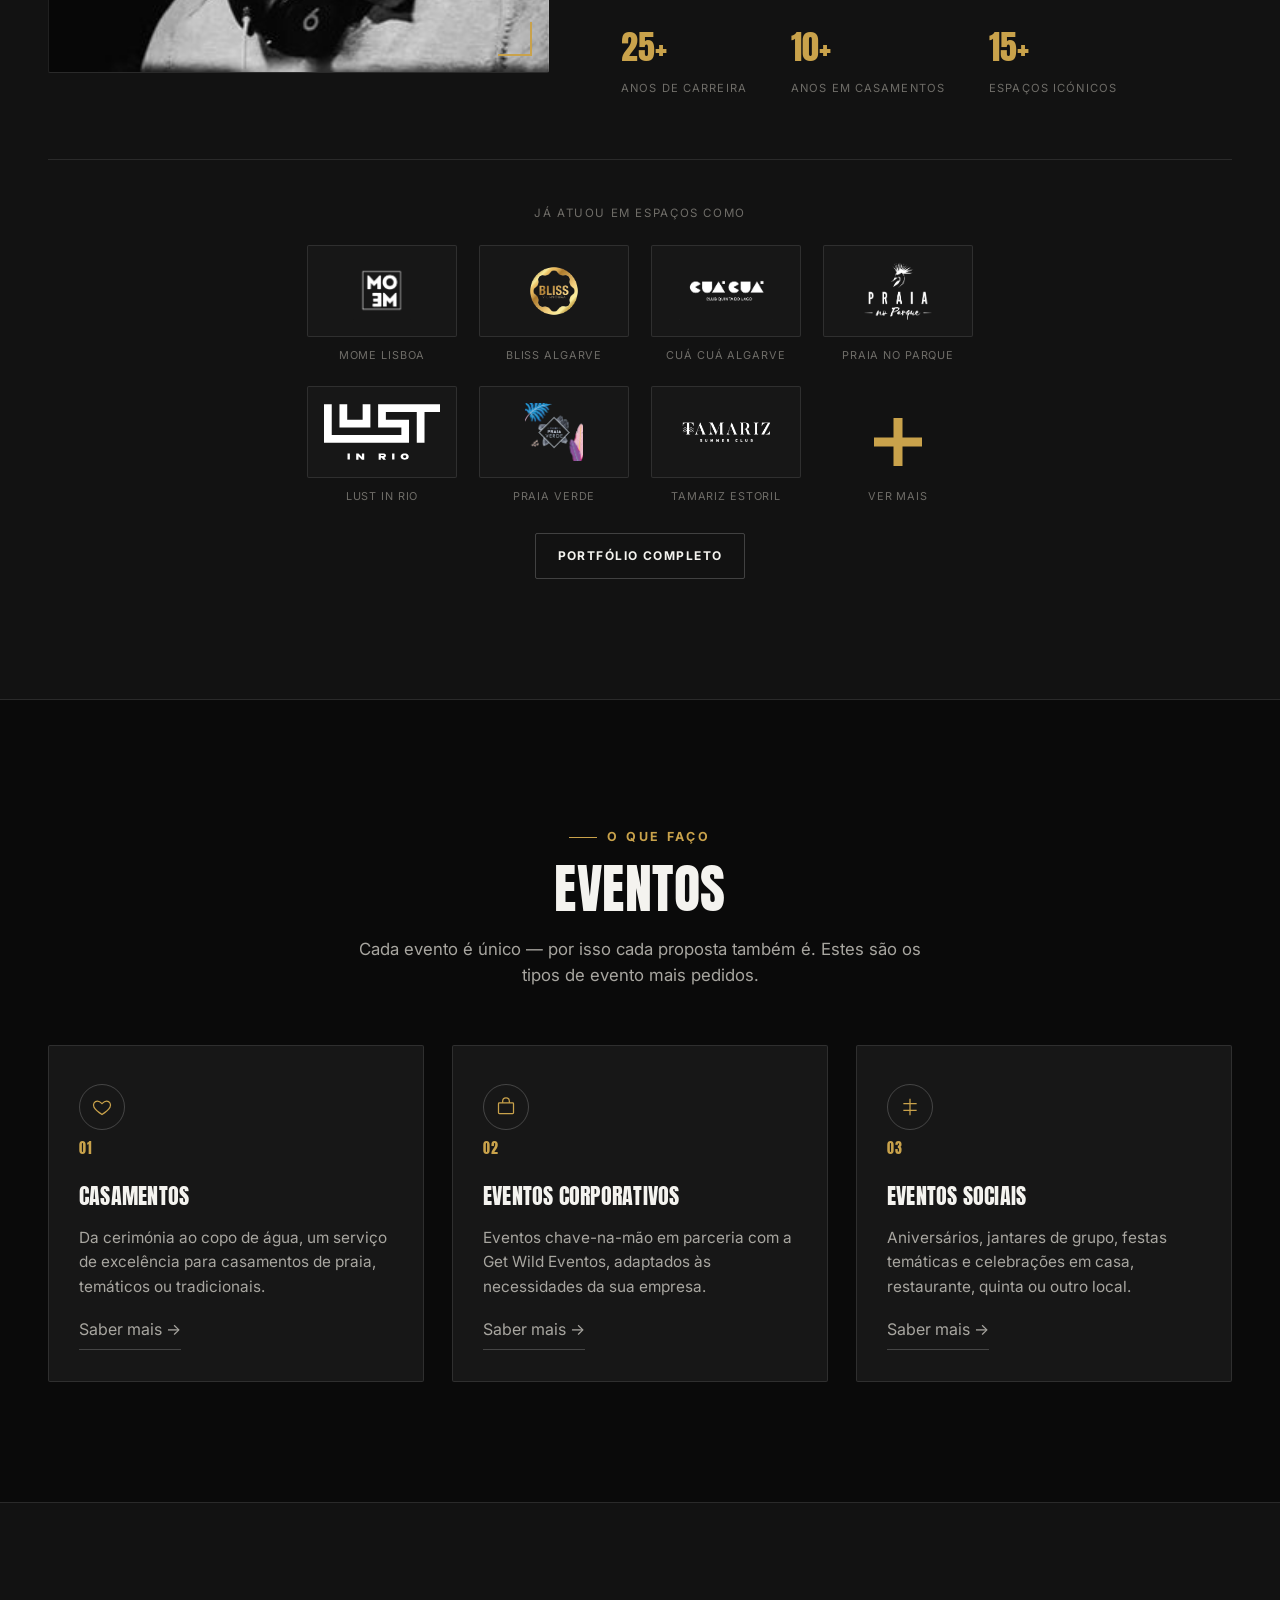
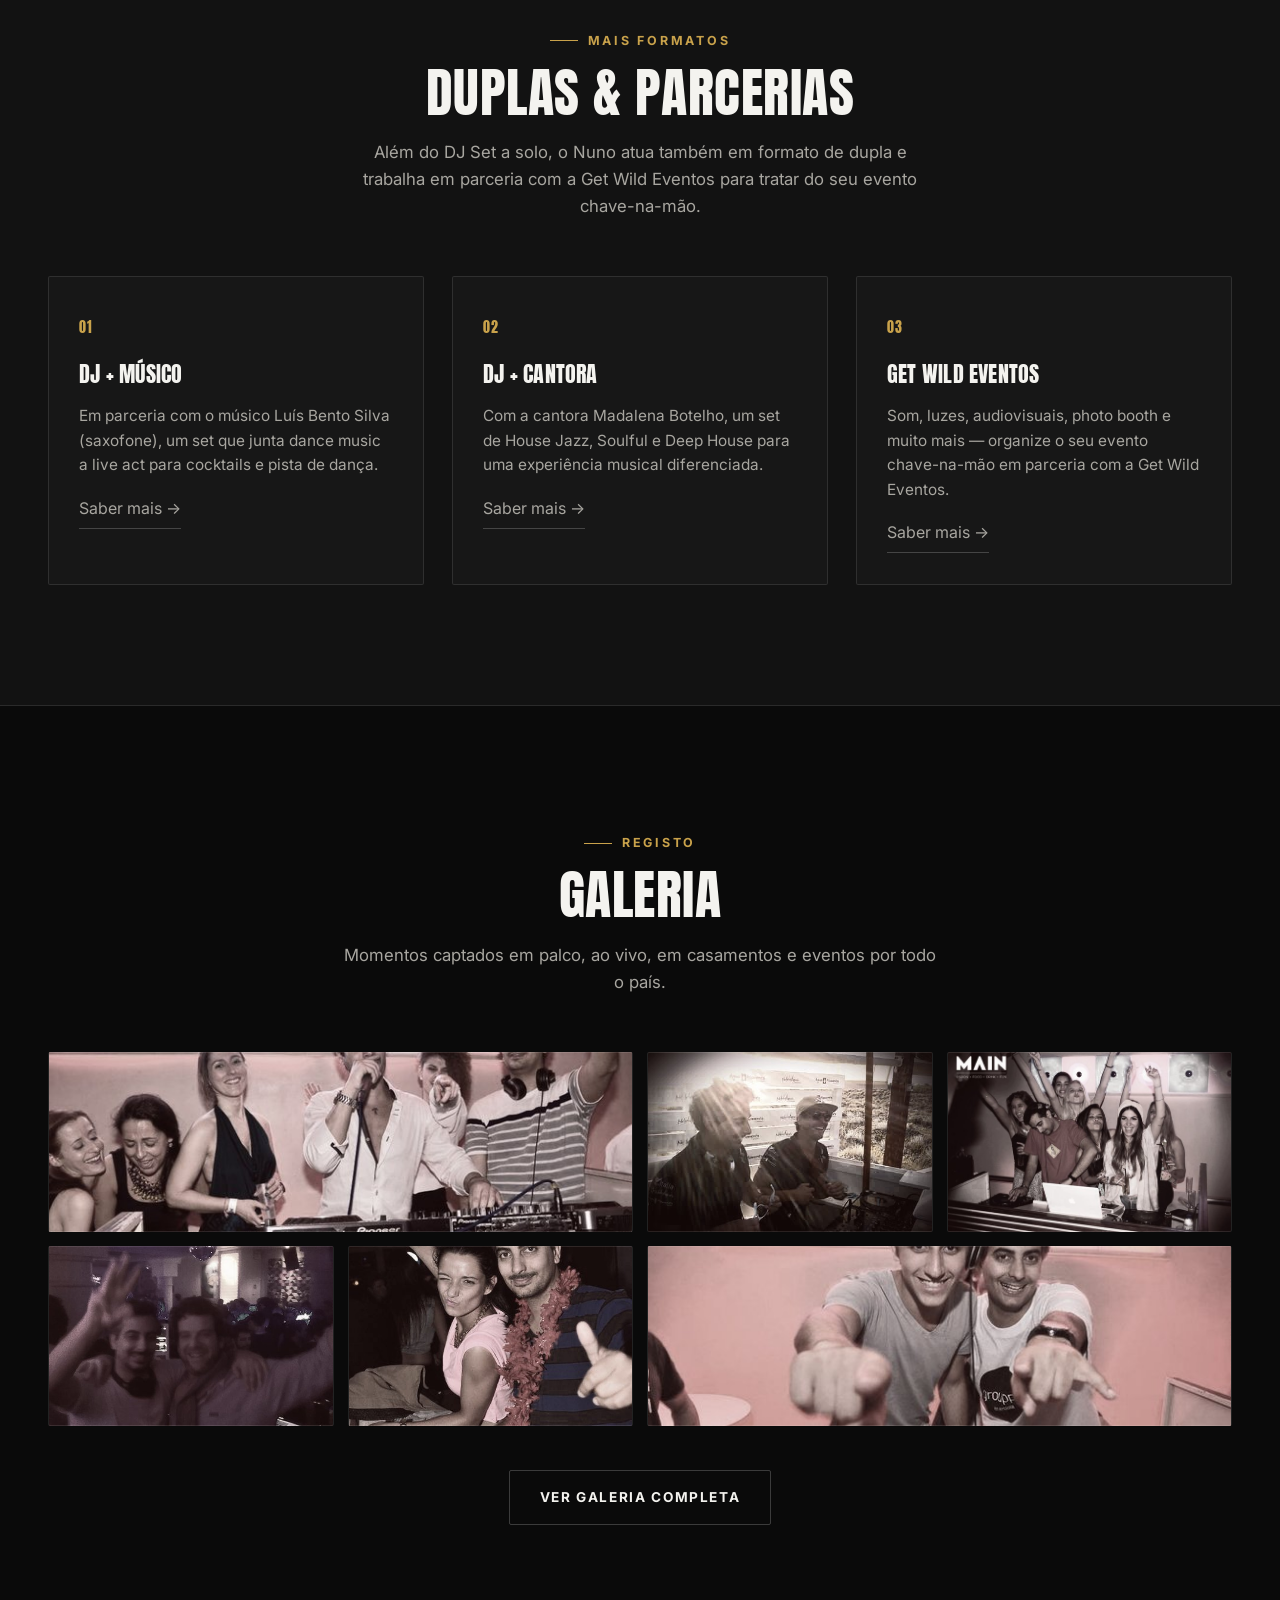
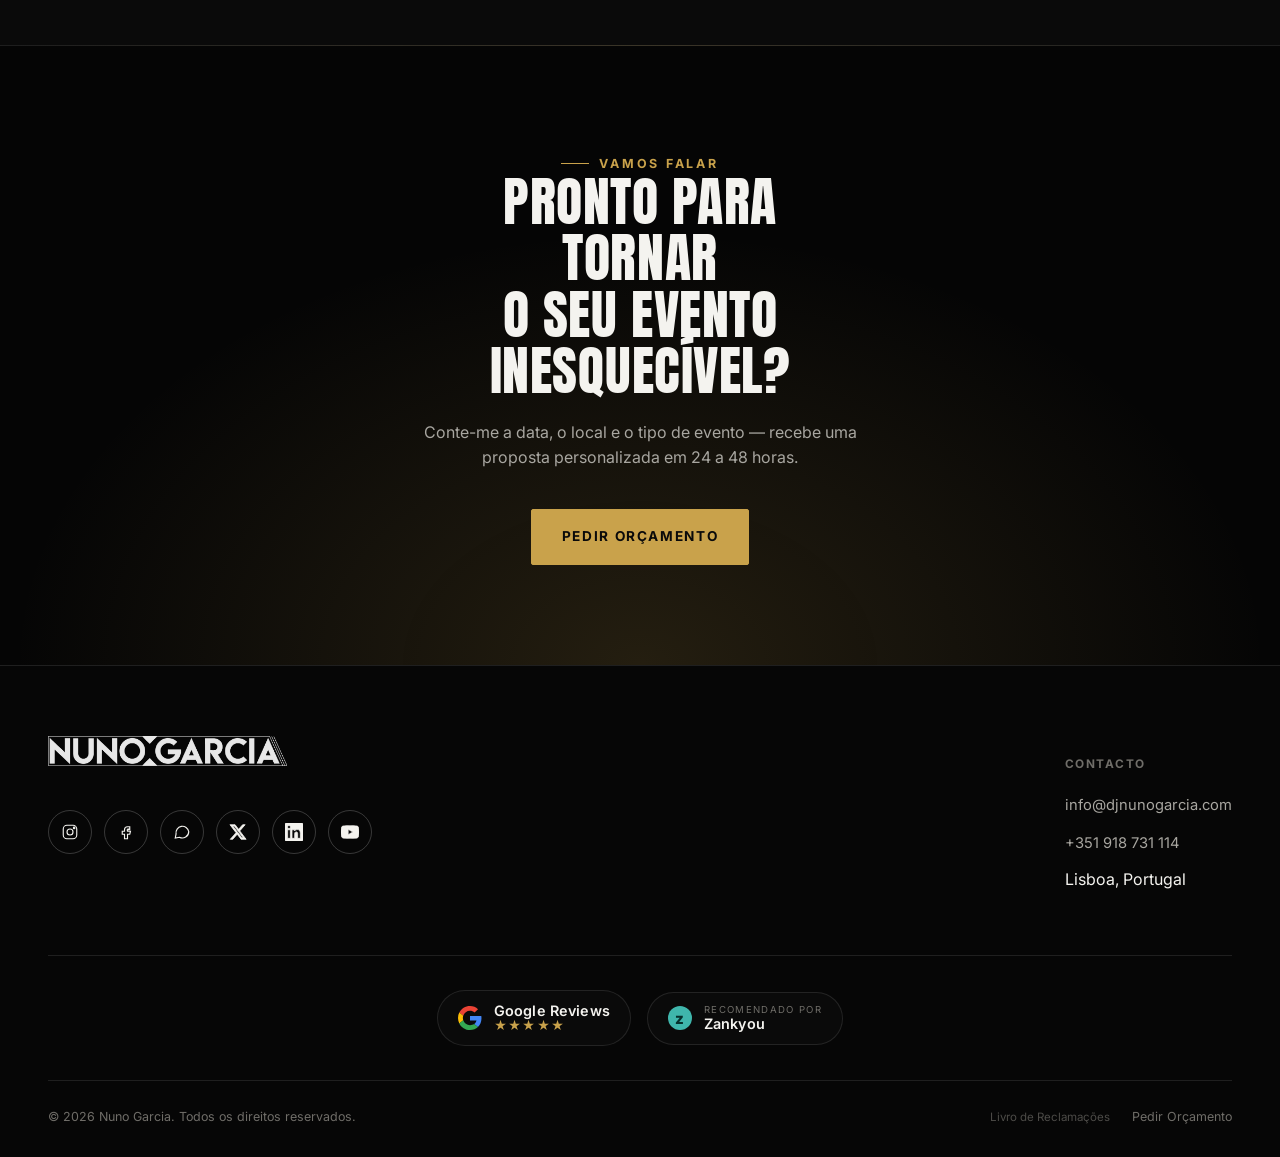
==== commit cf59ad16: "Fix mini-player icon toggling, panel position, and add a mute button - Root cause of the play/pause " ====
--- a/index.html
+++ b/index.html
@@ -11,7 +11,50 @@
 
 <header class="site-header">
   <div class="container">
-    <a href="index.html" class="logo"><img src="/images/logos/nuno-garcia-wordmark.png" alt="Nuno Garcia" class="logo-img"></a>
+    <div class="header-start">
+      <div class="mini-player" id="mini-player" hidden>
+        <button type="button" class="mp-toggle" id="mpToggle" aria-label="Abrir leitor de música" aria-expanded="false">
+          <img class="mp-toggle-cover" id="mpToggleCover" src="/images/audio-cover-placeholder.svg" alt="">
+          <span class="mp-toggle-dot"></span>
+        </button>
+        <div class="mp-panel" id="mpPanel">
+          <div class="mp-row">
+            <img class="mp-cover" id="mpCover" src="/images/audio-cover-placeholder.svg" alt="">
+            <div class="mp-info">
+              <strong class="mp-title" id="mpTitle">—</strong>
+              <span class="mp-artist">Nuno Garcia</span>
+            </div>
+            <div class="mp-controls">
+              <button type="button" class="mp-btn" data-mp="prev" aria-label="Faixa anterior">
+                <svg viewBox="0 0 24 24" fill="currentColor"><path d="M6 6h2v12H6zm3.5 6 8.5 6V6z"/></svg>
+              </button>
+              <button type="button" class="mp-btn mp-btn-play" data-mp="playpause" aria-label="Reproduzir">
+                <svg id="mpIconPlay" viewBox="0 0 24 24" fill="currentColor"><path d="M8 5v14l11-7z"/></svg>
+                <svg id="mpIconPause" viewBox="0 0 24 24" fill="currentColor" hidden><path d="M6 19h4V5H6v14zm8-14v14h4V5h-4z"/></svg>
+              </button>
+              <button type="button" class="mp-btn" data-mp="next" aria-label="Faixa seguinte">
+                <svg viewBox="0 0 24 24" fill="currentColor"><path d="M6 18l8.5-6L6 6v12zM16 6v12h2V6z"/></svg>
+              </button>
+            </div>
+            <div class="mp-volume">
+              <button type="button" class="mp-vol-btn" data-mp="mute" aria-label="Silenciar">
+                <svg id="mpIconVolUp" class="mp-vol-icon" viewBox="0 0 24 24" fill="currentColor"><path d="M3 9v6h4l5 5V4L7 9H3z"/></svg>
+                <svg id="mpIconVolMute" class="mp-vol-icon" viewBox="0 0 24 24" fill="currentColor" hidden><path d="M3 9v6h4l5 5V4L7 9H3zm12.7 3L14 10.7 15.3 12 14 13.3 15.3 14.6 17 12.9l1.7 1.7 1.3-1.3-1.7-1.7L20 10l-1.3-1.3z"/></svg>
+              </button>
+              <input type="range" class="mp-vol-slider" id="mpVolume" min="0" max="1" step="0.01" value="0.8" aria-label="Volume">
+            </div>
+            <button type="button" class="mp-close" data-mp="close" aria-label="Fechar leitor">✕</button>
+          </div>
+          <div class="mp-seek-row">
+            <span class="mp-time" id="mpCurrentTime">0:00</span>
+            <input type="range" class="mp-seek" id="mpSeek" min="0" max="1000" value="0" aria-label="Progresso">
+            <span class="mp-time" id="mpDuration">0:00</span>
+          </div>
+        </div>
+        <audio id="mpAudio" preload="metadata"></audio>
+      </div>
+      <a href="index.html" class="logo"><img src="/images/logos/nuno-garcia-wordmark.png" alt="Nuno Garcia" class="logo-img"></a>
+    </div>
 
     <nav class="nav-primary">
       <ul class="nav-links">
@@ -259,5 +302,6 @@
 </div>
 
 <script src="js/main.js"></script>
+<script src="js/player.js"></script>
 </body>
 </html>
--- a/css/style.css
+++ b/css/style.css
@@ -296,6 +296,148 @@
 }
 
 /* ==========================================================================
+   Mini-player (header, PC only for now — mobile gets its own pass later)
+   ========================================================================== */
+.header-start{ display: flex; align-items: center; gap: 16px; }
+
+.mini-player{ position: relative; display: flex; align-items: center; }
+.mini-player[hidden]{ display: none !important; }
+@media (max-width: 900px){
+  .mini-player{ display: none !important; }
+}
+/* Chromium (and others) don't apply the UA [hidden] rule to inline <svg>
+   elements, so the play/pause and volume/mute icon swaps need this spelled
+   out explicitly or both icons stay visible at once. */
+.mini-player svg[hidden]{ display: none !important; }
+
+.mp-toggle{
+  width: 44px;
+  height: 44px;
+  border-radius: 50%;
+  padding: 0;
+  border: 1px solid var(--line-strong);
+  background: var(--surface-solid);
+  position: relative;
+  overflow: visible;
+  flex-shrink: 0;
+}
+.mp-toggle-cover{
+  width: 100%;
+  height: 100%;
+  border-radius: 50%;
+  object-fit: cover;
+}
+.mp-toggle-dot{
+  position: absolute;
+  top: -2px; right: -2px;
+  width: 11px; height: 11px;
+  border-radius: 50%;
+  background: var(--text-faint);
+  border: 2px solid var(--bg);
+  transition: background .2s;
+}
+.mini-player.is-playing .mp-toggle-dot{
+  background: var(--accent-bright);
+  box-shadow: 0 0 8px rgba(232,200,118,.7);
+}
+.mini-player.is-open .mp-toggle{ display: none; }
+
+.mp-panel{
+  display: none;
+  position: absolute;
+  top: calc(100% + 10px);
+  left: 0;
+  z-index: 50;
+  width: 440px;
+  flex-direction: column;
+  gap: 8px;
+  padding: 12px 16px;
+  border-radius: 16px;
+  border: 1px solid var(--line);
+  background: rgba(20,20,20,.97);
+  backdrop-filter: blur(12px);
+  -webkit-backdrop-filter: blur(12px);
+  box-shadow: 0 12px 32px rgba(0,0,0,.5);
+}
+.mini-player.is-open .mp-panel{ display: flex; }
+
+.mp-row{ display: flex; align-items: center; gap: 10px; }
+.mp-cover{ width: 46px; height: 46px; border-radius: 8px; object-fit: cover; flex-shrink: 0; }
+.mp-info{ min-width: 0; flex: 1 1 auto; display: flex; flex-direction: column; }
+.mp-title, .mp-artist{ white-space: nowrap; overflow: hidden; text-overflow: ellipsis; }
+.mp-title{ font-size: .82rem; font-weight: 700; }
+.mp-artist{ font-size: .72rem; color: var(--text-muted); }
+
+.mp-controls{ display: flex; align-items: center; gap: 2px; flex-shrink: 0; }
+.mp-btn{
+  width: 28px; height: 28px;
+  display: flex; align-items: center; justify-content: center;
+  background: transparent; border: none; border-radius: 50%;
+  color: var(--text-muted);
+}
+.mp-btn:hover{ color: var(--text); }
+.mp-btn svg{ width: 16px; height: 16px; }
+.mp-btn-play{
+  width: 34px; height: 34px;
+  background: var(--surface-solid);
+  border: 1px solid var(--line-strong);
+  color: var(--text);
+}
+.mp-btn-play svg{ width: 18px; height: 18px; }
+
+.mp-volume{ display: flex; align-items: center; gap: 6px; flex-shrink: 0; }
+.mp-vol-btn{
+  width: 22px; height: 22px;
+  display: flex; align-items: center; justify-content: center;
+  background: transparent; border: none; border-radius: 50%;
+  color: var(--text-faint);
+  flex-shrink: 0;
+}
+.mp-vol-btn:hover{ color: var(--text); }
+.mp-vol-icon{ width: 15px; height: 15px; }
+.mp-vol-slider{ width: 56px; }
+
+.mp-close{
+  width: 22px; height: 22px;
+  display: flex; align-items: center; justify-content: center;
+  background: transparent; border: none;
+  color: var(--text-faint);
+  font-size: .85rem;
+  flex-shrink: 0;
+}
+.mp-close:hover{ color: var(--text); }
+
+.mp-seek-row{ display: flex; align-items: center; gap: 8px; }
+.mp-time{ font-size: .68rem; color: var(--text-faint); font-variant-numeric: tabular-nums; flex-shrink: 0; }
+.mp-seek{ flex: 1 1 auto; }
+
+.mini-player input[type="range"]{
+  -webkit-appearance: none;
+  appearance: none;
+  height: 4px;
+  border-radius: 2px;
+  background: rgba(255,255,255,.15);
+  outline: none;
+}
+.mp-seek{
+  background: linear-gradient(to right, var(--accent) var(--mp-fill, 0%), rgba(255,255,255,.15) var(--mp-fill, 0%));
+}
+.mini-player input[type="range"]::-webkit-slider-thumb{
+  -webkit-appearance: none;
+  width: 11px; height: 11px;
+  border-radius: 50%;
+  background: var(--text);
+  cursor: pointer;
+}
+.mini-player input[type="range"]::-moz-range-thumb{
+  width: 11px; height: 11px;
+  border: none;
+  border-radius: 50%;
+  background: var(--text);
+  cursor: pointer;
+}
+
+/* ==========================================================================
    Hero
    ========================================================================== */
 .hero{
@@ -589,6 +731,9 @@
   padding: 16px;
   transition: transform .3s var(--ease), border-color .3s var(--ease), box-shadow .3s var(--ease);
 }
+/* Larger variant for tiles whose logo art needs more room to read clearly
+   (e.g. the wide Intercontinental wordmark, the compact Pestana mark). */
+.logo-row-lg .logo-tile-box{ height: 112px; padding: 8px; }
 .logo-tile-box .logo-tile-img{
   width: 100%;
   height: 100%;
@@ -780,6 +925,7 @@
   grid-auto-rows: 220px;
   gap: 14px;
 }
+.gallery-grid[hidden]{ display: none; }
 .gallery-item{
   position: relative;
   overflow: hidden;
@@ -811,6 +957,57 @@
   .gallery-grid{ grid-template-columns: 1fr; }
   .gallery-item.wide, .gallery-item.tall{ grid-column: auto; grid-row: auto; }
 }
+
+/* DJ Sets tab — YouTube video links, shown only when its own filter is
+   selected (never mixed into "Todos"). Each card/logo is a plain <a>: paste
+   the real YouTube URL into its href and it works with no other changes. */
+.djsets-grid{
+  display: grid;
+  grid-template-columns: repeat(3, 1fr);
+  grid-auto-rows: 220px;
+  gap: 14px;
+}
+@media (max-width: 900px){ .djsets-grid{ grid-template-columns: repeat(2,1fr); grid-auto-rows: 190px; } }
+@media (max-width: 520px){ .djsets-grid{ grid-template-columns: 1fr; } }
+.djset-card{
+  display: flex;
+  align-items: center;
+  justify-content: center;
+  border: 1px solid var(--line);
+  border-radius: var(--radius);
+  background-color: var(--surface-solid);
+  color: var(--text-faint);
+  font-size: .74rem;
+  letter-spacing: .08em;
+  text-transform: uppercase;
+  transition: border-color .25s var(--ease), color .25s var(--ease), transform .25s var(--ease);
+}
+.djset-card:hover{ border-color: var(--accent); color: var(--accent); transform: translateY(-2px); }
+
+.djsets-logos{
+  display: grid;
+  grid-template-columns: repeat(4, 150px);
+  justify-content: center;
+  gap: 22px;
+  margin-top: 44px;
+}
+@media (max-width: 700px){ .djsets-logos{ grid-template-columns: repeat(2, 130px); } }
+.djset-logo{
+  display: flex;
+  align-items: center;
+  justify-content: center;
+  height: 92px;
+  border: 1px solid var(--line);
+  border-radius: var(--radius);
+  background-color: var(--surface-solid);
+  color: var(--text-faint);
+  font-size: .7rem;
+  letter-spacing: .08em;
+  text-transform: uppercase;
+  transition: border-color .25s var(--ease), color .25s var(--ease), transform .25s var(--ease);
+}
+.djset-logo:hover{ border-color: var(--accent); color: var(--accent); transform: translateY(-2px); }
+.djset-logo img{ max-width: 62%; max-height: 56%; width: auto; height: auto; object-fit: contain; }
 
 /* Lightbox */
 .lightbox{
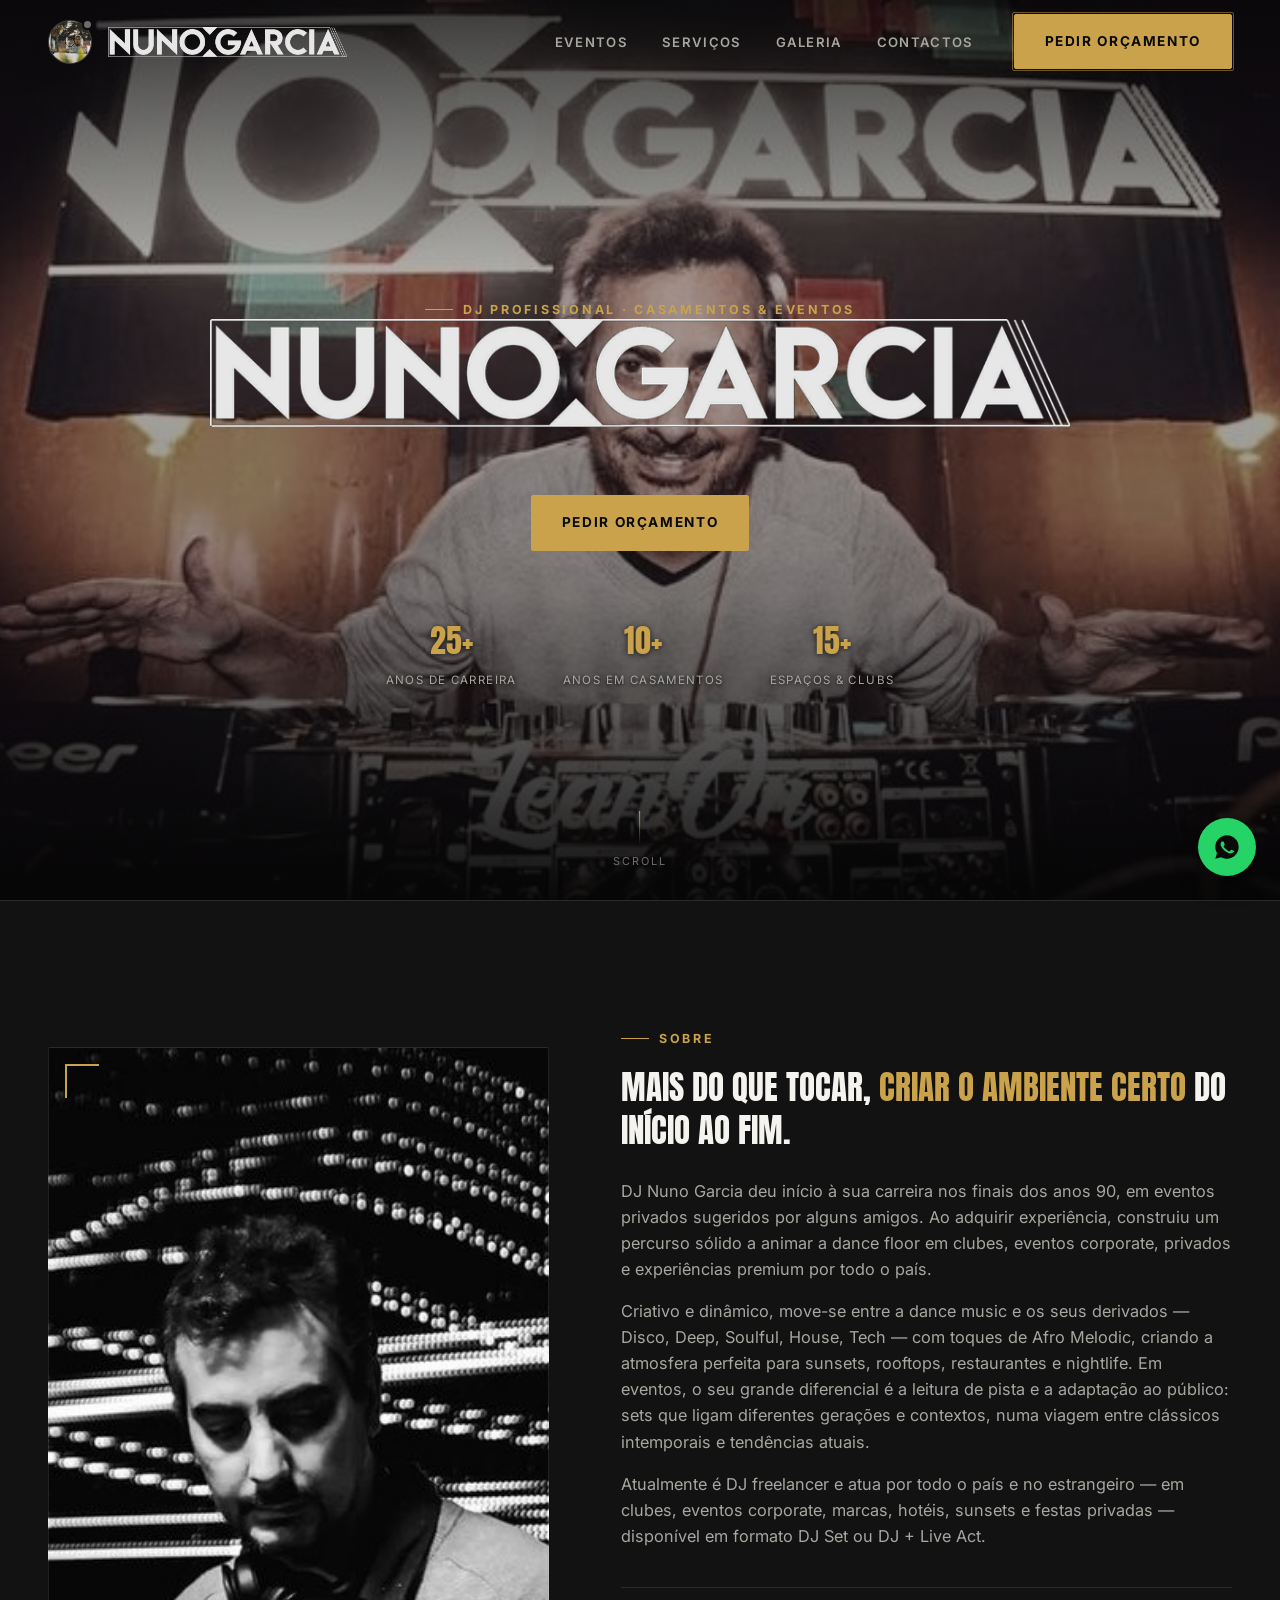
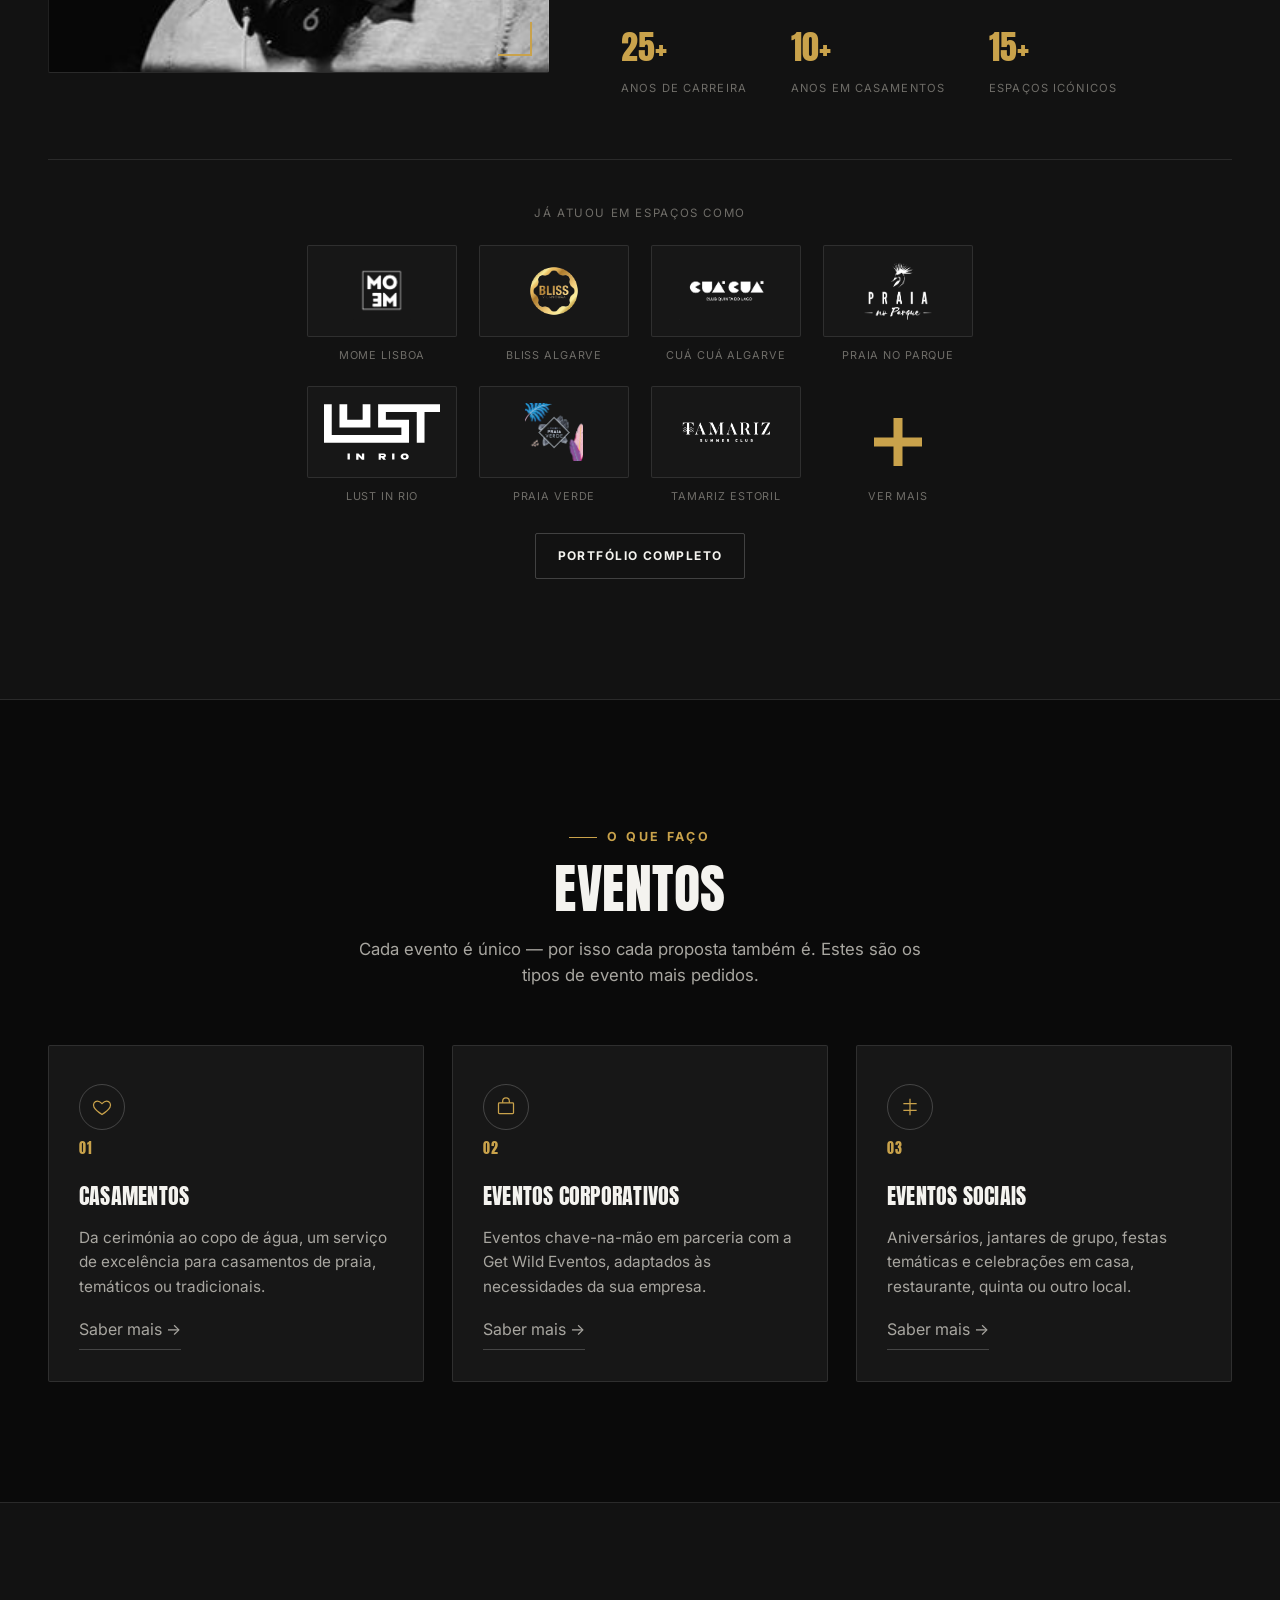
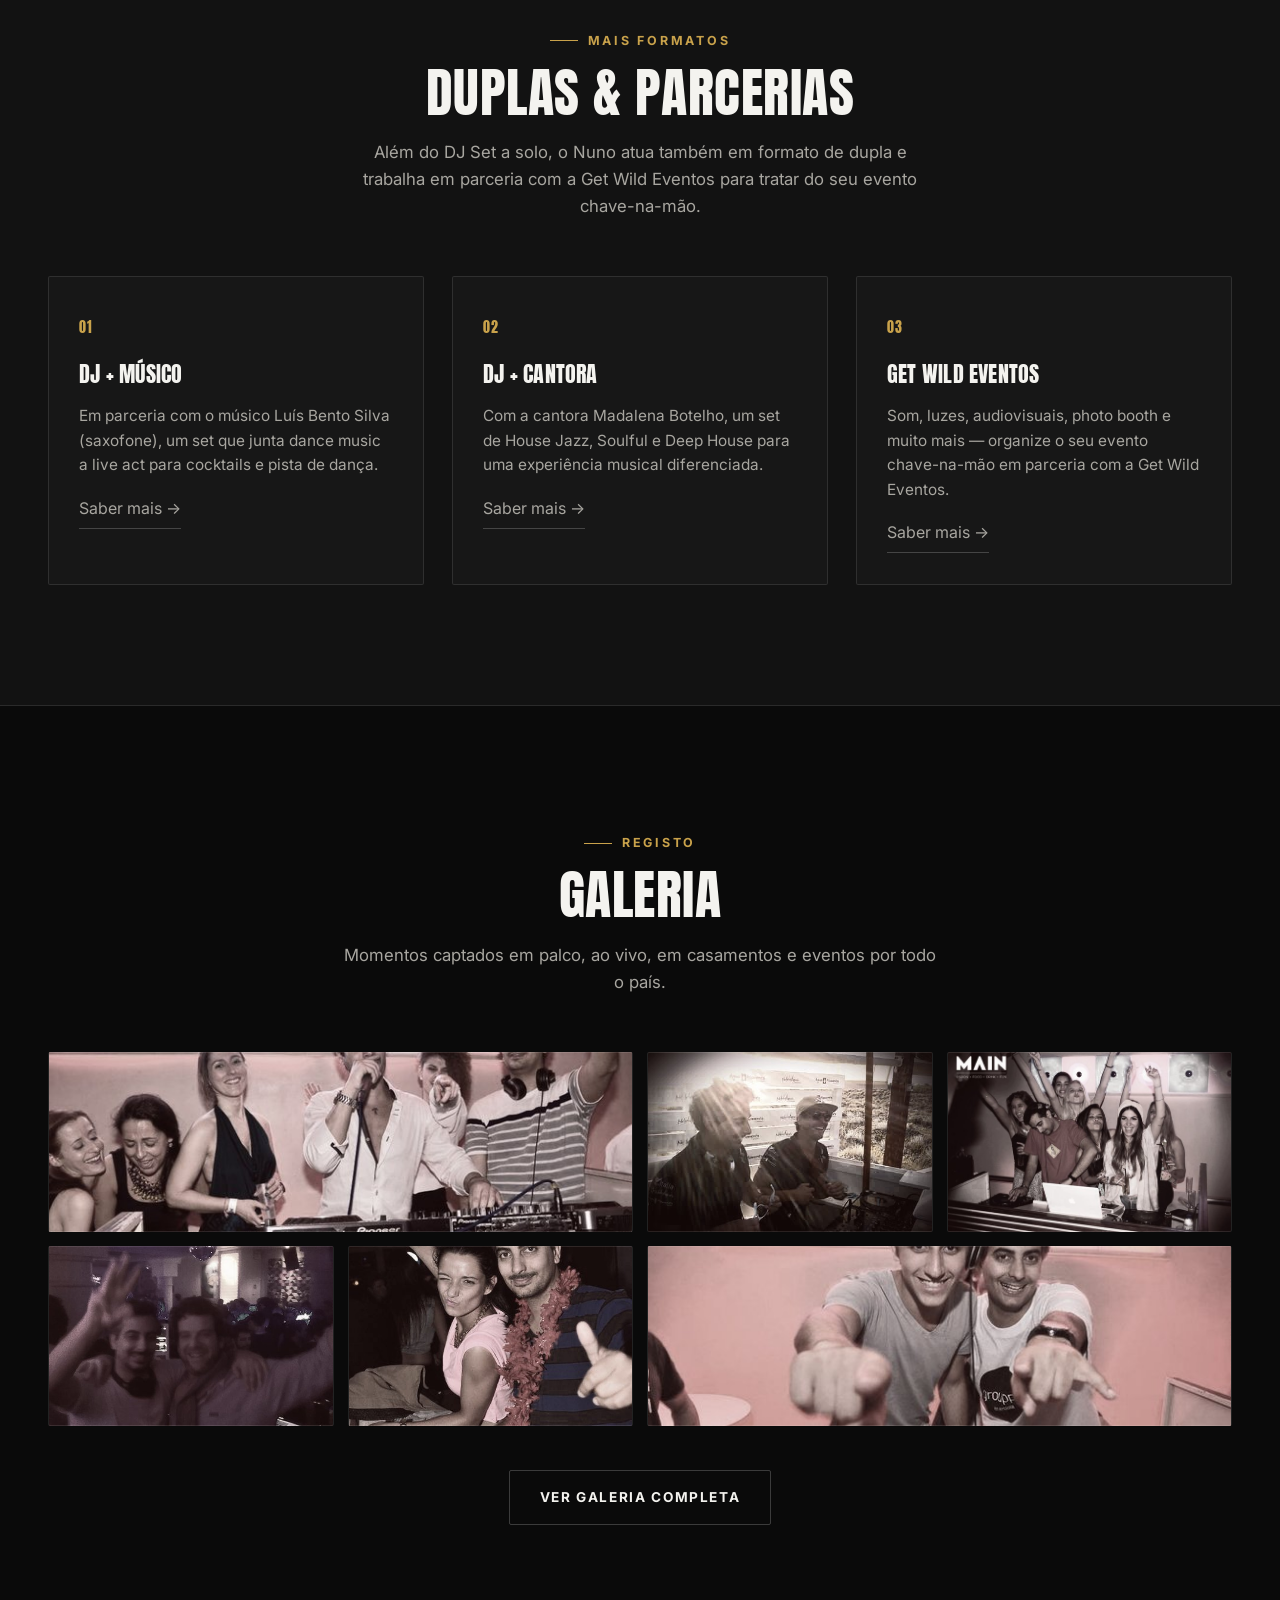
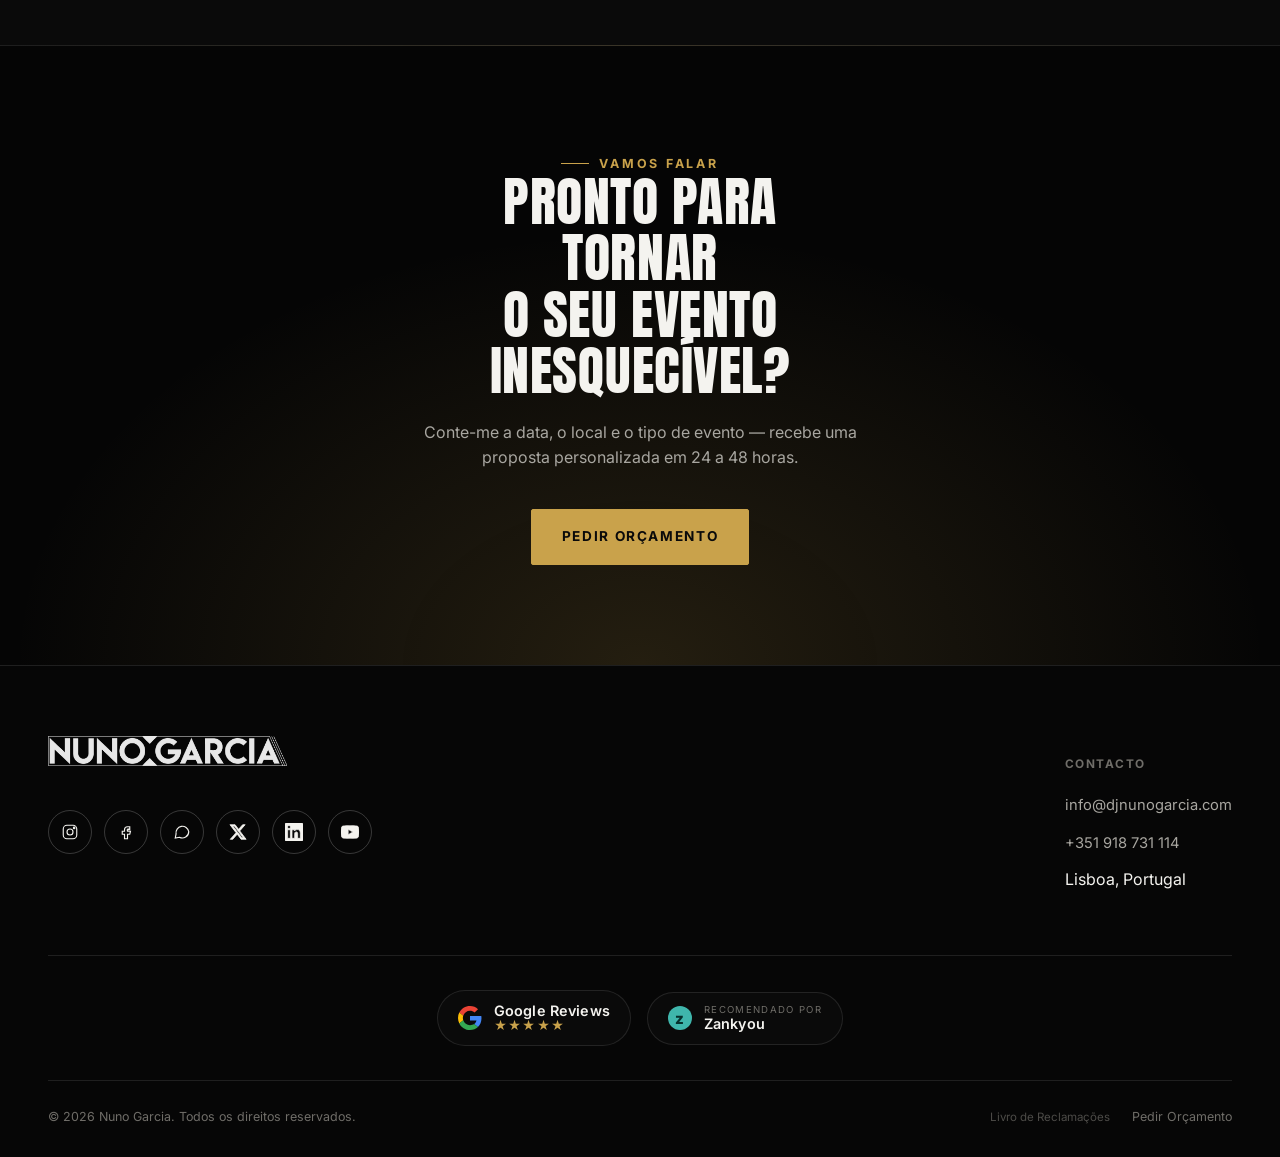
==== commit b3d1bb1e: "Fix mini-player overlap, hero stats layout, and a mobile horizontal-overflow bug on contactos.html -" ====
--- a/index.html
+++ b/index.html
@@ -83,7 +83,6 @@
     <div class="hero-content">
       <span class="eyebrow">DJ Profissional · Casamentos &amp; Eventos</span>
       <a href="index.html" class="logo logo-lg"><img src="/images/logos/nuno-garcia-wordmark.png" alt="Nuno Garcia" class="logo-img"></a>
-      <p class="hero-tagline">Música que transforma momentos em memórias. Do primeiro convidado ao último brinde, em casamentos, eventos corporativos e experiências premium por todo o país.</p>
       <div class="hero-actions">
         <a href="contactos.html#orcamento-form" class="btn btn-primary">Pedir Orçamento</a>
       </div>
--- a/css/style.css
+++ b/css/style.css
@@ -121,6 +121,7 @@
   display: inline-flex;
   align-items: center;
   white-space: nowrap;
+  flex-shrink: 0;
 }
 .logo-img{
   display: block;
@@ -298,9 +299,20 @@
 /* ==========================================================================
    Mini-player (header, PC only for now — mobile gets its own pass later)
    ========================================================================== */
-.header-start{ display: flex; align-items: center; gap: 16px; }
-
-.mini-player{ position: relative; display: flex; align-items: center; }
+/* The player circle is taken out of flow (position:absolute) so it can
+   never compete for space with the logo — header-start just reserves a
+   fixed gutter for it with padding-left. */
+.header-start{ position: relative; display: flex; align-items: center; padding-left: 60px; }
+@media (max-width: 900px){
+  .header-start{ padding-left: 0; }
+}
+
+/* Fixed 44x44 box (matching the toggle circle) regardless of which child is
+   visible — without this, when the panel opens and becomes the only visible
+   child, the container's own box grows to the panel's height and the
+   top:50%/translateY(-50%) centering (needed to align the toggle within the
+   header) drags the whole panel upward, overlapping the logo above it. */
+.mini-player{ position: absolute; left: 0; top: 50%; transform: translateY(-50%); width: 44px; height: 44px; }
 .mini-player[hidden]{ display: none !important; }
 @media (max-width: 900px){
   .mini-player{ display: none !important; }
@@ -326,6 +338,26 @@
   height: 100%;
   border-radius: 50%;
   object-fit: cover;
+  animation: mp-spin 4s linear infinite;
+  animation-play-state: paused;
+}
+.mini-player.is-playing .mp-toggle-cover{ animation-play-state: running; }
+@keyframes mp-spin{ to{ transform: rotate(360deg); } }
+@media (prefers-reduced-motion: reduce){
+  .mp-toggle-cover{ animation: none; }
+}
+/* CD sheen: faint concentric grooves + a dark spindle-hole ring, blended
+   over the cover photo so the collapsed icon reads as a spinning disc. */
+.mp-toggle::after{
+  content: "";
+  position: absolute;
+  inset: 0;
+  border-radius: 50%;
+  pointer-events: none;
+  background:
+    radial-gradient(circle, transparent 0 13%, rgba(0,0,0,.6) 13% 16%, transparent 16% 100%),
+    repeating-radial-gradient(circle, rgba(255,255,255,.12) 0 1.5px, transparent 1.5px 4px);
+  mix-blend-mode: overlay;
 }
 .mp-toggle-dot{
   position: absolute;
@@ -387,14 +419,14 @@
 
 .mp-volume{ display: flex; align-items: center; gap: 6px; flex-shrink: 0; }
 .mp-vol-btn{
-  width: 22px; height: 22px;
+  width: 28px; height: 28px;
   display: flex; align-items: center; justify-content: center;
   background: transparent; border: none; border-radius: 50%;
-  color: var(--text-faint);
+  color: var(--text-muted);
   flex-shrink: 0;
 }
 .mp-vol-btn:hover{ color: var(--text); }
-.mp-vol-icon{ width: 15px; height: 15px; }
+.mp-vol-icon{ width: 20px; height: 20px; }
 .mp-vol-slider{ width: 56px; }
 
 .mp-close{
@@ -474,12 +506,6 @@
   margin: 0 auto;
 }
 .hero .logo{ justify-content: center; margin-bottom: 26px; }
-.hero-tagline{
-  font-size: clamp(1.05rem, 2vw, 1.35rem);
-  color: var(--text-muted);
-  max-width: 46ch;
-  margin: 22px auto 0;
-}
 .hero-actions{
   display: flex;
   gap: 18px;
@@ -487,6 +513,9 @@
   margin-top: 42px;
   flex-wrap: wrap;
 }
+@media (max-width: 900px){
+  .hero-actions{ display: none; }
+}
 .hero-meta{
   margin-top: 64px;
   display: flex;
@@ -494,9 +523,20 @@
   gap: 46px;
   flex-wrap: wrap;
 }
+@media (max-width: 640px){
+  .hero-meta{
+    display: grid;
+    grid-template-columns: repeat(3, 1fr);
+    gap: 10px 14px;
+    max-width: 380px;
+    margin-left: auto;
+    margin-right: auto;
+  }
+}
 .hero-meta div{ text-align: center; }
 .hero-meta strong{
   display: block;
+  text-shadow: 0 1px 6px rgba(0,0,0,.8);
   font-family: var(--font-display);
   font-size: 2rem;
   color: var(--accent);
@@ -506,7 +546,11 @@
   font-size: .72rem;
   letter-spacing: .12em;
   text-transform: uppercase;
-  color: var(--text-faint);
+  color: var(--text-muted);
+  text-shadow: 0 1px 4px rgba(0,0,0,.9);
+}
+@media (max-width: 640px){
+  .hero-meta span{ font-size: .62rem; letter-spacing: .06em; }
 }
 .scroll-cue{
   position: absolute;
@@ -614,7 +658,11 @@
   padding-top: 32px;
   border-top: 1px solid var(--line);
 }
-@media (max-width: 640px){ .bio-stats{ grid-template-columns: repeat(2,1fr); justify-content: stretch; } }
+@media (max-width: 640px){
+  .bio-stats{ grid-template-columns: repeat(3,1fr); justify-content: stretch; gap: 20px 12px; }
+  .bio-stats strong{ font-size: 1.6rem; }
+  .bio-stats span{ font-size: .6rem; letter-spacing: .04em; }
+}
 .bio-stats strong{
   display: block;
   font-family: var(--font-display);
@@ -1106,6 +1154,11 @@
   grid-template-columns: 1fr 1fr;
   gap: 60px;
 }
+/* Grid items default to min-width:auto, so they refuse to shrink below their
+   content's min-content size — a <select>/<input type=date> can push that
+   past the viewport on narrow screens and force horizontal overflow even
+   though everything inside uses width:100%. */
+.contact-grid > *{ min-width: 0; }
 @media (max-width: 900px){ .contact-grid{ grid-template-columns: 1fr; gap: 48px; } }
 
 #orcamento-form{ scroll-margin-top: calc(var(--header-h) + 24px); }
@@ -1132,6 +1185,7 @@
   outline: none; border-color: var(--accent);
 }
 .field-row{ display: grid; grid-template-columns: 1fr 1fr; gap: 18px; }
+.field-row > .field{ min-width: 0; }
 @media (max-width: 520px){ .field-row{ grid-template-columns: 1fr; } }
 .form-note{ font-size: .82rem; color: var(--text-faint); margin-top: 6px; }
 .form-status{ margin-top: 16px; font-size: .88rem; color: var(--accent); min-height: 1.4em; }
